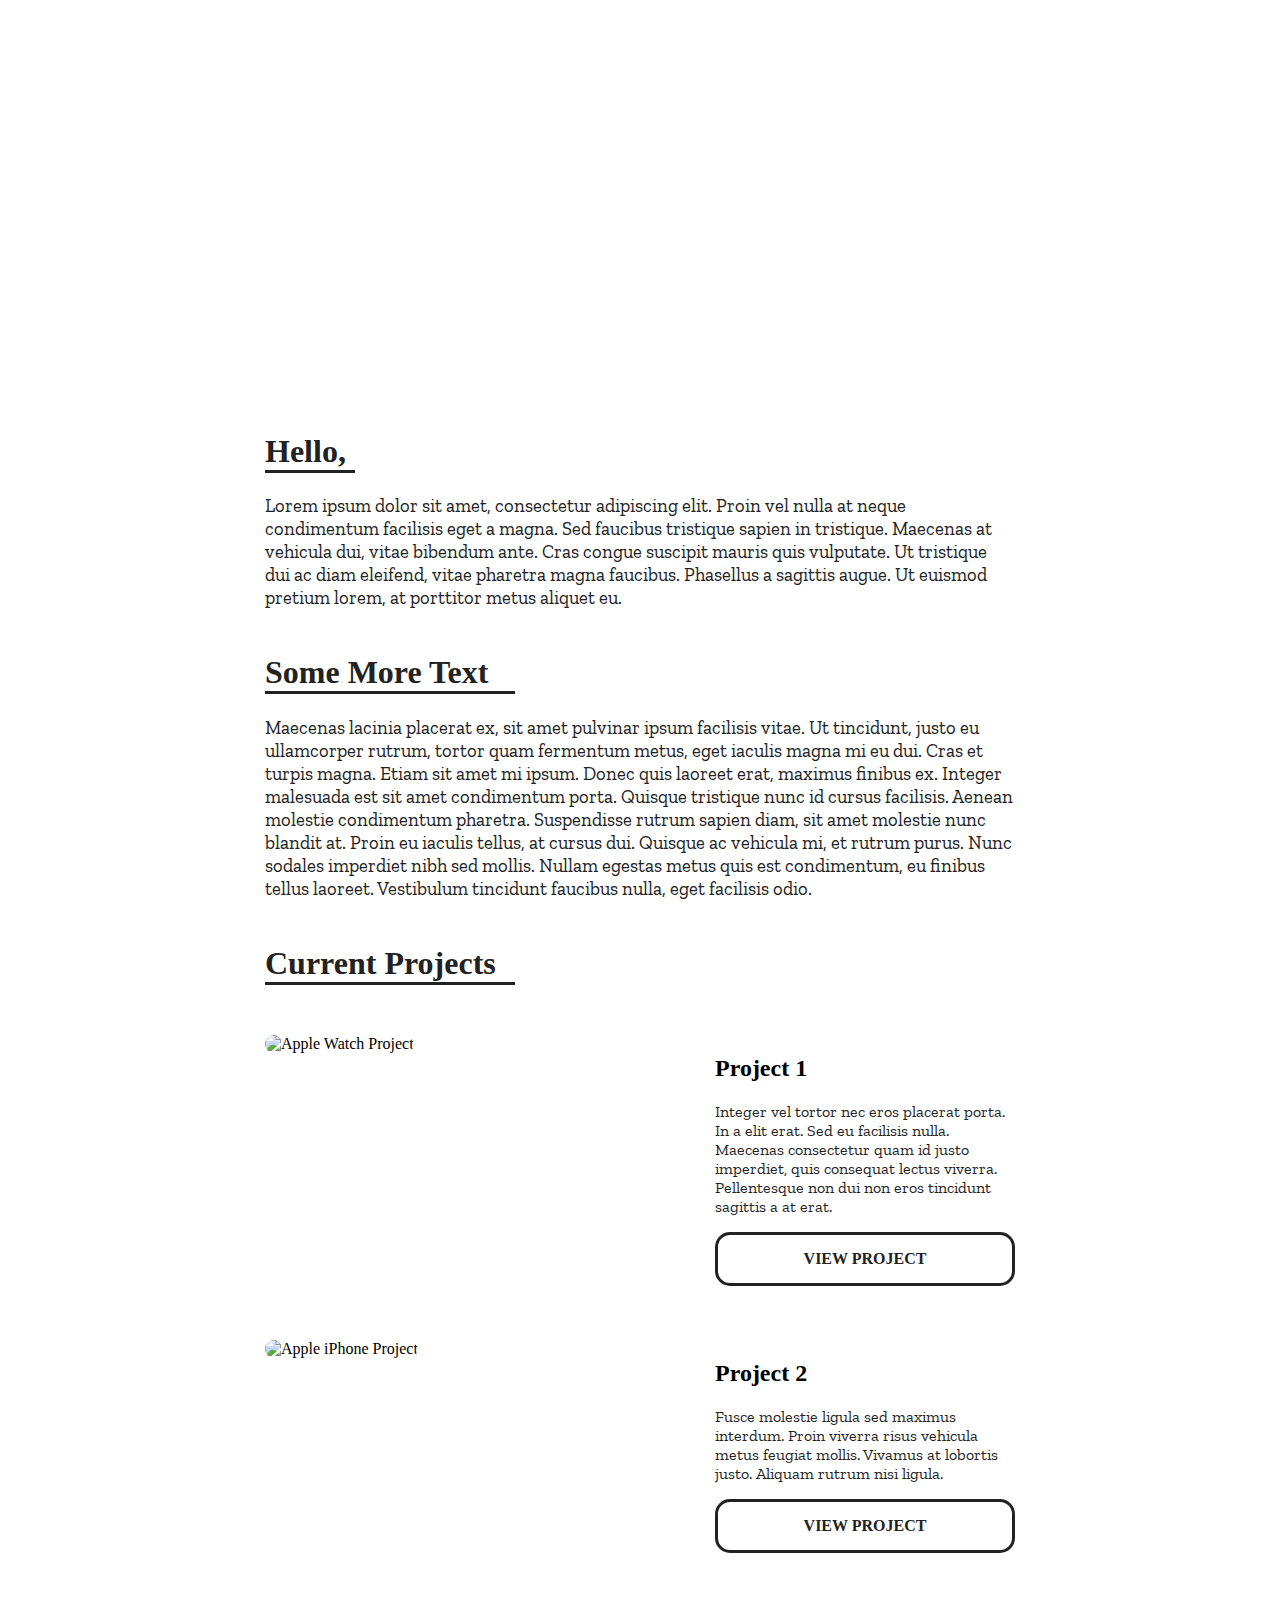
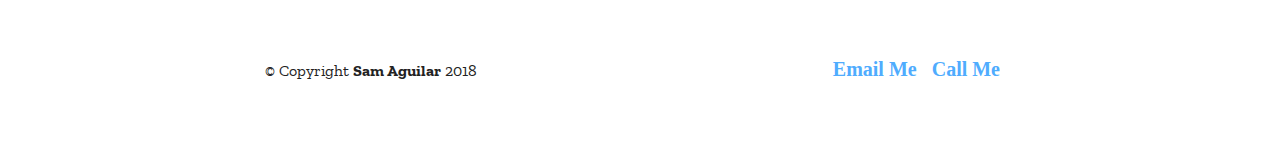
==== index.html @ 59e1d412 "this is the new site" ====
<!DOCTYPE HTML>
<html>

<head>
    <link rel=stylesheet type="text/css" href="main.css">
    <meta charset="utf-8">
    <title> CS 132 Personal Website</title>
</head>

<body>

    <div id="container">
        <div id="menu">
            <h1 id="logo"><a href="index.html"> Sam Aguilar </a></h1>
            <ul id="menu_items">
                <li><a href="about.html">About</a></li>
                <li><a href="portfolio.html">Portfolio</a></li>
                <li><a href="hobbies.html">Hobbies</a></li>
                <li><a href="contact.html">Contact</a></li>
            </ul>
        </div>
    </div>


    <div id="info">

        <h1 class="headers" id="first" style="width: 90px;">Hello,</h1>
        <p class="body_text"> Lorem ipsum dolor sit amet, consectetur adipiscing elit. Proin vel nulla at neque condimentum facilisis eget a magna. Sed faucibus tristique sapien in tristique. Maecenas at vehicula dui, vitae bibendum ante. Cras congue suscipit mauris quis vulputate. Ut tristique dui ac diam eleifend, vitae pharetra magna faucibus. Phasellus a sagittis augue. Ut euismod pretium lorem, at porttitor metus aliquet eu. </p>

        <h1 class="headers" id="second"> Some More Text</h1>
        <p class="body_text"> Maecenas lacinia placerat ex, sit amet pulvinar ipsum facilisis vitae. Ut tincidunt, justo eu ullamcorper rutrum, tortor quam fermentum metus, eget iaculis magna mi eu dui. Cras et turpis magna. Etiam sit amet mi ipsum. Donec quis laoreet erat, maximus finibus ex. Integer malesuada est sit amet condimentum porta. Quisque tristique nunc id cursus facilisis. Aenean molestie condimentum pharetra. Suspendisse rutrum sapien diam, sit amet molestie nunc blandit at. Proin eu iaculis tellus, at cursus dui. Quisque ac vehicula mi, et rutrum purus. Nunc sodales imperdiet nibh sed mollis. Nullam egestas metus quis est condimentum, eu finibus tellus laoreet. Vestibulum tincidunt faucibus nulla, eget facilisis odio. </p>

    </div>

    <div id="content">
        <h1 class="headers" id="third"> Current Projects</h1>


        <div class="project">

            <div class="project_image">
                <img alt="Apple Watch Project" src="https://source.unsplash.com/vCF5sB7QecM/420x255" style="border-radius: 15px;">
            </div>
            <div class="description">
                <div class="description_text">
                    <h2 class="description_header"> Project 1</h2>
                    <p class="description_body">Integer vel tortor nec eros placerat porta. In a elit erat. Sed eu facilisis nulla. Maecenas consectetur quam id justo imperdiet, quis consequat lectus viverra. Pellentesque non dui non eros tincidunt sagittis a at erat.</p>
                    <a class="view_project_button" href="portfolio.html"> <strong>View Project</strong></a>

                </div>

            </div>
        </div>

        <div class="project">

            <div class="project_image">
                <img alt="Apple iPhone Project" src="https://source.unsplash.com/9e9PD9blAto/420x255" style="border-radius: 15px;">
            </div>
            <div class="description">
                <div class="description_text">
                    <h2 class="description_header"> Project 2</h2>
                    <p class="description_body">Fusce molestie ligula sed maximus interdum. Proin viverra risus vehicula metus feugiat mollis. Vivamus at lobortis justo. Aliquam rutrum nisi ligula.</p>
                    <a class="view_project_button" href="portfolio.html"> <strong>View Project</strong></a>

                </div>

            </div>
        </div>



    </div>

    <div id="footer">
        <h1><a href="tel:#">Call Me</a></h1>
        <h1> <a href="mailto:#">Email Me</a></h1>
        <p>&copy; Copyright <strong>Sam Aguilar</strong> 2018</p>


    </div>

</body>

</html>
---- main.css ----
@import url('https://rsms.me/inter/inter-ui.css');

@import url('https://fonts.googleapis.com/css?family=Zilla+Slab');


#menu,
#info,
#content,
#tiles,
#footer {
    max-width: 750px;
}

h1,
h2,
a {
    font-family: 'Inter UI';

}

p {
    font-family: 'Zilla Slab';
    color: #222;
}

/*this is the menu section*/

#container {
    background-image: url(https://source.unsplash.com/TMxUnMAAwFA/1500x500);
    background-position: 80% 0%;
    height: 380px;
}


#menu {
    margin: 0 auto;

}

#logo {
    float: left;
    margin-top: 30px;
    font-size: 30px;
}

#logo a {
    color: white;
    text-decoration: none;
}

#menu_items {
    float: right;
}

#menu_items li {
    display: inline-block;
    margin-top: 25px;
    margin-right: 25px;
}

#menu_items li a {
    font-size: 15px;
    color: white;
    text-decoration: none;
}

#menu_items li a:hover {
    border-bottom: 3px solid white;
}


/*this is the info section*/

#info {
    margin: 0 auto;
}


#first {
    width: 150px;
}

#second {
    width: 250px;
}


h1.headers {
    margin-top: 6%;
    color: #222;
    border-bottom: 3px solid #222;
}

p.body_text {
    font-size: 14pt;
    color: #222;
}

/* this is where the content section starts*/

#content {
    margin: 0 auto;
}


#third {
    width: 250px;
}

.project {
    margin-top: 50px;
    height: 255px;

}


.project_image {
    float: left;
    width: 50%;

}

.description {}

.description_text {

    float: right;
    text-align: left;
    width: 40%;
    height: 100%;
}

.description_header {}

.description_body {
    color: #222;
    font-size: 12pt;
}

.view_project_button {
    border: 3px solid #222;
    display: block;
    padding: 5% 5%;
    text-align: center;
    text-transform: uppercase;
    text-decoration: none;
    color: #222;
    border-radius: 15px;
    
}

/* this is where the footer section starts*/

#footer {
    margin: 50px auto 0;
    height: 100px;

}

#footer h1 {
    font-size: 15pt;
    margin-right: 15px;
    float: right;
    display: inline-block;
}

#footer h1 a{
    text-decoration: none;
    color: #4facfe;
}

#footer p {
    font-size: 12pt;
    float: left;
}


/* this is where the portfolio section starts*/

#tiles {
    margin: 0 auto;
    margin-top: 50px;
}


div.portfolio_tiles li {
    display: inline-block;
    float: left;
    width: 220px;
    padding: 100px 0px 100px 0px;
    margin-right: 10px;
    margin-bottom: 50px;
    background-color: rgba(0,0,0,.5);
    text-align: center;
    border-radius: 15px;
    
}


div.portfolio_tiles li a{
    font-family: 'Zilla Slab';
    color: white;
    text-decoration: none;
    border-bottom: 3px solid white;
    
}
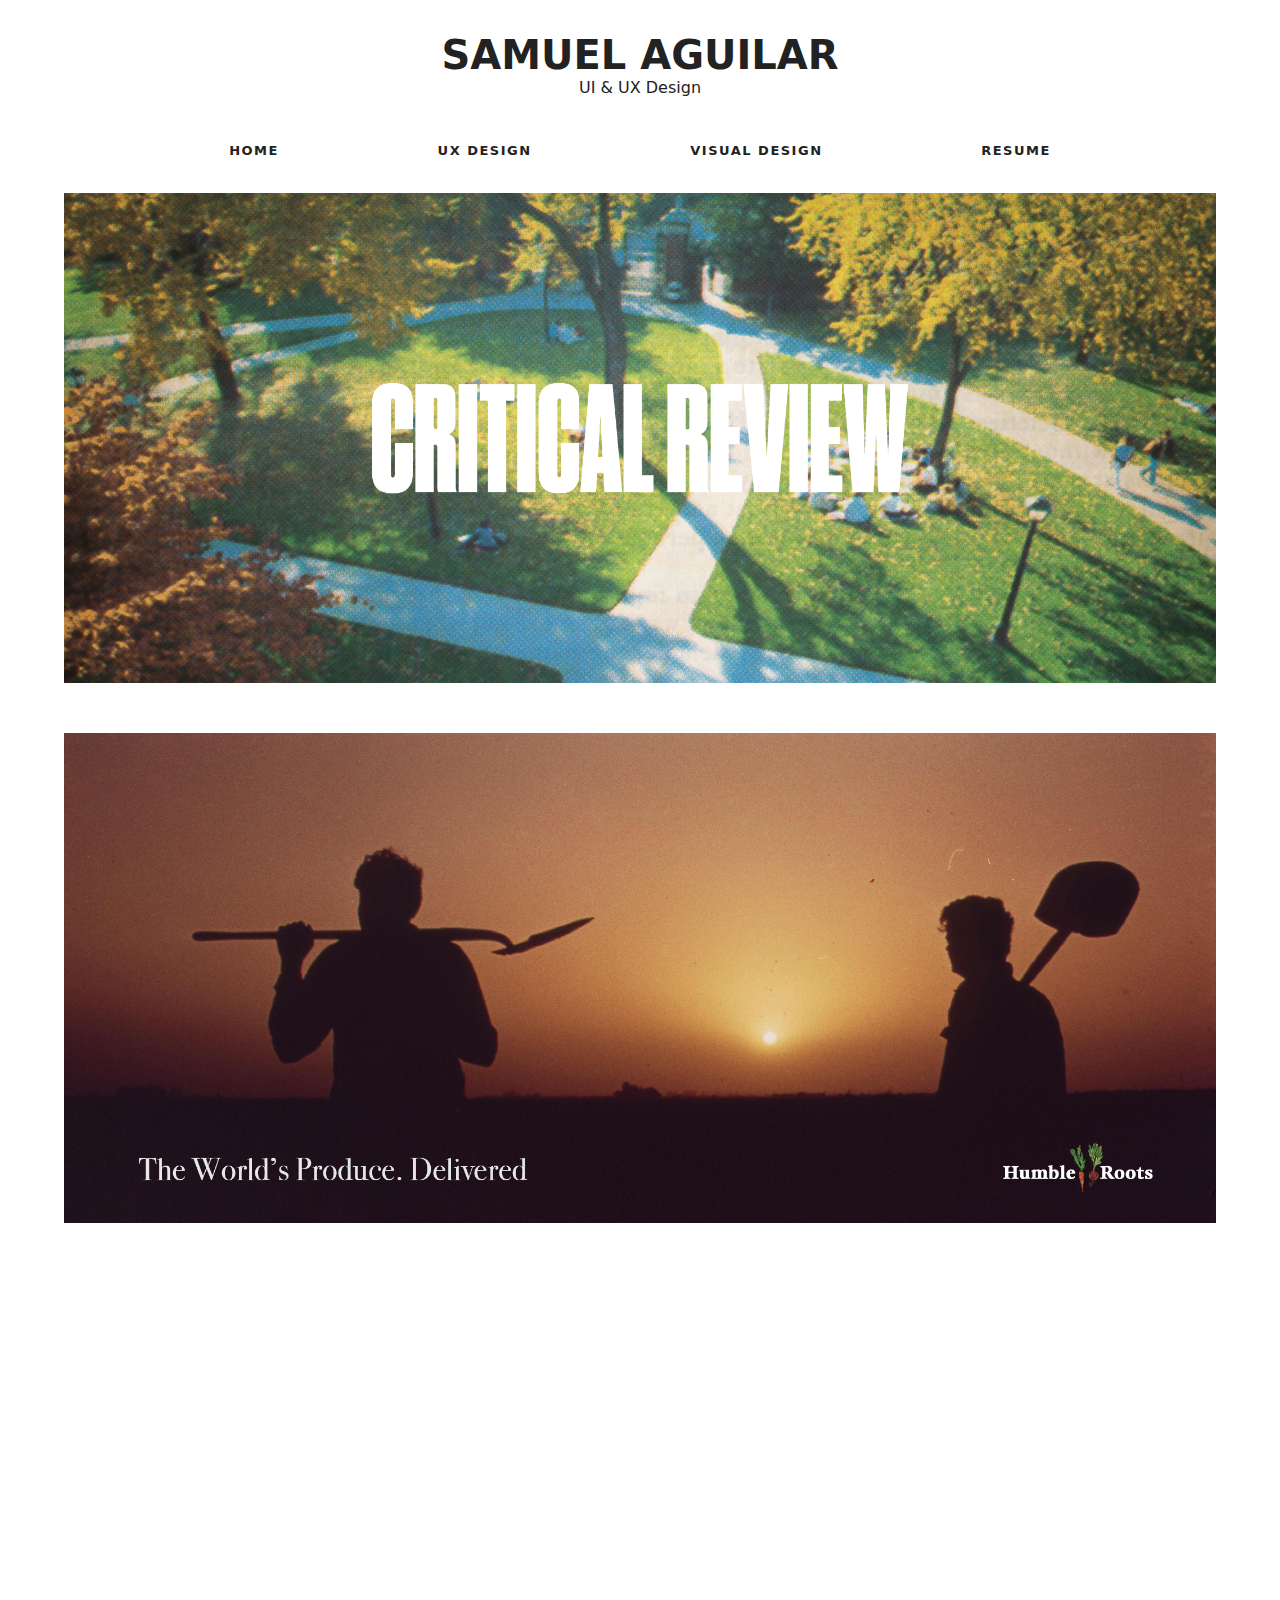
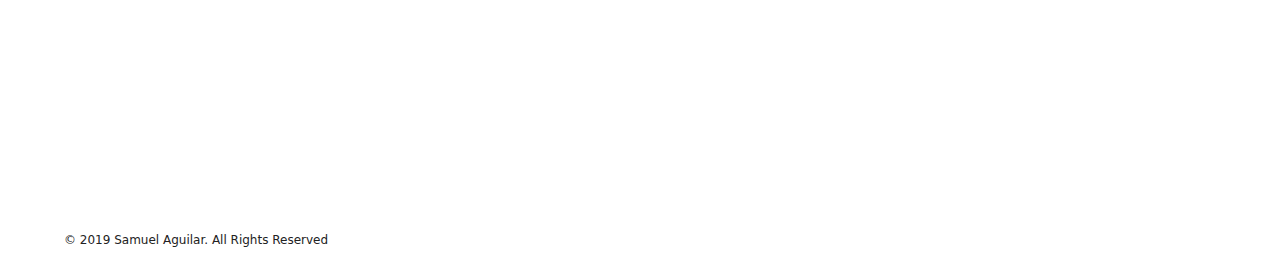
==== commit 097e838b: "First Push" ====
--- a/index.html
+++ b/index.html
@@ -2,84 +2,92 @@
 <html>
 
 <head>
-    <link rel=stylesheet type="text/css" href="main.css">
     <meta charset="utf-8">
-    <title> CS 132 Personal Website</title>
+    <link type="text/css" rel="stylesheet" href="main.css">
+    <link href="https://unpkg.com/aos@2.3.1/dist/aos.css" rel="stylesheet">
+    <script src="https://unpkg.com/aos@2.3.1/dist/aos.js"></script>
+    <title>Samuel Aguilar</title>
 </head>
 
 <body>
 
-    <div id="container">
-        <div id="menu">
-            <h1 id="logo"><a href="index.html"> Sam Aguilar </a></h1>
-            <ul id="menu_items">
-                <li><a href="about.html">About</a></li>
-                <li><a href="portfolio.html">Portfolio</a></li>
-                <li><a href="hobbies.html">Hobbies</a></li>
-                <li><a href="contact.html">Contact</a></li>
-            </ul>
-        </div>
+    <div class="logo">
+        <h1>Samuel Aguilar</h1>
+        <p>UI &amp; UX Design </p>
     </div>
 
+    <div id="navigation">
+        <ul>
+            <li>
+                <a href="index.html">HOME</a>
+            </li>
+            <li>
+                <a href="./views/ux.html">UX DESIGN</a>
+            </li>
+            <li>
+                <a href="./views/visual_design.html">VISUAL DESIGN</a>
+            </li>
+            <li>
+                <a href="./views/resume.html">RESUME</a>
+            </li>
 
-    <div id="info">
-
-        <h1 class="headers" id="first" style="width: 90px;">Hello,</h1>
-        <p class="body_text"> Lorem ipsum dolor sit amet, consectetur adipiscing elit. Proin vel nulla at neque condimentum facilisis eget a magna. Sed faucibus tristique sapien in tristique. Maecenas at vehicula dui, vitae bibendum ante. Cras congue suscipit mauris quis vulputate. Ut tristique dui ac diam eleifend, vitae pharetra magna faucibus. Phasellus a sagittis augue. Ut euismod pretium lorem, at porttitor metus aliquet eu. </p>
-
-        <h1 class="headers" id="second"> Some More Text</h1>
-        <p class="body_text"> Maecenas lacinia placerat ex, sit amet pulvinar ipsum facilisis vitae. Ut tincidunt, justo eu ullamcorper rutrum, tortor quam fermentum metus, eget iaculis magna mi eu dui. Cras et turpis magna. Etiam sit amet mi ipsum. Donec quis laoreet erat, maximus finibus ex. Integer malesuada est sit amet condimentum porta. Quisque tristique nunc id cursus facilisis. Aenean molestie condimentum pharetra. Suspendisse rutrum sapien diam, sit amet molestie nunc blandit at. Proin eu iaculis tellus, at cursus dui. Quisque ac vehicula mi, et rutrum purus. Nunc sodales imperdiet nibh sed mollis. Nullam egestas metus quis est condimentum, eu finibus tellus laoreet. Vestibulum tincidunt faucibus nulla, eget facilisis odio. </p>
-
+        </ul>
     </div>
 
-    <div id="content">
-        <h1 class="headers" id="third"> Current Projects</h1>
+    <div id="main">
 
 
-        <div class="project">
-
-            <div class="project_image">
-                <img alt="Apple Watch Project" src="https://source.unsplash.com/vCF5sB7QecM/420x255" style="border-radius: 15px;">
-            </div>
-            <div class="description">
-                <div class="description_text">
-                    <h2 class="description_header"> Project 1</h2>
-                    <p class="description_body">Integer vel tortor nec eros placerat porta. In a elit erat. Sed eu facilisis nulla. Maecenas consectetur quam id justo imperdiet, quis consequat lectus viverra. Pellentesque non dui non eros tincidunt sagittis a at erat.</p>
-                    <a class="view_project_button" href="portfolio.html"> <strong>View Project</strong></a>
-
-                </div>
-
-            </div>
+        <div class="banner" data-aos="fade-up">
+            <!--    <p>SAMPLE TEXT</p> -->
+            <a href="#">
+                <img src="./img/critical_review_banner.png"></a>
         </div>
 
-        <div class="project">
-
-            <div class="project_image">
-                <img alt="Apple iPhone Project" src="https://source.unsplash.com/9e9PD9blAto/420x255" style="border-radius: 15px;">
-            </div>
-            <div class="description">
-                <div class="description_text">
-                    <h2 class="description_header"> Project 2</h2>
-                    <p class="description_body">Fusce molestie ligula sed maximus interdum. Proin viverra risus vehicula metus feugiat mollis. Vivamus at lobortis justo. Aliquam rutrum nisi ligula.</p>
-                    <a class="view_project_button" href="portfolio.html"> <strong>View Project</strong></a>
-
-                </div>
-
-            </div>
+        <div class="banner" data-aos="fade-up">
+            <!--    <p>SAMPLE TEXT</p> -->
+            <a href="#">
+                <img src="./img/hr_banner.jpg">
+                    </a>
         </div>
 
+        <div class="banner" data-aos="fade-up">
+            <!--    <p>SAMPLE TEXT</p> -->
+            <a href="#">
+                <img src="./img/ubica_banner.jpg">
+                     </a>
+        </div>
 
 
     </div>
 
     <div id="footer">
-        <h1><a href="tel:#">Call Me</a></h1>
-        <h1> <a href="mailto:#">Email Me</a></h1>
-        <p>&copy; Copyright <strong>Sam Aguilar</strong> 2018</p>
-
+        <p>&copy; 2019 Samuel Aguilar. All Rights Reserved</p>
 
     </div>
 
 </body>
 
+<script>
+    AOS.init();
+
+</script>
+
+<script>
+    window.onscroll = function() {
+        myFunction()
+    };
+
+    var navbar = document.getElementById("navigation");
+    var sticky = navbar.offsetTop;
+
+    function myFunction() {
+        if (window.pageYOffset >= sticky) {
+            navbar.classList.add("sticky")
+        } else {
+            navbar.classList.remove("sticky");
+        }
+    }
+
+</script>
+
 </html>
--- a/main.css
+++ b/main.css
@@ -1,206 +1,375 @@
-@import url('https://rsms.me/inter/inter-ui.css');
-
-@import url('https://fonts.googleapis.com/css?family=Zilla+Slab');
-
-
-#menu,
-#info,
-#content,
-#tiles,
+* {
+    margin: 0;
+    padding: 0;
+}
+
+::-webkit-scrollbar { 
+    display: none; 
+}
+
+body {
+    color: #222222;
+    font-family: system-ui;
+}
+
+/* NAVIGATION *//* NAVIGATION */
+/* NAVIGATION *//* NAVIGATION */
+/* NAVIGATION *//* NAVIGATION */
+
+#navigation {
+    width: 100%;
+	height: 80px;
+    background-color: white;
+    z-index: 1;
+    
+}
+
+#navigation ul {
+    max-width: 100%;
+    margin: 0 auto;
+    text-align: center;
+	
+}
+
+#navigation li {
+    font-size: 13px;
+    font-weight: 700;
+    display: inline-block;
+    padding: 30px 6% 30px 6%;
+}
+
+#navigation li a {
+    text-decoration: none;
+    letter-spacing: 1.5px;
+    color: #222222;
+    
+}
+
+#navigation li a:hover {
+    color: #26A9FF;
+	
+}
+
+.sticky {
+  position: fixed;
+  top: 0;
+    
+}
+
+/* logo *//* logo *//* logo */
+/* logo *//* logo *//* logo */
+/* logo *//* logo *//* logo */
+
+
+.logo {
+    max-width: 90%;
+    margin: 0 auto;
+    margin-bottom: 16px;
+    margin-top: 2.5%;
+    text-align: center;
+}
+
+.logo h1 {
+    font-size: 30pt;
+    font-weight: 900;
+    text-transform: uppercase;
+}
+
+.logo p{
+    font-size: 12pt;
+    font-weight: 300;    
+}
+
+/* MAIN *//* MAIN *//* MAIN */
+/* MAIN *//* MAIN *//* MAIN */
+/* MAIN *//* MAIN *//* MAIN */
+
+#main {
+    width: 90%;
+    display: flex;
+    flex-direction: column;
+    margin-left: 5%;
+    animation: fadein 2s;
+}
+
+.sticky + #main {
+  padding-top: 80px;
+}
+
+/* BANNER *//* BANNER *//* BANNER */
+/* BANNER *//* BANNER *//* BANNER */
+/* BANNER *//* BANNER *//* BANNER */
+
+
+.banner {
+	height: 100%;
+    margin-bottom: 50px;
+    transition: 0.3s ease all !important;
+    clip: 10px;
+    background-color: orange;
+    align-items: center;
+    justify-content: center;
+}
+
+div.banner:hover{
+    box-shadow: 0px 15px 15px 0px grey;
+    cursor: pointer;
+}
+
+.banner img {
+    width: 100%;
+    display: flex;
+}
+
+
+
+/* UX PAGE*//* UX PAGE*//* UX PAGE*/
+/* UX PAGE*//* UX PAGE*//* UX PAGE*/
+/* UX PAGE*//* UX PAGE*//* UX PAGE*/
+
+#main_ux {
+    width: 90%;
+    display: flex;
+    flex-direction: row;
+    margin-left: 5%;
+    flex-wrap: wrap;
+    animation: fadein 2s;
+    margin-top: 50px;
+    
+}
+
+.sticky + #main_ux{
+    padding-top: 80px;
+}
+
+.project {
+    width: 45%;
+	height: 100%;
+    padding: 0% 2.5% 0% 2.5%;
+    margin-bottom: 72px;
+    
+}
+
+
+.project_info_wrapper {
+	margin-top: 0px;
+}
+
+.project img {
+    height: 100%;
+    width: 100%;
+}
+
+.project h2 {
+	font-size: 32px;
+    font-weight: 800;
+    padding-top: 5px;
+}
+
+.project h3 {
+    font-size: 20px;
+    font-weight: 300;
+    padding-bottom: 5px;
+}
+
+.project h3 strong {
+    font-weight: 700;
+}
+
+.project p{
+    font-weight: 300;
+	font-size: 18px;
+}
+
+
+
+/* VISUAL DESIGN *//* VISUAL DESIGN */
+/* VISUAL DESIGN *//* VISUAL DESIGN */
+/* VISUAL DESIGN *//* VISUAL DESIGN */
+
+
+  .carousel-inner img {
+      width: 100%;
+      height: 100%;
+  }
+
+
+
+
+/* RESUME *//* RESUME *//* RESUME */
+/* RESUME *//* RESUME *//* RESUME */
+/* RESUME *//* RESUME *//* RESUME */
+
+#bio {
+    width: 100%;
+    height: auto;
+    display: flex;
+    flex-direction: row;
+    margin-bottom: 5%;
+    animation: fadein 2s;
+    
+}
+
+#polaroid_container {
+	width: 50%;
+}
+
+#polaroid {
+	height: 408px;
+    width: 336px;
+    margin-left: 20%;
+    margin-top: 5%;
+    order: 1;
+    box-shadow: 0px 25px 25px 0px grey;
+    border: 2px solid #F5F5F5;
+    transform: rotate(-3deg);
+}
+
+#polaroid p{
+    font-family: 'Typewriter';
+    font-weight: 100;
+    font-size: 25px;
+    margin-top: -75px;
+    margin-left: 24px;
+    transform: rotate(-1deg);
+    color: #222222;
+    
+}
+
+
+#profile_image {
+	width: 288px;
+    height: 297.6px;
+    background: white;
+    padding: 25px 24px 85.4px 24px;
+    
+}
+
+#text {
+    order: 2;
+    width: 50%;
+    margin-top: 5%;
+    margin-left: 7%;
+    margin-right: 7%;
+}
+
+#text h1 {
+    font-size: 41px;
+    font-weight: 900;
+}
+
+#text p{
+    margin-top: 19p x;
+    font-size: 19px;
+    font-weight: 300;
+}
+
+
+#resume {
+    width: 90%;
+    display: flex;
+    flex-direction: column;
+    margin-top: 5%;
+    margin-left: 5%;
+    animation: fadein 2s;
+
+}
+
+hr {
+    background-color: #C8C8C8;
+    display: block;
+}
+
+.resume_section {
+    width: 100%;
+    order: 1;
+    display: flex;
+    flex-direction: row;
+	
+}
+
+.resume_section_header {
+    width: 50%;
+    order: 1;
+	
+}
+
+.resume_section_header h1{
+    font-size: 41px;
+    font-weight: 300;
+    padding-top: 10%;
+	
+}
+
+.resume_section_body {
+	width: 50%;
+    order: 2;
+    margin-top: 5%;
+    margin-bottom: 5%;
+}
+
+.resume_section_body h2{
+    font-size: 41px;
+    font-weight: 900;
+	
+}
+
+.resume_section_body h3{
+    font-size: 25px;
+    font-weight: 500;
+    color: #26A9FF;
+	
+}
+
+.resume_section_body p{
+    font-size: 16px;
+    font-weight: 300;
+	
+}
+
+.resume_section_body table{
+    width: 100%;
+    height: auto;
+}
+
+.resume_section_body td{
+	width: 50%;
+    padding-top: 5px;
+    padding-bottom: 5px;
+}
+
+.resume_section_body h4{
+    font-size: 25px;
+    font-weight: 200;
+	
+}
+
+
+/* FOOTER *//* FOOTER *//* FOOTER */
+/* FOOTER *//* FOOTER *//* FOOTER */
+/* FOOTER *//* FOOTER *//* FOOTER */
+
+
 #footer {
-    max-width: 750px;
-}
-
-h1,
-h2,
-a {
-    font-family: 'Inter UI';
-
-}
-
-p {
-    font-family: 'Zilla Slab';
-    color: #222;
-}
-
-/*this is the menu section*/
-
-#container {
-    background-image: url(https://source.unsplash.com/TMxUnMAAwFA/1500x500);
-    background-position: 80% 0%;
-    height: 380px;
-}
-
-
-#menu {
-    margin: 0 auto;
-
-}
-
-#logo {
-    float: left;
-    margin-top: 30px;
-    font-size: 30px;
-}
-
-#logo a {
-    color: white;
-    text-decoration: none;
-}
-
-#menu_items {
-    float: right;
-}
-
-#menu_items li {
-    display: inline-block;
-    margin-top: 25px;
-    margin-right: 25px;
-}
-
-#menu_items li a {
-    font-size: 15px;
-    color: white;
-    text-decoration: none;
-}
-
-#menu_items li a:hover {
-    border-bottom: 3px solid white;
-}
-
-
-/*this is the info section*/
-
-#info {
-    margin: 0 auto;
-}
-
-
-#first {
-    width: 150px;
-}
-
-#second {
-    width: 250px;
-}
-
-
-h1.headers {
-    margin-top: 6%;
-    color: #222;
-    border-bottom: 3px solid #222;
-}
-
-p.body_text {
-    font-size: 14pt;
-    color: #222;
-}
-
-/* this is where the content section starts*/
-
-#content {
-    margin: 0 auto;
-}
-
-
-#third {
-    width: 250px;
-}
-
-.project {
-    margin-top: 50px;
-    height: 255px;
-
-}
-
-
-.project_image {
-    float: left;
-    width: 50%;
-
-}
-
-.description {}
-
-.description_text {
-
-    float: right;
-    text-align: left;
-    width: 40%;
-    height: 100%;
-}
-
-.description_header {}
-
-.description_body {
-    color: #222;
-    font-size: 12pt;
-}
-
-.view_project_button {
-    border: 3px solid #222;
-    display: block;
-    padding: 5% 5%;
-    text-align: center;
-    text-transform: uppercase;
-    text-decoration: none;
-    color: #222;
-    border-radius: 15px;
-    
-}
-
-/* this is where the footer section starts*/
-
-#footer {
-    margin: 50px auto 0;
-    height: 100px;
-
-}
-
-#footer h1 {
-    font-size: 15pt;
-    margin-right: 15px;
-    float: right;
-    display: inline-block;
-}
-
-#footer h1 a{
-    text-decoration: none;
-    color: #4facfe;
-}
-
-#footer p {
-    font-size: 12pt;
-    float: left;
-}
-
-
-/* this is where the portfolio section starts*/
-
-#tiles {
-    margin: 0 auto;
-    margin-top: 50px;
-}
-
-
-div.portfolio_tiles li {
-    display: inline-block;
-    float: left;
-    width: 220px;
-    padding: 100px 0px 100px 0px;
-    margin-right: 10px;
-    margin-bottom: 50px;
-    background-color: rgba(0,0,0,.5);
-    text-align: center;
-    border-radius: 15px;
-    
-}
-
-
-div.portfolio_tiles li a{
-    font-family: 'Zilla Slab';
-    color: white;
-    text-decoration: none;
-    border-bottom: 3px solid white;
-    
-}
+    height: 40px;
+    color: #222222;
+    width: 100%;
+    margin-top: 20px;
+    animation: fadein 2s;
+    
+}
+
+#footer p{
+    font-size: 9pt;
+    font-weight: 500;
+    margin-left: 5%;
+}
+
+
+/* ANIMATION */
+
+@keyframes fadein {
+    from { opacity: 0; }
+    to { opacity: 1; }
+}
+
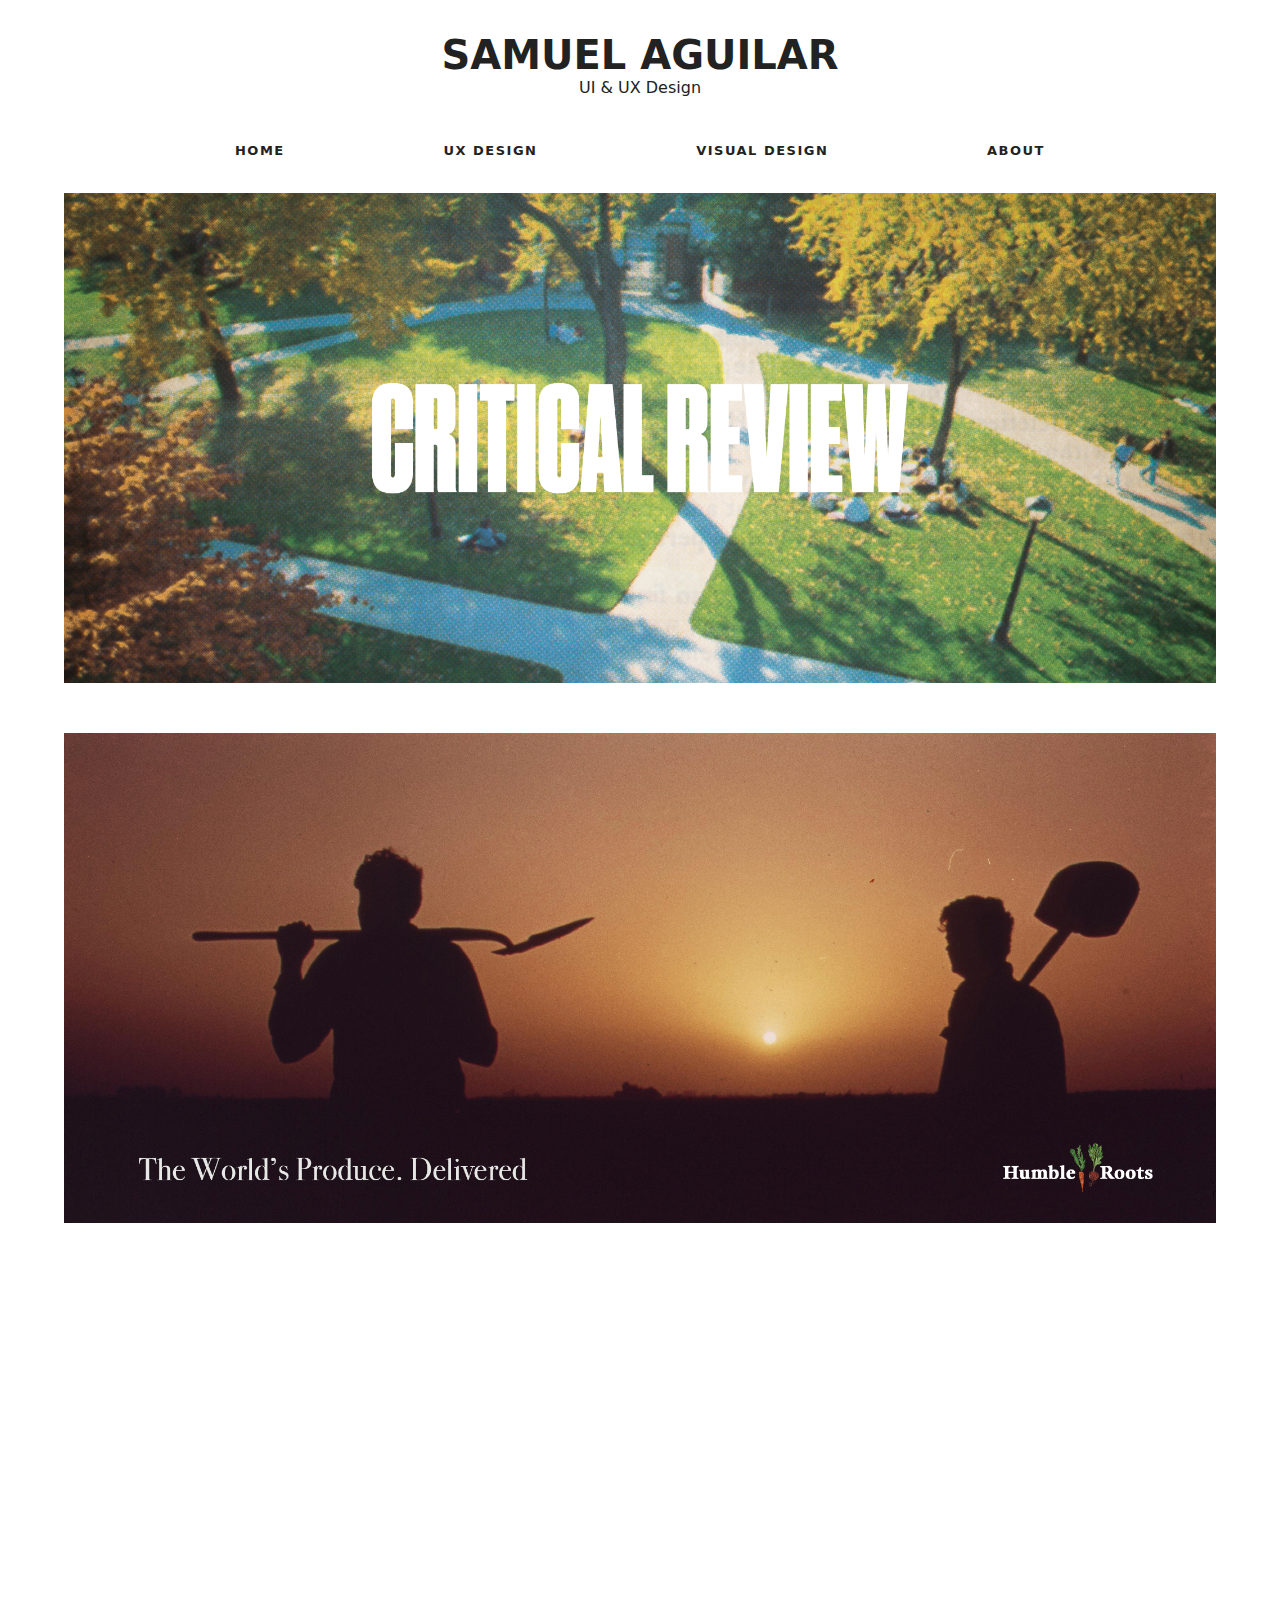
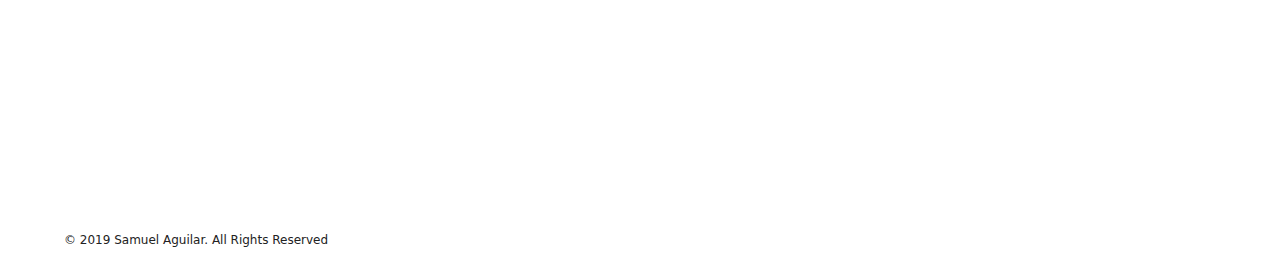
==== commit 7b8760ec: "Major Updates" ====
--- a/index.html
+++ b/index.html
@@ -28,14 +28,13 @@
                 <a href="./views/visual_design.html">VISUAL DESIGN</a>
             </li>
             <li>
-                <a href="./views/resume.html">RESUME</a>
+                <a href="./views/resume.html">ABOUT</a>
             </li>
 
         </ul>
     </div>
 
     <div id="main">
-
 
         <div class="banner" data-aos="fade-up">
             <!--    <p>SAMPLE TEXT</p> -->
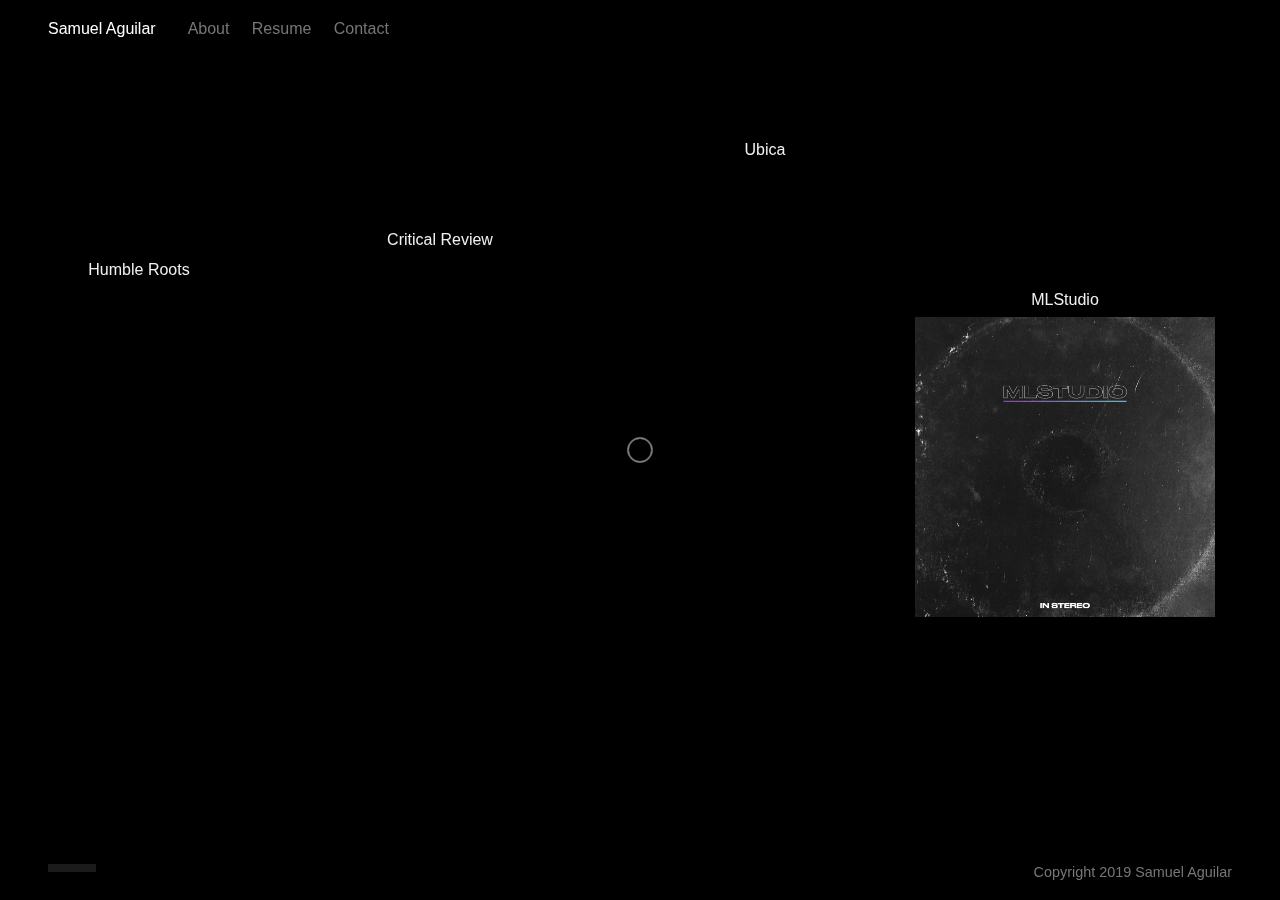
==== commit 659a857b: "Latest Change" ====
--- a/index.html
+++ b/index.html
@@ -1,92 +1,315 @@
-<!DOCTYPE HTML>
-<html>
+<!DOCTYPE html>
+<html lang="en" class="no-js">
 
 <head>
-    <meta charset="utf-8">
-    <link type="text/css" rel="stylesheet" href="main.css">
-    <link href="https://unpkg.com/aos@2.3.1/dist/aos.css" rel="stylesheet">
-    <script src="https://unpkg.com/aos@2.3.1/dist/aos.js"></script>
+    <meta charset="UTF-8" />
+    <meta name="viewport" content="width=device-width, initial-scale=1">
     <title>Samuel Aguilar</title>
+    <meta name="description" content="Samuel Aguilar Portfolio" />
+    <!--<meta name="keywords" content="draggable, images, horizontal, layout, flexbox, grid, css, tweenmax, draggabilly, web design" />-->
+    <meta name="author" content="Samuel Aguilar" />
+    <!--<link rel="stylesheet" href="https://use.typekit.net/ugp0unb.css">-->
+    <link rel="stylesheet" type="text/css" href="css/base.css" />
+    <link rel="stylesheet" type="text/css" href="css/devices.min.css" />
+    <link rel="apple-touch-icon" sizes="180x180" href="./icons/apple-touch-icon.png">
+    <link rel="icon" type="image/png" sizes="32x32" href="./icons/favicon-32x32.png">
+    <link rel="icon" type="image/png" sizes="16x16" href="./icons/favicon-16x16.png">
+    <link rel="manifest" href="./icons/site.webmanifest">
+    <link rel="mask-icon" href="./icons/safari-pinned-tab.svg" color="#5bbad5">
+    <meta name="msapplication-TileColor" content="#da532c">
+    <script>
+        document.documentElement.className = "js";
+        var supportsCssVars = function() {
+            var e, t = document.createElement("style");
+            return t.innerHTML = "root: { --tmp-var: bold; }", document.head.appendChild(t), e = !!(window.CSS && window.CSS.supports && window.CSS.supports("font-weight", "var(--tmp-var)")), t.parentNode.removeChild(t), e
+        };
+        supportsCssVars() || alert("Please view this demo in a modern browser that supports CSS Variables.");
+
+    </script>
 </head>
 
-<body>
-
-    <div class="logo">
-        <h1>Samuel Aguilar</h1>
-        <p>UI &amp; UX Design </p>
+<body class="loading">
+    <main>
+        <div class="frame">
+            <div class="frame__title-wrap">
+                <h1 class="frame__title">Samuel Aguilar</h1>
+                <div class="frame__links">
+                    <a href="./views/about.html">About</a>
+                    <a href="./files/Samuel-Aguilar-Resume.pdf">Resume</a>
+                    <a href="mailto:samuel_aguilar@alumni.brown.edu">Contact</a>
+                </div>
+            </div>
+            <h3 class="frame__subtitle">Copyright 2019 Samuel Aguilar</h3>
+            <div class="frame__indicator"></div>
+        </div>
+        <div class="strip-outer">
+            <div class="strip-inner">
+                <div class="draggable"></div>
+                <div class="strip">
+                    <div class="strip__item">
+                        <div class="img-outer img-outer--size-m">
+                            <div class="img-inner" style="background-image:url('./img/hr_cover.jpg');"></div>
+                        </div>
+                        <span class="strip__item-number"><a class="strip__item-link"><span>Humble Roots</span></a></span>
+                    </div>
+                    <div class="strip__item">
+                        <div class="img-outer img-outer--size-cr">
+                            <div class="img-inner" style="background-image:url('./img/banner_green.png');"></div>
+                        </div>
+                        <span class="strip__item-number"><a class="strip__item-link"><span>Critical Review</span></a></span>
+                    </div>
+                    <div class="strip__item">
+                        <div class="img-outer img-outer-size-iPhone">
+                            <div class="img-inner" style="background-image:url('./img/Calendar.png');"></div>
+                        </div>
+                        <span class="strip__item-number"><a class="strip__item-link"><span>Ubica</span></a></span>
+                    </div>
+                    <div class="strip__item">
+                        <div class="img-outer img-outer-size-album">
+                            <div class="img-inner" style="background-image:url('./img/mlstudio.jpg');"></div>
+                        </div>
+                        <span class="strip__item-number"><a class="strip__item-link"><span>MLStudio</span></a></span>
+                    </div>
+                    <div class="strip__item">
+                        <div class="img-outer img-outer--size-ipad">
+                            <div class="img-inner" style="background-image:url('./img/apple_etch.png');"></div>
+                        </div>
+                        <span class="strip__item-number"><a class="strip__item-link"><span>iPad KiDS</span></a></span>
+                    </div>
+                    <div class="strip__item">
+                        <div class="img-outer img-outer--size-aqua">
+                            <div class="img-inner" style="background-image:url('./img/old/tank.jpg');"></div>
+                        </div>
+                        <span class="strip__item-number"><a class="strip__item-link"><span>Birch Aquarium Sign</span></a></span>
+                    </div>
+                    <div class="strip__item">
+                        <div class="img-outer img-outer--size-burger">
+                            <div class="img-inner" style="background-image:url('./img/burger_parts.png');"></div>
+                        </div>
+                        <span class="strip__item-number"><a class="strip__item-link"><span>True Cost of a Burger</span></a></span>
+                    </div>
+                    <!--<div class="strip__item">
+                        <div class="img-outer img-outer--size-l">
+                            <div class="img-inner" style="background-image:url('https://source.unsplash.com/_kdTyfnUFAc/1200x1200');"></div>
+                        </div>
+                        <span class="strip__item-number"><a class="strip__item-link"><span>Tidepool</span></a></span>
+                    </div>-->
+                    <div class="strip__item">
+                        <div class="img-outer img-outer--size-xl">
+                            <div class="img-inner" style="background-image:url('https://source.unsplash.com/rdtkE1fHi6c/1200x1200');"></div>
+                        </div>
+                        <span class="strip__item-number"><a class="strip__item-link"><span>Coming Soon</span></a></span>
+                    </div>
+                    <!--
+                    <div class="strip__item">
+                        <div class="img-outer img-outer--size-s">
+                            <div class="img-inner" style="background-image:url('img/19.jpg');"></div>
+                        </div>
+                        <span class="strip__item-number"><a class="strip__item-link"><span>19</span></a><span class="strip__item-plus"></span></span>
+                    </div>-->
+                </div>
+            </div>
+
+            <div class="strip-cover">
+                <!--<h2 class="strip-cover__title">LOL WHAT</h2>
+                <span class="strip-cover__subtitle">2019</span>-->
+            </div>
+        </div>
+
+
+
+
+
+
+        <div class="content">
+            <article class="content__item">
+                <div class="img-outer img-outer--content">
+                    <div class="img-inner img-inner--content" style="background-image: url(https://source.unsplash.com/IgFLqeqZy-8/4000x3200);"></div>
+                </div>
+                <div class="content__item-copy">
+                    <img class="content__item-logo" src="./img/mlstudio.jpg" style="width: 100%; border-radius: 14px; display: none;" />
+                    <h2 class="content__item-title">Humble Roots</h2>
+                    <p class="content__item-text">
+                        The World's Produce. Delivered.
+                        <br />
+                        <br />
+                        For our Entrepreneurial Process course, my team of about 7 students was tasked with developing and ultimately pitching a unique venture. Our interest and familiarity with local farmers in the state of Providence made it easier to develop some sort of solution that would help these local farmers who struggled to both sell their produce, and market themselves. I coined the name Humble Roots, after hearing that most of these local farms were family owned and relatively small. Our working slogan, ’The Worlds Produce. Delivered’ is a nod to our promise of developing a vast distribution network that connects customers to locally sourced produce and the people behind it.</p>
+
+                    <button onclick="window.open('../files/Humble-Roots-Samuel-Aguilar.pdf')" class="content__item-download">Download PDF</button>
+                </div>
+            </article>
+            <article class="content__item">
+                <div class="img-outer img-outer--content">
+                    <!--<div class="img-inner img-inner--content" style="background-image: url(./img/banner_green.png);"></div>-->
+                    <video style="width: 90%; height: auto; margin: 0 auto;" src="./video/CRDemo.mp4" controls />
+                </div>
+                <div class="content__item-copy">
+                    <img class="content__item-logo" src="./img/cr_logo.png" style="width: 100%; border-radius: 14px;" />
+                    <h2 class="content__item-title">Critical Review</h2>
+                    <p class="content__item-text">
+                        User Experience &amp; Front End Development
+                        <br />
+                        <br />
+                        (February - May 2018)
+                        <br /><br />
+                        Worked with 4 other students to redesign the most widely used course review aggregator on campus. Developed mockups, conducted preliminary research on how users interacted with information on previous website, and designed certain pages using HTML, CSS &amp; JS.</p>
+                    <button onclick="window.open('../files/Critical-Review-Samuel-Aguilar.pdf')" class="content__item-download">Download PDF</button>
+                </div>
+            </article>
+            <article class="content__item">
+                <div class="img-outer img-outer--content">
+                    <!--<div class="img-inner img-inner--content" style="background-image: url(./img/Opener.jpg);"></div>-->
+                    <div style="width: 100%; margin: auto 0pt; display: flex; flex-direction: row; justify-content: space-evenly; align-items: center;">
+                        <div class="marvel-device iphone8 black">
+                            <div class="top-bar"></div>
+                            <div class="sleep"></div>
+                            <div class="volume"></div>
+                            <div class="camera"></div>
+                            <div class="sensor"></div>
+                            <div class="speaker"></div>
+                            <div class="screen">
+                                <video loop autoplay muted src="../video/UbicaDemo.mp4" autoplay="true" muted style="width: 100%;" />
+                            </div>
+                            <div class="home"></div>
+                            <div class="bottom-bar"></div>
+                        </div>
+                    </div>
+                </div>
+                <div class="content__item-copy">
+                    <img class="content__item-logo" src="./img/ubica_cover.jpg" style="width: 100%; border-radius: 14px;" />
+                    <h2 class="content__item-title">Ubica</h2>
+                    <p class="content__item-text">Co-founder &amp; Designer
+                        <br />
+                        May 2018 - Present
+                        <br />
+                        <br />
+                        Ubica is a tool that offers on-campus organizations a better way of promoting their events. Users are able to quickly find events near them, while promoters gather crucial insights on event attendance and engagement.
+                    </p>
+                    <button onclick="window.open('../files/Ubica-Samuel-Aguilar.pdf')" class="content__item-download">Download PDF</button>
+                </div>
+            </article>
+            <article class="content__item">
+                <div class="img-outer img-outer--content">
+                    <div style="align-items: center; justify-content: center; margin-right: 70pt;">
+                        <div class="marvel-device macbook">
+                            <div class="top-bar"></div>
+                            <div class="camera"></div>
+                            <div class="screen">
+                                <!-- Content goes here -->
+                                <video loop muted src="./video/MLStudioDemo.mp4" autoplay="true" muted style="height: 100%; width: auto;" />
+                            </div>
+                            <div class="bottom-bar"></div>
+                        </div>
+                    </div>
+                    <!--<div class="img-inner img-inner--content" style="background-image: url('./img/screenshot.png');"></div>-->
+                </div>
+                <div class="content__item-copy">
+                    <img class="content__item-logo" src="./img/mlstudio.jpg" style="width: 100%; border-radius: 14px;" />
+                    <h2 class="content__item-title">MLStudio</h2>
+                    <p class="content__item-text">
+                        A music player. An audio editor. You get the picture. Create unique music visualizations; all inside of MATLAB.
+                        <br />
+                        <br />
+                        As our final project for Introduction to Programming, a couple of friends and I decided we build something that wasn't meant to run on MATLAB. The idea? A music visualizer that would take any song, and play it back with a cool visual moving to the frequency of the song. MLStudio offers over 8 unique visualizations including ColorBoom&trade;, which matches the current "mood" of the song to a particular color.
+                    </p>
+                    <button style="display: none;" class="content__item-download">Download PDF</button>
+                </div>
+            </article>
+            <article class="content__item">
+                <div class="img-outer img-outer--content">
+                    <!--<div class="img-inner img-inner--content" style="background-image: url(img/5.jpg);"></div>-->
+                    <video style="width: 90%; height: auto; margin: 0 auto;" src="./video/iPadKidsAd.mp4" controls />
+                </div>
+                <div class="content__item-copy">
+                    <img class="content__item-logo" src="./img/iPad_KiDs_Home.png" style="width: 100%; border-radius: 14px;" />
+                    <h2 class="content__item-title">iPad KiDS</h2>
+                    <p class="content__item-text">
+                        Unlike any other toy.
+                        <br />
+                        <br />
+                        For our final project in Marketing, our team developed a strategy for launching a new version of the iPad catered specifically for children. I developed simple mockups of the homescreen and music apps, as well as a simple rendering of the device. I also whipped up an advertisement in classic Apple fashion, one that honors those who've made remarkable accomplishments, and helps reminds us that they too were once children.
+
+                    </p>
+                    <button class="content__item-download">Coming Soon</button>
+                </div>
+            </article>
+            <article class="content__item aquarium-content">
+                <div class="img-outer img-outer--content">
+                    <div class="img-inner img-inner--content" style="background-image: url(./img/old/tank.jpg);"></div>
+                </div>
+                <div class="content__item-copy">
+                    <img class="content__item-logo" src="./img/AquariumSign.png" style="width: 100%; border-radius: 14px;" />
+                    <h2 class="content__item-title">Birch Aquarium Sign</h2>
+                    <p class="content__item-text">As part of my Animal Behavior Lab, I spent over 8 weeks studying Leopard Sharks at the Birch Aquarium in La Jolla, California. After researching both animal and guest behavior, I found a great opportunity to reevaluate the effectiveness of signage and deliver an improved version of the signs currently on display at the Leopard Shark exhibit. <!--Given that the majority of guests are school children, I found that a redesigned sign had to be both informative and engaging.--></p>
+                    <button onclick="window.open('../files/Aquarium-Sign-Samuel-Aguilar.pdf')" class="content__item-download">Download PDF</button>
+                </div>
+            </article>
+            <article class="content__item">
+                <div class="img-outer img-outer--content">
+                    <div class="img-inner img-inner--content" style="background-image: url('./img/burger_cover.jpeg'); background-position: top;"></div>
+                </div>
+                <div class="content__item-copy">
+                    <img class="content__item-logo" src="./img/BurgerReceipt.png" style="width: 77%; border-radius: 5px " />
+                    <h2 class="content__item-title">True Cost of a Burger</h2>
+                    <p class="content__item-text">Styled after your typical diner receipt, this brief infographic showcases a rough estimate of the externalized costs associated with the production of a Quarter Pound Cheeseburger. Energy, Land, and Water prices were estimated based on 2017 figures.</p>
+                    <button onclick="window.open('../files/Burger-Infographic-Samuel-Aguilar.pdf')" class="content__item-download">Download PDF</button>
+                </div>
+            </article>
+            <!--<article class="content__item">
+                <div class="img-outer img-outer--content">
+                    <div class="img-inner img-inner--content" style="background-image: url(img/8.jpg);"></div>
+                </div>
+                <div class="content__item-copy">
+                    <img class="content__item-logo" src="./img/mlstudio.jpg" style="width: 100%; border-radius: 14px; display: none;" />
+                    <h2 class="content__item-title">Tidepool</h2>
+                    <p class="content__item-text">A forthcoming Apple Music player.</p>
+                    <button class="content__item-download">Coming Soon</button>
+                </div>
+            </article>-->
+            <article class="content__item">
+                <div class="img-outer img-outer--content">
+                    <div class="img-inner img-inner--content" style="background-image: url('https://source.unsplash.com/rdtkE1fHi6c/4000x3200');"></div>
+                </div>
+                <div class="content__item-copy">
+                    <img class="content__item-logo" src="./img/mlstudio.jpg" style="width: 100%; border-radius: 14px; display: none;" />
+                    <h2 class="content__item-title">Coming Soon</h2>
+                    <p class="content__item-text">Stay tuned for more</p>
+                    <button style="display: none;" class="content__item-download">Coming Soon</button>
+                </div>
+            </article>
+            <!--<article class="content__item">
+                <div class="img-outer img-outer--content">
+                    <div class="img-inner img-inner--content" style="background-image: url(img/10.jpg);"></div>
+                </div>
+                <div class="content__item-copy">
+                    <h2 class="content__item-title">Penumbra</h2>
+                    <p class="content__item-text">Virtually no important undertaking is now carried on without it, whether that enterprise be building a cathedral, endowing a university, marketing a moving picture, floating a large bond issue, or electing a president.</p>
+                </div>
+            </article>-->
+            <button class="content__close" aria-label="Close content"><svg width="12" height="26" viewBox="0 0 12 26">
+                    <path d="M5.293 25H5v-.293l-5-5L.707 19 5 23.293V0h1v23.657L10.657 19l.707.707-5.657 5.657-.025-.025-.025.025L5.293 25z" /></svg>
+
+            </button>
+        </div>
+    </main>
+
+    <div class="cursor">
+        <div class="cursor__inner cursor__inner--circle">
+            <div class="cursor__side cursor__side--left"></div>
+            <div class="cursor__side cursor__side--right"></div>
+        </div>
     </div>
-
-    <div id="navigation">
-        <ul>
-            <li>
-                <a href="index.html">HOME</a>
-            </li>
-            <li>
-                <a href="./views/ux.html">UX DESIGN</a>
-            </li>
-            <li>
-                <a href="./views/visual_design.html">VISUAL DESIGN</a>
-            </li>
-            <li>
-                <a href="./views/resume.html">ABOUT</a>
-            </li>
-
-        </ul>
-    </div>
-
-    <div id="main">
-
-        <div class="banner" data-aos="fade-up">
-            <!--    <p>SAMPLE TEXT</p> -->
-            <a href="#">
-                <img src="./img/critical_review_banner.png"></a>
-        </div>
-
-        <div class="banner" data-aos="fade-up">
-            <!--    <p>SAMPLE TEXT</p> -->
-            <a href="#">
-                <img src="./img/hr_banner.jpg">
-                    </a>
-        </div>
-
-        <div class="banner" data-aos="fade-up">
-            <!--    <p>SAMPLE TEXT</p> -->
-            <a href="#">
-                <img src="./img/ubica_banner.jpg">
-                     </a>
-        </div>
-
-
-    </div>
-
-    <div id="footer">
-        <p>&copy; 2019 Samuel Aguilar. All Rights Reserved</p>
-
-    </div>
-
+    <script src="js/imagesloaded.pkgd.min.js"></script>
+    <script src="js/TweenMax.min.js"></script>
+    <script src="js/draggabilly.pkgd.min.js"></script>
+    <script src="js/demo.js"></script>
+    <script>
+        // Preload all the images in the page
+        imagesLoaded(document.querySelectorAll('.img-inner'), {
+            background: true
+        }, () => document.body.classList.remove('loading'));
+
+    </script>
 </body>
 
-<script>
-    AOS.init();
-
-</script>
-
-<script>
-    window.onscroll = function() {
-        myFunction()
-    };
-
-    var navbar = document.getElementById("navigation");
-    var sticky = navbar.offsetTop;
-
-    function myFunction() {
-        if (window.pageYOffset >= sticky) {
-            navbar.classList.add("sticky")
-        } else {
-            navbar.classList.remove("sticky");
-        }
-    }
-
-</script>
-
 </html>
--- a/css/base.css
+++ b/css/base.css
@@ -0,0 +1,634 @@
+*,
+*::after,
+*::before {
+    box-sizing: border-box;
+}
+
+:root {
+    font-size: 16px;
+}
+
+body {
+    --color-text: #767676;
+    --color-bg: #000;
+    --color-link: #767676;
+    /*--color-link: #fff;*/
+    --color-link-hover: rgb(90,200,250);
+    --color-cover: #c35340;
+    --color-copy: #767676;
+    --color-content-title: #c35340;
+    --color-indicator: #1b1b1b;
+    color: var(--color-text);
+    background-color: var(--color-bg);
+    font-family: -apple-system, BlinkMacSystemFont, "Segoe UI", Roboto, Oxygen-Sans, Ubuntu, Cantarell, "Helvetica Neue", sans-serif;
+    margin: 0;
+    -webkit-font-smoothing: antialiased;
+    -moz-osx-font-smoothing: grayscale;
+}
+
+.cursor {
+    display: none;
+}
+
+/* Page Loader */
+.js .loading::before {
+    content: '';
+    position: fixed;
+    z-index: 100000;
+    top: 0;
+    left: 0;
+    width: 100%;
+    height: 100%;
+    background: var(--color-bg);
+}
+
+.js .loading::after {
+    content: '';
+    position: fixed;
+    z-index: 100000;
+    top: calc(50% - 30px);
+    left: calc(50% - 25px);
+    width: 50px;
+    height: 50px;
+    pointer-events: none;
+    border-radius: 25px;
+    opacity: 0.4;
+    background: var(--color-link-hover);
+    animation: loaderAnim 0.7s linear infinite alternate forwards;
+}
+
+@keyframes loaderAnim {
+    to {
+        opacity: 1;
+        transform: scale3d(0.5, 0.5, 1);
+    }
+}
+
+a {
+    text-decoration: none;
+    color: var(--color-link);
+    outline: none;
+}
+
+a:hover,
+a:focus {
+    color: var(--color-link-hover);
+    outline: none;
+}
+
+main {
+    position: relative;
+    height: 100vh;
+    display: flex;
+    flex-direction: column;
+}
+
+.message {
+    background: var(--color-text);
+    color: var(--color-bg);
+    padding: 1rem;
+    text-align: center;
+}
+
+.frame {
+    padding: 1.5rem;
+    position: absolute;
+    top: 0;
+    left: 0;
+    z-index: 1000;
+    pointer-events: none;
+}
+
+.frame a {
+    pointer-events: auto;
+}
+
+.frame__title {
+    font-size: 1rem;
+    margin: 0 0 0.5rem;
+    font-weight: normal;
+    color: white;
+}
+
+.frame__links {
+    display: flex;
+    margin: 0.5rem 0;
+}
+
+.frame__links a {
+    margin: 0 0.35rem;
+    padding: 0 0.35rem;
+    position: relative;
+    font-weight: 300;
+}
+
+.frame__links a:first-child {
+    margin-left: 0;
+    padding-left: 0;
+}
+
+.frame__links a:not(:last-child)::after {
+    content: '';
+    /*width: 1px;
+    height: 1rem;
+    background: var(--color-link);
+    position: absolute;
+    left: calc(100% + 0.35rem);
+    top: calc(50% - 0.5rem);
+    pointer-events: none;*/
+}
+
+.frame__subtitle {
+    font-weight: normal;
+    font-size: .9rem;
+    margin: 0.5rem 0 1rem;
+}
+
+.frame__indicator {
+    background: var(--color-indicator);
+    width: 3rem;
+    height: 0.5rem;
+    transform-origin: 0 50%;
+}
+
+.strip-outer {
+    width: 98%;
+    height: 100vh;
+    min-height: 750px;
+    margin: 0 auto;
+    position: relative;
+   /* overflow: hidden;*/
+    display: flex;
+    flex-direction: column;
+    justify-content: center;
+    flex: none;
+}
+
+.strip-inner {
+    position: relative;
+    top: 0;
+    height: 100%;
+    width: -moz-fit-content;
+    width: fit-content;
+}
+
+.draggable {
+    height: 500px;
+    top: calc(50% - 250px);
+    width: 100%;
+    position: absolute;
+    cursor: grab;
+}
+
+.draggable:active {
+    cursor: grabbing;
+}
+
+.strip {
+    height: 100%;
+    width: -moz-fit-content;
+    width: fit-content;
+    display: flex;
+    align-items: start;
+    position: relative;
+    pointer-events: none;
+}
+
+.strip__item {
+    height: 100%;
+    position: relative;
+    display: flex;
+    flex-direction: column-reverse;
+    justify-content: center;
+}
+
+.img-outer {
+    --imgheight: 450px;
+    height: var(--imgheight);
+    width: calc(var(--imgheight) * 0.7);
+    overflow: hidden;
+    position: relative;
+    flex: none;
+}
+
+.img-outer--size-s {
+    --imgheight: 300px;
+}
+
+.img-outer--size-m {
+    --imgheight: 360px;
+}
+
+.img-outer--size-l {
+    --imgheight: 390px;
+}
+
+.img-outer--size-xl {
+    --imgheight: 420px;
+}
+
+.img-outer--size-cr {
+    --imgheight: 420px;
+    width: 350px;
+}
+
+.img-outer-size-iPhone {
+    --imgheight: 600px;
+    width: 300px;
+}
+
+.img-outer-size-album {
+    --imgheight: 300px;
+    width: 300px;
+}
+
+.img-outer--size-ipad {
+    --imgheight: 400px;
+    width: 500px;
+}
+
+.img-outer--size-aqua {
+     --imgheight: 300px;
+    width: 786px;
+}
+
+.img-outer--size-burger {
+     --imgheight: 622px;
+    width: 402px;
+}
+
+.img-inner {
+    width: calc(100% + 40px);
+    height: calc(100% + 40px);
+    left: -20px;
+    top: -20px;
+    background-size: cover;
+    background-position: 50% 50%;
+    position: absolute;
+}
+
+.strip__item-number {
+    position: relative;
+    display: flex;
+    flex-direction: column;
+    align-items: center;
+    justify-content: center;
+    padding: 0.5rem;
+    -webkit-tap-highlight-color: rgba(0, 0, 0, 0);
+    -webkit-touch-callout: none;
+    -webkit-user-select: none;
+    -khtml-user-select: none;
+    -moz-user-select: none;
+    -ms-user-select: none;
+    user-select: none;
+}
+
+.strip__item-link {
+    pointer-events: auto;
+    cursor: pointer;
+    display: block;
+    position: relative;
+    padding: 0.25   rem;
+    color: rgb(240,240,240);
+}
+
+.strip__item-link::before {
+    content: '';
+    position: absolute;
+    width: 160%;
+    height: 120%;
+    left: -0%;
+    top: -10%;
+
+}
+
+
+
+.strip__item-link span {
+    display: block;
+    width: 100%;
+    margin-left: 0rem;
+}
+
+.strip__item-plus {
+    display: none;
+    width: 13px;
+    height: 13px;
+    background-image: url("data:image/svg+xml;charset=UTF-8,%3csvg width='13' height='13' xmlns='http://www.w3.org/2000/svg'%3e%3cpath d='M7 6h6v1H7v6H6V7H0V6h6V0h1v6z' fill='%23505050'/%3e%3c/svg%3e");
+    background-size: 100%;
+}
+
+.strip__item-link:hover + .strip__item-plus {
+    display: none;
+}
+
+.strip-cover {
+    width: 100%;
+    height: 100%;
+    position: absolute;
+    top: 0;
+    left: 0;
+    display: flex;
+    flex-direction: column;
+    justify-content: center;
+    align-items: center;
+    color: var(--color-cover);
+    pointer-events: none;
+    opacity: 0;
+}
+
+/*.strip-cover__title {
+    font-family: fleisch-wolf, sans-serif;
+    font-weight: 400;
+    font-size: 20vw;
+    margin: 0;
+    line-height: 1;
+    -webkit-text-stroke: 1px var(--color-cover);
+    text-stroke: 1px var(--color-cover);
+    -webkit-text-fill-color: transparent;
+    text-fill-color: transparent;
+    color: transparent;
+}*/
+
+/*.strip-cover__subtitle {
+    font-size: 1.5rem;
+    margin: 0;
+}*/
+
+.content {
+    top: 0;
+    position: absolute;
+    height: 100vh;
+    width: 100%;
+    z-index: 1000;
+}
+
+.js .content {
+    pointer-events: none;
+}
+
+.content__item {
+    position: absolute;
+    width: 100%;
+    left: 0;
+    top: 0;
+    height: 100vh;
+    display: grid;
+    align-items: center;
+}
+
+.aquarium-content {
+    /*background: url('../img/aqua.jpg') no-repeat fixed top;*/
+    /*background: url('../img/tank.jpg') no-repeat fixed top;
+    background-size: cover;*/
+    /*-webkit-animation-name: fade-in;
+    -webkit-animation-duration: 1s;
+    -webkit-animation-timing-function: ease-in;
+    -webkit-animation-iteration-count: 1;
+    -webkit-animation-delay: 2s;*/
+}
+
+.js .content__item {
+    height: 100%;
+    opacity: 0;
+    pointer-events: none;
+}
+
+.js .content__item--current {
+    pointer-events: auto;
+    opacity: 1;
+    top: 0;
+    display: grid;
+}
+
+.img-outer--content {
+    height: 100%;
+    width: auto;
+    grid-area: content-img;
+    display: flex;
+    flex-direction: row;
+    justify-content: flex-end;
+    align-items: center;
+}
+
+.img-inner--content {
+    background-position: 10% 35%;
+    height: 84vh;
+    margin: 10vh 0 6vh 0;
+    background-color: transparent;
+}
+
+.content__item-title {
+    font-weight: 700;
+    font-size: 1.75rem;
+    color: var(--color-link-hover);
+}
+
+.content__item-copy {
+    grid-area: content-copy;
+    padding: 1.5rem 2rem;
+    color: var(--color-copy);
+}
+
+.content__item-text {
+    margin: 0;
+    color: white;
+}
+
+.content__item-download {
+    height: 3rem;
+    width: 10rem;
+    font-size: 12pt;
+    font-weight: 400;
+    color: white;
+    background-color: transparent;
+    border-width: 1pt;
+    border-color: var(--color-link-hover);
+    border-radius: 5pt;
+    margin-top: 2rem;
+}
+
+.content__item-download:hover {
+    background-color: var(--color-link-hover);
+    border: 0px solid var(--color-link-hover);
+    color: white;
+    cursor: pointer;
+    transition: 0.3s ease all !important;
+}
+
+.content__close {
+    display: block;
+    background: none;
+    border: 0;
+    margin: 0;
+    padding: 0;
+    color: inherit;
+    opacity: 0;
+    pointer-events: none;
+    cursor: pointer;
+    position: absolute;
+    bottom: 1.5rem;
+    left: 3rem;
+}
+
+.content__item--current ~ .content__close {
+    pointer-events: auto;
+}
+
+.content__close svg {
+    fill: currentColor;
+}
+
+.content__close:focus,
+.content__close:hover {
+    outline: none;
+    color: #fff;
+}
+
+/* Will-change */
+.strip,
+.strip__item,
+.cursor__side,
+.content__close,
+.content__item-title,
+.content__item-copy {
+    will-change: transform;
+}
+
+@keyframes fadein {
+  0%   { opacity: 0; }
+  100% { opacity: 1; }
+}
+
+.about { 
+    animation: fadein 2s;
+
+}
+
+
+@media screen and (min-width: 53em) {
+    body {
+        overflow: hidden;
+    }
+
+    .frame {
+        position: fixed;
+        text-align: left;
+        z-index: 10000;
+        display: grid;
+        align-content: space-between;
+        width: 100%;
+        max-width: none;
+        height: 100vh;
+        padding: 1.25rem 3rem;
+        pointer-events: none;
+        grid-template-columns: 80% 20%;
+        grid-template-rows: auto auto auto;
+        grid-template-areas: 'page-title links'
+            '... ...'
+            'indicator sub-title';
+    }
+
+    .frame__title-wrap {
+        grid-area: page-title;
+        display: flex;
+    }
+
+    .frame__title {
+        margin: 0;
+    }
+
+    .frame__subtitle {
+        grid-area: sub-title;
+        justify-self: end;
+        margin: 0;
+    }
+
+    .frame__links {
+        padding: 0;
+        margin: 0 0 0 2rem;
+    }
+
+    .frame__indicator {
+        grid-area: indicator;
+        margin: 0;
+    }
+
+    .content__item {
+        top: 0;
+        grid-template-columns: 61.800% 38.200%;
+        grid-template-rows: 100%;
+        grid-template-areas: 'content-img content-copy';
+    }
+
+    .content__item-copy {
+        max-width: 61.800%;
+        display: flex;
+        flex-direction: column;
+        justify-content: flex-end;
+        text-align: left;
+        height: 84vh;
+        margin: 10vh 0vh 6vh 0vh;
+    }
+
+    .strip-cover__title {
+        font-size: 15vw;
+        -webkit-text-stroke: 2px var(--color-cover);
+        text-stroke: 2px var(--color-cover);
+    }
+
+    .strip-cover__subtitle {
+        font-size: 3rem;
+    }
+}
+
+@media (any-pointer: fine) {
+    .cursor {
+        display: block;
+    }
+
+    .cursor__inner {
+        z-index: 9999;
+        pointer-events: none;
+        position: absolute;
+        top: 0;
+        left: 0;
+        mix-blend-mode: difference;
+        border-radius: 50%;
+    }
+
+    .cursor__side {
+        position: absolute;
+        top: 50%;
+        width: 5px;
+        height: 1px;
+        background: #fff;
+        opacity: 0;
+    }
+
+    .cursor__side--left {
+        right: calc(100% + 5px);
+    }
+
+    .cursor__side--right {
+        left: calc(100% + 5px);
+    }
+
+    .cursor__inner--circle {
+        width: 25px;
+        height: 25px;
+        border: 1px solid #fff;
+    }
+}
+
+@media only screen 
+and (min-device-width: 320px) 
+and (max-device-width: 736px)
+and (orientation: portrait) { 
+    
+    
+    
+    
+    
+        
+}
--- a/css/devices.min.css
+++ b/css/devices.min.css
@@ -0,0 +1 @@
+.marvel-device{display:inline-block;position:relative;-webkit-box-sizing:content-box !important;box-sizing:content-box !important}.marvel-device .screen{width:100%;position:relative;height:100%;z-index:3;background:white;overflow:hidden;display:block;border-radius:1px;-webkit-box-shadow:0 0 0 3px #111;box-shadow:0 0 0 3px #111}.marvel-device .top-bar,.marvel-device .bottom-bar{height:3px;background:black;width:100%;display:block}.marvel-device .middle-bar{width:3px;height:4px;top:0px;left:90px;background:black;position:absolute}.marvel-device.iphone8{width:375px;height:667px;padding:105px 24px;background:#d9dbdc;border-radius:56px;-webkit-box-shadow:inset 0 0 3px 0 rgba(0,0,0,0.2);box-shadow:inset 0 0 3px 0 rgba(0,0,0,0.2)}.marvel-device.iphone8:before{width:calc(100% - 12px);height:calc(100% - 12px);position:absolute;top:6px;content:'';left:6px;border-radius:50px;background:#f8f8f8;z-index:1}.marvel-device.iphone8:after{width:calc(100% - 16px);height:calc(100% - 16px);position:absolute;top:8px;content:'';left:8px;border-radius:48px;-webkit-box-shadow:inset 0 0 3px 0 rgba(0,0,0,0.1),inset 0 0 6px 3px #fff;box-shadow:inset 0 0 3px 0 rgba(0,0,0,0.1),inset 0 0 6px 3px #fff;z-index:2}.marvel-device.iphone8 .home{border-radius:100%;width:68px;height:68px;position:absolute;left:50%;margin-left:-34px;bottom:22px;z-index:3;background:#303233;background:linear-gradient(135deg, #303233 0%, #b5b7b9 50%, #f0f2f2 69%, #303233 100%)}.marvel-device.iphone8 .home:before{background:#f8f8f8;position:absolute;content:'';border-radius:100%;width:calc(100% - 8px);height:calc(100% - 8px);top:4px;left:4px}.marvel-device.iphone8 .top-bar{height:14px;background:#bfbfc0;position:absolute;top:68px;left:0}.marvel-device.iphone8 .bottom-bar{height:14px;background:#bfbfc0;position:absolute;bottom:68px;left:0}.marvel-device.iphone8 .sleep{position:absolute;top:190px;right:-4px;width:4px;height:66px;border-radius:0px 2px 2px 0px;background:#d9dbdc}.marvel-device.iphone8 .volume{position:absolute;left:-4px;top:188px;z-index:0;height:66px;width:4px;border-radius:2px 0px 0px 2px;background:#d9dbdc}.marvel-device.iphone8 .volume:before{position:absolute;left:2px;top:-78px;height:40px;width:2px;border-radius:2px 0px 0px 2px;background:inherit;content:'';display:block}.marvel-device.iphone8 .volume:after{position:absolute;left:0px;top:82px;height:66px;width:4px;border-radius:2px 0px 0px 2px;background:inherit;content:'';display:block}.marvel-device.iphone8 .camera{background:#3c3d3d;width:12px;height:12px;position:absolute;top:24px;left:50%;margin-left:-6px;border-radius:100%;z-index:3}.marvel-device.iphone8 .sensor{background:#3c3d3d;width:16px;height:16px;position:absolute;top:49px;left:134px;z-index:3;border-radius:100%}.marvel-device.iphone8 .speaker{background:#292728;width:70px;height:6px;position:absolute;top:54px;left:50%;margin-left:-35px;border-radius:6px;z-index:3}.marvel-device.iphone8.gold{background:#f9e7d3}.marvel-device.iphone8.gold .top-bar,.marvel-device.iphone8.gold .bottom-bar{background:white}.marvel-device.iphone8.gold .sleep,.marvel-device.iphone8.gold .volume{background:#f9e7d3}.marvel-device.iphone8.gold .home{background:#cebba9;background:linear-gradient(135deg, #cebba9 0%, #f9e7d3 50%, #cebba9 100%)}.marvel-device.iphone8.black{background:#464646;-webkit-box-shadow:inset 0 0 3px 0 rgba(0,0,0,0.7);box-shadow:inset 0 0 3px 0 rgba(0,0,0,0.7)}.marvel-device.iphone8.black:before{background:#080808}.marvel-device.iphone8.black:after{-webkit-box-shadow:inset 0 0 3px 0 rgba(0,0,0,0.1),inset 0 0 6px 3px #212121;box-shadow:inset 0 0 3px 0 rgba(0,0,0,0.1),inset 0 0 6px 3px #212121}.marvel-device.iphone8.black .top-bar,.marvel-device.iphone8.black .bottom-bar{background:#212121}.marvel-device.iphone8.black .volume,.marvel-device.iphone8.black .sleep{background:#464646}.marvel-device.iphone8.black .camera{background:#080808}.marvel-device.iphone8.black .home{background:#080808;background:linear-gradient(135deg, #080808 0%, #464646 50%, #080808 100%)}.marvel-device.iphone8.black .home:before{background:#080808}.marvel-device.iphone8.landscape{padding:24px 105px;height:375px;width:667px}.marvel-device.iphone8.landscape .sleep{top:100%;border-radius:0px 0px 2px 2px;right:190px;height:4px;width:66px}.marvel-device.iphone8.landscape .volume{width:66px;height:4px;top:-4px;left:calc(100% - 188px - 66px);border-radius:2px 2px 0px 0px}.marvel-device.iphone8.landscape .volume:before{width:40px;height:2px;top:2px;right:-78px;left:auto;border-radius:2px 2px 0px 0px}.marvel-device.iphone8.landscape .volume:after{left:-82px;width:66px;height:4px;top:0;border-radius:2px 2px 0px 0px}.marvel-device.iphone8.landscape .top-bar{width:14px;height:100%;left:calc(100% - 68px -  14px);top:0}.marvel-device.iphone8.landscape .bottom-bar{width:14px;height:100%;left:68px;top:0}.marvel-device.iphone8.landscape .home{top:50%;margin-top:-34px;margin-left:0;left:22px}.marvel-device.iphone8.landscape .sensor{top:134px;left:calc(100% - 49px - 16px)}.marvel-device.iphone8.landscape .speaker{height:70px;width:6px;left:calc(100% - 54px - 6px);top:50%;margin-left:0px;margin-top:-35px}.marvel-device.iphone8.landscape .camera{left:calc(100% - 32px);top:50%;margin-left:0px;margin-top:-5px}.marvel-device.iphone8plus{width:414px;height:736px;padding:112px 26px;background:#d9dbdc;border-radius:56px;-webkit-box-shadow:inset 0 0 3px 0 rgba(0,0,0,0.2);box-shadow:inset 0 0 3px 0 rgba(0,0,0,0.2)}.marvel-device.iphone8plus:before{width:calc(100% - 12px);height:calc(100% - 12px);position:absolute;top:6px;content:'';left:6px;border-radius:50px;background:#f8f8f8;z-index:1}.marvel-device.iphone8plus:after{width:calc(100% - 16px);height:calc(100% - 16px);position:absolute;top:8px;content:'';left:8px;border-radius:48px;-webkit-box-shadow:inset 0 0 3px 0 rgba(0,0,0,0.1),inset 0 0 6px 3px #fff;box-shadow:inset 0 0 3px 0 rgba(0,0,0,0.1),inset 0 0 6px 3px #fff;z-index:2}.marvel-device.iphone8plus .home{border-radius:100%;width:68px;height:68px;position:absolute;left:50%;margin-left:-34px;bottom:24px;z-index:3;background:#303233;background:linear-gradient(135deg, #303233 0%, #b5b7b9 50%, #f0f2f2 69%, #303233 100%)}.marvel-device.iphone8plus .home:before{background:#f8f8f8;position:absolute;content:'';border-radius:100%;width:calc(100% - 8px);height:calc(100% - 8px);top:4px;left:4px}.marvel-device.iphone8plus .top-bar{height:14px;background:#bfbfc0;position:absolute;top:68px;left:0}.marvel-device.iphone8plus .bottom-bar{height:14px;background:#bfbfc0;position:absolute;bottom:68px;left:0}.marvel-device.iphone8plus .sleep{position:absolute;top:190px;right:-4px;width:4px;height:66px;border-radius:0px 2px 2px 0px;background:#d9dbdc}.marvel-device.iphone8plus .volume{position:absolute;left:-4px;top:188px;z-index:0;height:66px;width:4px;border-radius:2px 0px 0px 2px;background:#d9dbdc}.marvel-device.iphone8plus .volume:before{position:absolute;left:2px;top:-78px;height:40px;width:2px;border-radius:2px 0px 0px 2px;background:inherit;content:'';display:block}.marvel-device.iphone8plus .volume:after{position:absolute;left:0px;top:82px;height:66px;width:4px;border-radius:2px 0px 0px 2px;background:inherit;content:'';display:block}.marvel-device.iphone8plus .camera{background:#3c3d3d;width:12px;height:12px;position:absolute;top:29px;left:50%;margin-left:-6px;border-radius:100%;z-index:3}.marvel-device.iphone8plus .sensor{background:#3c3d3d;width:16px;height:16px;position:absolute;top:54px;left:154px;z-index:3;border-radius:100%}.marvel-device.iphone8plus .speaker{background:#292728;width:70px;height:6px;position:absolute;top:59px;left:50%;margin-left:-35px;border-radius:6px;z-index:3}.marvel-device.iphone8plus.gold{background:#f9e7d3}.marvel-device.iphone8plus.gold .top-bar,.marvel-device.iphone8plus.gold .bottom-bar{background:white}.marvel-device.iphone8plus.gold .sleep,.marvel-device.iphone8plus.gold .volume{background:#f9e7d3}.marvel-device.iphone8plus.gold .home{background:#cebba9;background:linear-gradient(135deg, #cebba9 0%, #f9e7d3 50%, #cebba9 100%)}.marvel-device.iphone8plus.black{background:#464646;-webkit-box-shadow:inset 0 0 3px 0 rgba(0,0,0,0.7);box-shadow:inset 0 0 3px 0 rgba(0,0,0,0.7)}.marvel-device.iphone8plus.black:before{background:#080808}.marvel-device.iphone8plus.black:after{-webkit-box-shadow:inset 0 0 3px 0 rgba(0,0,0,0.1),inset 0 0 6px 3px #212121;box-shadow:inset 0 0 3px 0 rgba(0,0,0,0.1),inset 0 0 6px 3px #212121}.marvel-device.iphone8plus.black .top-bar,.marvel-device.iphone8plus.black .bottom-bar{background:#212121}.marvel-device.iphone8plus.black .volume,.marvel-device.iphone8plus.black .sleep{background:#464646}.marvel-device.iphone8plus.black .camera{background:#080808}.marvel-device.iphone8plus.black .home{background:#080808;background:linear-gradient(135deg, #080808 0%, #464646 50%, #080808 100%)}.marvel-device.iphone8plus.black .home:before{background:#080808}.marvel-device.iphone8plus.landscape{padding:26px 112px;height:414px;width:736px}.marvel-device.iphone8plus.landscape .sleep{top:100%;border-radius:0px 0px 2px 2px;right:190px;height:4px;width:66px}.marvel-device.iphone8plus.landscape .volume{width:66px;height:4px;top:-4px;left:calc(100% - 188px - 66px);border-radius:2px 2px 0px 0px}.marvel-device.iphone8plus.landscape .volume:before{width:40px;height:2px;top:2px;right:-78px;left:auto;border-radius:2px 2px 0px 0px}.marvel-device.iphone8plus.landscape .volume:after{left:-82px;width:66px;height:4px;top:0;border-radius:2px 2px 0px 0px}.marvel-device.iphone8plus.landscape .top-bar{width:14px;height:100%;left:calc(100% - 68px -  14px);top:0}.marvel-device.iphone8plus.landscape .bottom-bar{width:14px;height:100%;left:68px;top:0}.marvel-device.iphone8plus.landscape .home{top:50%;margin-top:-34px;margin-left:0;left:24px}.marvel-device.iphone8plus.landscape .sensor{top:154px;left:calc(100% - 54px - 16px)}.marvel-device.iphone8plus.landscape .speaker{height:70px;width:6px;left:calc(100% - 59px - 6px);top:50%;margin-left:0px;margin-top:-35px}.marvel-device.iphone8plus.landscape .camera{left:calc(100% - 29px);top:50%;margin-left:0px;margin-top:-5px}.marvel-device.iphone5s,.marvel-device.iphone5c{padding:105px 22px;background:#2c2b2c;width:320px;height:568px;border-radius:50px}.marvel-device.iphone5s:before,.marvel-device.iphone5c:before{width:calc(100% - 8px);height:calc(100% - 8px);position:absolute;top:4px;content:'';left:4px;border-radius:46px;background:#1e1e1e;z-index:1}.marvel-device.iphone5s .sleep,.marvel-device.iphone5c .sleep{position:absolute;top:-4px;right:60px;width:60px;height:4px;border-radius:2px 2px 0px 0px;background:#282727}.marvel-device.iphone5s .volume,.marvel-device.iphone5c .volume{position:absolute;left:-4px;top:180px;z-index:0;height:27px;width:4px;border-radius:2px 0px 0px 2px;background:#282727}.marvel-device.iphone5s .volume:before,.marvel-device.iphone5c .volume:before{position:absolute;left:0px;top:-75px;height:35px;width:4px;border-radius:2px 0px 0px 2px;background:inherit;content:'';display:block}.marvel-device.iphone5s .volume:after,.marvel-device.iphone5c .volume:after{position:absolute;left:0px;bottom:-64px;height:27px;width:4px;border-radius:2px 0px 0px 2px;background:inherit;content:'';display:block}.marvel-device.iphone5s .camera,.marvel-device.iphone5c .camera{background:#3c3d3d;width:10px;height:10px;position:absolute;top:32px;left:50%;margin-left:-5px;border-radius:5px;z-index:3}.marvel-device.iphone5s .sensor,.marvel-device.iphone5c .sensor{background:#3c3d3d;width:10px;height:10px;position:absolute;top:60px;left:160px;z-index:3;margin-left:-32px;border-radius:5px}.marvel-device.iphone5s .speaker,.marvel-device.iphone5c .speaker{background:#292728;width:64px;height:10px;position:absolute;top:60px;left:50%;margin-left:-32px;border-radius:5px;z-index:3}.marvel-device.iphone5s.landscape,.marvel-device.iphone5c.landscape{padding:22px 105px;height:320px;width:568px}.marvel-device.iphone5s.landscape .sleep,.marvel-device.iphone5c.landscape .sleep{right:-4px;top:calc(100% - 120px);height:60px;width:4px;border-radius:0px 2px 2px 0px}.marvel-device.iphone5s.landscape .volume,.marvel-device.iphone5c.landscape .volume{width:27px;height:4px;top:-4px;left:calc(100% - 180px);border-radius:2px 2px 0px 0px}.marvel-device.iphone5s.landscape .volume:before,.marvel-device.iphone5c.landscape .volume:before{width:35px;height:4px;top:0px;right:-75px;left:auto;border-radius:2px 2px 0px 0px}.marvel-device.iphone5s.landscape .volume:after,.marvel-device.iphone5c.landscape .volume:after{bottom:0px;left:-64px;z-index:999;height:4px;width:27px;border-radius:2px 2px 0px 0px}.marvel-device.iphone5s.landscape .sensor,.marvel-device.iphone5c.landscape .sensor{top:160px;left:calc(100% - 60px);margin-left:0px;margin-top:-32px}.marvel-device.iphone5s.landscape .speaker,.marvel-device.iphone5c.landscape .speaker{height:64px;width:10px;left:calc(100% - 60px);top:50%;margin-left:0px;margin-top:-32px}.marvel-device.iphone5s.landscape .camera,.marvel-device.iphone5c.landscape .camera{left:calc(100% - 32px);top:50%;margin-left:0px;margin-top:-5px}.marvel-device.iphone5s .home{border-radius:36px;width:68px;-webkit-box-shadow:inset 0 0 0 4px #2c2b2c;box-shadow:inset 0 0 0 4px #2c2b2c;height:68px;position:absolute;left:50%;margin-left:-34px;bottom:19px;z-index:3}.marvel-device.iphone5s .top-bar{top:70px;position:absolute;left:0}.marvel-device.iphone5s .bottom-bar{bottom:70px;position:absolute;left:0}.marvel-device.iphone5s.landscape .home{left:19px;bottom:50%;margin-bottom:-34px;margin-left:0px}.marvel-device.iphone5s.landscape .top-bar{left:70px;top:0px;width:3px;height:100%}.marvel-device.iphone5s.landscape .bottom-bar{right:70px;left:auto;bottom:0px;width:3px;height:100%}.marvel-device.iphone5s.silver{background:#bcbcbc}.marvel-device.iphone5s.silver:before{background:#fcfcfc}.marvel-device.iphone5s.silver .volume,.marvel-device.iphone5s.silver .sleep{background:#d6d6d6}.marvel-device.iphone5s.silver .top-bar,.marvel-device.iphone5s.silver .bottom-bar{background:#eaebec}.marvel-device.iphone5s.silver .home{-webkit-box-shadow:inset 0 0 0 4px #bcbcbc;box-shadow:inset 0 0 0 4px #bcbcbc}.marvel-device.iphone5s.gold{background:#f9e7d3}.marvel-device.iphone5s.gold:before{background:#fcfcfc}.marvel-device.iphone5s.gold .volume,.marvel-device.iphone5s.gold .sleep{background:#f9e7d3}.marvel-device.iphone5s.gold .top-bar,.marvel-device.iphone5s.gold .bottom-bar{background:white}.marvel-device.iphone5s.gold .home{-webkit-box-shadow:inset 0 0 0 4px #f9e7d3;box-shadow:inset 0 0 0 4px #f9e7d3}.marvel-device.iphone5c{background:white;-webkit-box-shadow:0 1px 2px 0 rgba(0,0,0,0.2);box-shadow:0 1px 2px 0 rgba(0,0,0,0.2)}.marvel-device.iphone5c .top-bar,.marvel-device.iphone5c .bottom-bar{display:none}.marvel-device.iphone5c .home{background:#242324;border-radius:36px;width:68px;height:68px;z-index:3;position:absolute;left:50%;margin-left:-34px;bottom:19px}.marvel-device.iphone5c .home:after{width:20px;height:20px;border:1px solid rgba(255,255,255,0.1);border-radius:4px;position:absolute;display:block;content:'';top:50%;left:50%;margin-top:-11px;margin-left:-11px}.marvel-device.iphone5c.landscape .home{left:19px;bottom:50%;margin-bottom:-34px;margin-left:0px}.marvel-device.iphone5c .volume,.marvel-device.iphone5c .sleep{background:#dddddd}.marvel-device.iphone5c.red{background:#f96b6c}.marvel-device.iphone5c.red .volume,.marvel-device.iphone5c.red .sleep{background:#ed5758}.marvel-device.iphone5c.yellow{background:#f2dc60}.marvel-device.iphone5c.yellow .volume,.marvel-device.iphone5c.yellow .sleep{background:#e5ce4c}.marvel-device.iphone5c.green{background:#97e563}.marvel-device.iphone5c.green .volume,.marvel-device.iphone5c.green .sleep{background:#85d94d}.marvel-device.iphone5c.blue{background:#33a2db}.marvel-device.iphone5c.blue .volume,.marvel-device.iphone5c.blue .sleep{background:#2694cd}.marvel-device.iphone4s{padding:129px 27px;width:320px;height:480px;background:#686868;border-radius:54px}.marvel-device.iphone4s:before{content:'';width:calc(100% - 8px);height:calc(100% - 8px);position:absolute;top:4px;left:4px;z-index:1;border-radius:50px;background:#1e1e1e}.marvel-device.iphone4s .top-bar{top:60px;position:absolute;left:0}.marvel-device.iphone4s .bottom-bar{bottom:90px;position:absolute;left:0}.marvel-device.iphone4s .camera{background:#3c3d3d;width:10px;height:10px;position:absolute;top:72px;left:134px;z-index:3;margin-left:-5px;border-radius:100%}.marvel-device.iphone4s .speaker{background:#292728;width:64px;height:10px;position:absolute;top:72px;left:50%;z-index:3;margin-left:-32px;border-radius:5px}.marvel-device.iphone4s .sensor{background:#292728;width:40px;height:10px;position:absolute;top:36px;left:50%;z-index:3;margin-left:-20px;border-radius:5px}.marvel-device.iphone4s .home{background:#242324;border-radius:100%;width:72px;height:72px;z-index:3;position:absolute;left:50%;margin-left:-36px;bottom:30px}.marvel-device.iphone4s .home:after{width:20px;height:20px;border:1px solid rgba(255,255,255,0.1);border-radius:4px;position:absolute;display:block;content:'';top:50%;left:50%;margin-top:-11px;margin-left:-11px}.marvel-device.iphone4s .sleep{position:absolute;top:-4px;right:60px;width:60px;height:4px;border-radius:2px 2px 0px 0px;background:#4D4D4D}.marvel-device.iphone4s .volume{position:absolute;left:-4px;top:160px;height:27px;width:4px;border-radius:2px 0px 0px 2px;background:#4D4D4D}.marvel-device.iphone4s .volume:before{position:absolute;left:0px;top:-70px;height:35px;width:4px;border-radius:2px 0px 0px 2px;background:inherit;content:'';display:block}.marvel-device.iphone4s .volume:after{position:absolute;left:0px;bottom:-64px;height:27px;width:4px;border-radius:2px 0px 0px 2px;background:inherit;content:'';display:block}.marvel-device.iphone4s.landscape{padding:27px 129px;height:320px;width:480px}.marvel-device.iphone4s.landscape .bottom-bar{left:90px;bottom:0px;height:100%;width:3px}.marvel-device.iphone4s.landscape .top-bar{left:calc(100% - 60px);top:0px;height:100%;width:3px}.marvel-device.iphone4s.landscape .camera{top:134px;left:calc(100% - 72px);margin-left:0}.marvel-device.iphone4s.landscape .speaker{top:50%;margin-left:0;margin-top:-32px;left:calc(100% - 72px);width:10px;height:64px}.marvel-device.iphone4s.landscape .sensor{height:40px;width:10px;left:calc(100% - 36px);top:50%;margin-left:0;margin-top:-20px}.marvel-device.iphone4s.landscape .home{left:30px;bottom:50%;margin-left:0;margin-bottom:-36px}.marvel-device.iphone4s.landscape .sleep{height:60px;width:4px;right:-4px;top:calc(100% - 120px);border-radius:0px 2px 2px 0px}.marvel-device.iphone4s.landscape .volume{top:-4px;left:calc(100% - 187px);height:4px;width:27px;border-radius:2px 2px 0px 0px}.marvel-device.iphone4s.landscape .volume:before{right:-70px;left:auto;top:0px;width:35px;height:4px;border-radius:2px 2px 0px 0px}.marvel-device.iphone4s.landscape .volume:after{width:27px;height:4px;bottom:0px;left:-64px;border-radius:2px 2px 0px 0px}.marvel-device.iphone4s.silver{background:#bcbcbc}.marvel-device.iphone4s.silver:before{background:#fcfcfc}.marvel-device.iphone4s.silver .home{background:#fcfcfc;-webkit-box-shadow:inset 0 0 0 1px #bcbcbc;box-shadow:inset 0 0 0 1px #bcbcbc}.marvel-device.iphone4s.silver .home:after{border:1px solid rgba(0,0,0,0.2)}.marvel-device.iphone4s.silver .volume,.marvel-device.iphone4s.silver .sleep{background:#d6d6d6}.marvel-device.nexus5{padding:50px 15px 50px 15px;width:320px;height:568px;background:#1e1e1e;border-radius:20px}.marvel-device.nexus5:before{border-radius:600px / 50px;background:inherit;content:'';top:0;position:absolute;height:103.1%;width:calc(100% - 26px);top:50%;left:50%;-webkit-transform:translateX(-50%) translateY(-50%);transform:translateX(-50%) translateY(-50%)}.marvel-device.nexus5 .top-bar{width:calc(100% - 8px);height:calc(100% - 6px);position:absolute;top:3px;left:4px;border-radius:20px;background:#181818}.marvel-device.nexus5 .top-bar:before{border-radius:600px / 50px;background:inherit;content:'';top:0;position:absolute;height:103.0%;width:calc(100% - 26px);top:50%;left:50%;-webkit-transform:translateX(-50%) translateY(-50%);transform:translateX(-50%) translateY(-50%)}.marvel-device.nexus5 .bottom-bar{display:none}.marvel-device.nexus5 .sleep{width:3px;position:absolute;left:-3px;top:110px;height:100px;background:inherit;border-radius:2px 0px 0px 2px}.marvel-device.nexus5 .volume{width:3px;position:absolute;right:-3px;top:70px;height:45px;background:inherit;border-radius:0px 2px 2px 0px}.marvel-device.nexus5 .camera{background:#3c3d3d;width:10px;height:10px;position:absolute;top:18px;left:50%;z-index:3;margin-left:-5px;border-radius:100%}.marvel-device.nexus5 .camera:before{background:#3c3d3d;width:6px;height:6px;content:'';display:block;position:absolute;top:2px;left:-100px;z-index:3;border-radius:100%}.marvel-device.nexus5.landscape{padding:15px 50px 15px 50px;height:320px;width:568px}.marvel-device.nexus5.landscape:before{width:103.1%;height:calc(100% - 26px);border-radius:50px / 600px}.marvel-device.nexus5.landscape .top-bar{left:3px;top:4px;height:calc(100% - 8px);width:calc(100% - 6px)}.marvel-device.nexus5.landscape .top-bar:before{width:103%;height:calc(100% - 26px);border-radius:50px / 600px}.marvel-device.nexus5.landscape .sleep{height:3px;width:100px;left:calc(100% - 210px);top:-3px;border-radius:2px 2px 0px 0px}.marvel-device.nexus5.landscape .volume{height:3px;width:45px;right:70px;top:100%;border-radius:0px 0px 2px 2px}.marvel-device.nexus5.landscape .camera{top:50%;left:calc(100% - 18px);margin-left:0;margin-top:-5px}.marvel-device.nexus5.landscape .camera:before{top:-100px;left:2px}.marvel-device.s5{padding:60px 18px;border-radius:42px;width:320px;height:568px;background:#bcbcbc}.marvel-device.s5:before,.marvel-device.s5:after{width:calc(100% - 52px);content:'';display:block;height:26px;background:inherit;position:absolute;border-radius:500px / 40px;left:50%;-webkit-transform:translateX(-50%);transform:translateX(-50%)}.marvel-device.s5:before{top:-7px}.marvel-device.s5:after{bottom:-7px}.marvel-device.s5 .bottom-bar{display:none}.marvel-device.s5 .top-bar{border-radius:37px;width:calc(100% - 10px);height:calc(100% - 10px);top:5px;left:5px;background:radial-gradient(rgba(0,0,0,0.02) 20%, transparent 60%) 0 0,radial-gradient(rgba(0,0,0,0.02) 20%, transparent 60%) 3px 3px;background-color:white;background-size:4px 4px;background-position:center;z-index:2;position:absolute}.marvel-device.s5 .top-bar:before,.marvel-device.s5 .top-bar:after{width:calc(100% - 48px);content:'';display:block;height:26px;background:inherit;position:absolute;border-radius:500px / 40px;left:50%;-webkit-transform:translateX(-50%);transform:translateX(-50%)}.marvel-device.s5 .top-bar:before{top:-7px}.marvel-device.s5 .top-bar:after{bottom:-7px}.marvel-device.s5 .sleep{width:3px;position:absolute;left:-3px;top:100px;height:100px;background:#cecece;border-radius:2px 0px 0px 2px}.marvel-device.s5 .speaker{width:68px;height:8px;position:absolute;top:20px;display:block;z-index:3;left:50%;margin-left:-34px;background-color:#bcbcbc;background-position:top left;border-radius:4px}.marvel-device.s5 .sensor{display:block;position:absolute;top:20px;right:110px;background:#3c3d3d;border-radius:100%;width:8px;height:8px;z-index:3}.marvel-device.s5 .sensor:after{display:block;content:'';position:absolute;top:0px;right:12px;background:#3c3d3d;border-radius:100%;width:8px;height:8px;z-index:3}.marvel-device.s5 .camera{display:block;position:absolute;top:24px;right:42px;background:black;border-radius:100%;width:10px;height:10px;z-index:3}.marvel-device.s5 .camera:before{width:4px;height:4px;background:#3c3d3d;border-radius:100%;position:absolute;content:'';top:50%;left:50%;margin-top:-2px;margin-left:-2px}.marvel-device.s5 .home{position:absolute;z-index:3;bottom:17px;left:50%;width:70px;height:20px;background:white;border-radius:18px;display:block;margin-left:-35px;border:2px solid black}.marvel-device.s5.landscape{padding:18px 60px;height:320px;width:568px}.marvel-device.s5.landscape:before,.marvel-device.s5.landscape:after{height:calc(100% - 52px);width:26px;border-radius:40px / 500px;-webkit-transform:translateY(-50%);transform:translateY(-50%)}.marvel-device.s5.landscape:before{top:50%;left:-7px}.marvel-device.s5.landscape:after{top:50%;left:auto;right:-7px}.marvel-device.s5.landscape .top-bar:before,.marvel-device.s5.landscape .top-bar:after{width:26px;height:calc(100% - 48px);border-radius:40px / 500px;-webkit-transform:translateY(-50%);transform:translateY(-50%)}.marvel-device.s5.landscape .top-bar:before{right:-7px;top:50%;left:auto}.marvel-device.s5.landscape .top-bar:after{left:-7px;top:50%;right:auto}.marvel-device.s5.landscape .sleep{height:3px;width:100px;left:calc(100% - 200px);top:-3px;border-radius:2px 2px 0px 0px}.marvel-device.s5.landscape .speaker{height:68px;width:8px;left:calc(100% - 20px);top:50%;margin-left:0;margin-top:-34px}.marvel-device.s5.landscape .sensor{right:20px;top:calc(100% - 110px)}.marvel-device.s5.landscape .sensor:after{left:-12px;right:0px}.marvel-device.s5.landscape .camera{top:calc(100% - 42px);right:24px}.marvel-device.s5.landscape .home{width:20px;height:70px;bottom:50%;margin-bottom:-35px;margin-left:0;left:17px}.marvel-device.s5.black{background:#1e1e1e}.marvel-device.s5.black .speaker{background:black}.marvel-device.s5.black .sleep{background:#1e1e1e}.marvel-device.s5.black .top-bar{background:radial-gradient(rgba(0,0,0,0.05) 20%, transparent 60%) 0 0,radial-gradient(rgba(0,0,0,0.05) 20%, transparent 60%) 3px 3px;background-color:#2c2b2c;background-size:4px 4px}.marvel-device.s5.black .home{background:#2c2b2c}.marvel-device.lumia920{padding:80px 35px 125px 35px;background:#ffdd00;width:320px;height:533px;border-radius:40px / 3px}.marvel-device.lumia920 .bottom-bar{display:none}.marvel-device.lumia920 .top-bar{width:calc(100% - 24px);height:calc(100% - 32px);position:absolute;top:16px;left:12px;border-radius:24px;background:black;z-index:1}.marvel-device.lumia920 .top-bar:before{background:#1e1e1e;display:block;content:'';width:calc(100% - 4px);height:calc(100% - 4px);top:2px;left:2px;position:absolute;border-radius:22px}.marvel-device.lumia920 .volume{width:3px;position:absolute;top:130px;height:100px;background:#1e1e1e;right:-3px;border-radius:0px 2px 2px 0px}.marvel-device.lumia920 .volume:before{width:3px;position:absolute;top:190px;content:'';display:block;height:50px;background:inherit;right:0px;border-radius:0px 2px 2px 0px}.marvel-device.lumia920 .volume:after{width:3px;position:absolute;top:460px;content:'';display:block;height:50px;background:inherit;right:0px;border-radius:0px 2px 2px 0px}.marvel-device.lumia920 .camera{background:#3c3d3d;width:10px;height:10px;position:absolute;top:34px;right:130px;z-index:5;border-radius:5px}.marvel-device.lumia920 .speaker{background:#292728;width:64px;height:10px;position:absolute;top:38px;left:50%;margin-left:-32px;border-radius:5px;z-index:3}.marvel-device.lumia920.landscape{padding:35px 80px 35px 125px;height:320px;width:568px;border-radius:2px / 100px}.marvel-device.lumia920.landscape .top-bar{height:calc(100% - 24px);width:calc(100% - 32px);left:16px;top:12px}.marvel-device.lumia920.landscape .volume{height:3px;right:130px;width:100px;top:100%;border-radius:0px 0px 2px 2px}.marvel-device.lumia920.landscape .volume:before{height:3px;right:190px;top:0px;width:50px;border-radius:0px 0px 2px 2px}.marvel-device.lumia920.landscape .volume:after{height:3px;right:430px;top:0px;width:50px;border-radius:0px 0px 2px 2px}.marvel-device.lumia920.landscape .camera{right:30px;top:calc(100% - 140px)}.marvel-device.lumia920.landscape .speaker{width:10px;height:64px;top:50%;margin-left:0;margin-top:-32px;left:calc(100% - 48px)}.marvel-device.lumia920.black{background:black}.marvel-device.lumia920.white{background:white;-webkit-box-shadow:0 1px 2px 0 rgba(0,0,0,0.2);box-shadow:0 1px 2px 0 rgba(0,0,0,0.2)}.marvel-device.lumia920.blue{background:#00acdd}.marvel-device.lumia920.red{background:#CC3E32}.marvel-device.htc-one{padding:72px 25px 100px 25px;width:320px;height:568px;background:#bebebe;border-radius:34px}.marvel-device.htc-one:before{content:'';display:block;width:calc(100% - 4px);height:calc(100% - 4px);position:absolute;top:2px;left:2px;background:#adadad;border-radius:32px}.marvel-device.htc-one:after{content:'';display:block;width:calc(100% - 8px);height:calc(100% - 8px);position:absolute;top:4px;left:4px;background:#eeeeee;border-radius:30px}.marvel-device.htc-one .top-bar{width:calc(100% - 4px);height:635px;position:absolute;background:#424242;top:50px;z-index:1;left:2px}.marvel-device.htc-one .top-bar:before{content:'';position:absolute;width:calc(100% - 4px);height:100%;position:absolute;background:black;top:0px;z-index:1;left:2px}.marvel-device.htc-one .bottom-bar{display:none}.marvel-device.htc-one .speaker{height:16px;width:216px;display:block;position:absolute;top:22px;z-index:2;left:50%;margin-left:-108px;background:radial-gradient(#343434 25%, transparent 50%) 0 0,radial-gradient(#343434 25%, transparent 50%) 4px 4px;background-size:4px 4px;background-position:top left}.marvel-device.htc-one .speaker:after{content:'';height:16px;width:216px;display:block;position:absolute;top:676px;z-index:2;left:50%;margin-left:-108px;background:inherit}.marvel-device.htc-one .camera{display:block;position:absolute;top:18px;right:38px;background:#3c3d3d;border-radius:100%;width:24px;height:24px;z-index:3}.marvel-device.htc-one .camera:before{width:8px;height:8px;background:black;border-radius:100%;position:absolute;content:'';top:50%;left:50%;margin-top:-4px;margin-left:-4px}.marvel-device.htc-one .sensor{display:block;position:absolute;top:29px;left:60px;background:#3c3d3d;border-radius:100%;width:8px;height:8px;z-index:3}.marvel-device.htc-one .sensor:after{display:block;content:'';position:absolute;top:0px;right:12px;background:#3c3d3d;border-radius:100%;width:8px;height:8px;z-index:3}.marvel-device.htc-one.landscape{padding:25px 72px 25px 100px;height:320px;width:568px}.marvel-device.htc-one.landscape .top-bar{height:calc(100% - 4px);width:635px;left:calc(100% - 685px);top:2px}.marvel-device.htc-one.landscape .speaker{width:16px;height:216px;left:calc(100% - 38px);top:50%;margin-left:0px;margin-top:-108px}.marvel-device.htc-one.landscape .speaker:after{width:16px;height:216px;left:calc(100% - 692px);top:50%;margin-left:0;margin-top:-108px}.marvel-device.htc-one.landscape .camera{right:18px;top:calc(100% - 38px)}.marvel-device.htc-one.landscape .sensor{left:calc(100% - 29px);top:60px}.marvel-device.htc-one.landscape .sensor :after{right:0;top:-12px}.marvel-device.ipad{width:576px;height:768px;padding:90px 25px;background:#242324;border-radius:44px}.marvel-device.ipad:before{width:calc(100% - 8px);height:calc(100% - 8px);position:absolute;content:'';display:block;top:4px;left:4px;border-radius:40px;background:#1e1e1e}.marvel-device.ipad .camera{background:#3c3d3d;width:10px;height:10px;position:absolute;top:44px;left:50%;margin-left:-5px;border-radius:100%}.marvel-device.ipad .top-bar,.marvel-device.ipad .bottom-bar{display:none}.marvel-device.ipad .home{background:#242324;border-radius:36px;width:50px;height:50px;position:absolute;left:50%;margin-left:-25px;bottom:22px}.marvel-device.ipad .home:after{width:15px;height:15px;margin-top:-8px;margin-left:-8px;border:1px solid rgba(255,255,255,0.1);border-radius:4px;position:absolute;display:block;content:'';top:50%;left:50%}.marvel-device.ipad.landscape{height:576px;width:768px;padding:25px 90px}.marvel-device.ipad.landscape .camera{left:calc(100% - 44px);top:50%;margin-left:0;margin-top:-5px}.marvel-device.ipad.landscape .home{top:50%;left:22px;margin-left:0;margin-top:-25px}.marvel-device.ipad.silver{background:#bcbcbc}.marvel-device.ipad.silver:before{background:#fcfcfc}.marvel-device.ipad.silver .home{background:#fcfcfc;-webkit-box-shadow:inset 0 0 0 1px #bcbcbc;box-shadow:inset 0 0 0 1px #bcbcbc}.marvel-device.ipad.silver .home:after{border:1px solid rgba(0,0,0,0.2)}.marvel-device.macbook{width:960px;height:600px;padding:44px 44px 76px;margin:0 auto;background:#bebebe;border-radius:34px}.marvel-device.macbook:before{width:calc(100% - 8px);height:calc(100% - 8px);position:absolute;content:'';display:block;top:4px;left:4px;border-radius:30px;background:#1e1e1e}.marvel-device.macbook .top-bar{width:calc(100% + 2 * 70px);height:40px;position:absolute;content:'';display:block;top:680px;left:-70px;border-bottom-left-radius:90px 18px;border-bottom-right-radius:90px 18px;background:#bebebe;-webkit-box-shadow:inset 0px -4px 13px 3px rgba(34,34,34,0.6);box-shadow:inset 0px -4px 13px 3px rgba(34,34,34,0.6)}.marvel-device.macbook .top-bar:before{width:100%;height:24px;content:'';display:block;top:0;left:0;background:#f0f0f0;border-bottom:2px solid #aaa;border-radius:5px;position:relative}.marvel-device.macbook .top-bar:after{width:16%;height:14px;content:'';display:block;top:0;background:#ddd;position:absolute;margin-left:auto;margin-right:auto;left:0;right:0;border-radius:0 0 20px 20px;-webkit-box-shadow:inset 0px -3px 10px #999;box-shadow:inset 0px -3px 10px #999}.marvel-device.macbook .bottom-bar{background:transparent;width:calc(100% + 2 * 70px);height:26px;position:absolute;content:'';display:block;top:680px;left:-70px}.marvel-device.macbook .bottom-bar:before,.marvel-device.macbook .bottom-bar:after{height:calc(100% - 2px);width:80px;content:'';display:block;top:0;position:absolute}.marvel-device.macbook .bottom-bar:before{left:0;background:#f0f0f0;background:-webkit-gradient(linear, left top, right top, from(#747474), color-stop(5%, #c3c3c3), color-stop(14%, #ebebeb), color-stop(41%, #979797), color-stop(80%, #f0f0f0), color-stop(100%, #f0f0f0), to(#f0f0f0));background:linear-gradient(to right, #747474 0%, #c3c3c3 5%, #ebebeb 14%, #979797 41%, #f0f0f0 80%, #f0f0f0 100%, #f0f0f0 100%)}.marvel-device.macbook .bottom-bar:after{right:0;background:#f0f0f0;background:-webkit-gradient(linear, left top, right top, from(#f0f0f0), color-stop(0%, #f0f0f0), color-stop(20%, #f0f0f0), color-stop(59%, #979797), color-stop(86%, #ebebeb), color-stop(95%, #c3c3c3), to(#747474));background:linear-gradient(to right, #f0f0f0 0%, #f0f0f0 0%, #f0f0f0 20%, #979797 59%, #ebebeb 86%, #c3c3c3 95%, #747474 100%)}.marvel-device.macbook .camera{background:#3c3d3d;width:10px;height:10px;position:absolute;top:20px;left:50%;margin-left:-5px;border-radius:100%}.marvel-device.macbook .home{display:none}.marvel-device.iphone-x{width:375px;height:812px;padding:26px;background:#fdfdfd;-webkit-box-shadow:inset 0 0 11px 0 black;box-shadow:inset 0 0 11px 0 black;border-radius:66px}.marvel-device.iphone-x .overflow{width:100%;height:100%;position:absolute;top:0;left:0;border-radius:66px;overflow:hidden}.marvel-device.iphone-x .shadow{border-radius:100%;width:90px;height:90px;position:absolute;background:radial-gradient(ellipse at center, rgba(0,0,0,0.6) 0%, rgba(255,255,255,0) 60%)}.marvel-device.iphone-x .shadow--tl{top:-20px;left:-20px}.marvel-device.iphone-x .shadow--tr{top:-20px;right:-20px}.marvel-device.iphone-x .shadow--bl{bottom:-20px;left:-20px}.marvel-device.iphone-x .shadow--br{bottom:-20px;right:-20px}.marvel-device.iphone-x:before{width:calc(100% - 10px);height:calc(100% - 10px);position:absolute;top:5px;content:'';left:5px;border-radius:61px;background:black;z-index:1}.marvel-device.iphone-x .inner-shadow{width:calc(100% - 20px);height:calc(100% - 20px);position:absolute;top:10px;overflow:hidden;left:10px;border-radius:56px;-webkit-box-shadow:inset 0 0 15px 0 rgba(255,255,255,0.66);box-shadow:inset 0 0 15px 0 rgba(255,255,255,0.66);z-index:1}.marvel-device.iphone-x .inner-shadow:before{-webkit-box-shadow:inset 0 0 20px 0 #FFFFFF;box-shadow:inset 0 0 20px 0 #FFFFFF;width:100%;height:116%;position:absolute;top:-8%;content:'';left:0;border-radius:200px / 112px;z-index:2}.marvel-device.iphone-x .screen{border-radius:40px;-webkit-box-shadow:none;box-shadow:none}.marvel-device.iphone-x .top-bar,.marvel-device.iphone-x .bottom-bar{width:100%;position:absolute;height:8px;background:rgba(0,0,0,0.1);left:0}.marvel-device.iphone-x .top-bar{top:80px}.marvel-device.iphone-x .bottom-bar{bottom:80px}.marvel-device.iphone-x .volume,.marvel-device.iphone-x .volume:before,.marvel-device.iphone-x .volume:after,.marvel-device.iphone-x .sleep{width:3px;background:#b5b5b5;position:absolute}.marvel-device.iphone-x .volume{left:-3px;top:116px;height:32px}.marvel-device.iphone-x .volume:before{height:62px;top:62px;content:'';left:0}.marvel-device.iphone-x .volume:after{height:62px;top:140px;content:'';left:0}.marvel-device.iphone-x .sleep{height:96px;top:200px;right:-3px}.marvel-device.iphone-x .camera{width:6px;height:6px;top:9px;border-radius:100%;position:absolute;left:154px;background:#0d4d71}.marvel-device.iphone-x .speaker{height:6px;width:60px;left:50%;position:absolute;top:9px;margin-left:-30px;background:#171818;border-radius:6px}.marvel-device.iphone-x .notch{position:absolute;width:210px;height:30px;top:26px;left:108px;z-index:4;background:black;border-bottom-left-radius:24px;border-bottom-right-radius:24px}.marvel-device.iphone-x .notch:before,.marvel-device.iphone-x .notch:after{content:'';height:8px;position:absolute;top:0;width:8px}.marvel-device.iphone-x .notch:after{background:radial-gradient(circle at bottom left, transparent 0, transparent 70%, black 70%, black 100%);left:-8px}.marvel-device.iphone-x .notch:before{background:radial-gradient(circle at bottom right, transparent 0, transparent 70%, black 70%, black 100%);right:-8px}.marvel-device.iphone-x.landscape{height:375px;width:812px}.marvel-device.iphone-x.landscape .top-bar,.marvel-device.iphone-x.landscape .bottom-bar{width:8px;height:100%;top:0}.marvel-device.iphone-x.landscape .top-bar{left:80px}.marvel-device.iphone-x.landscape .bottom-bar{right:80px;bottom:auto;left:auto}.marvel-device.iphone-x.landscape .volume,.marvel-device.iphone-x.landscape .volume:before,.marvel-device.iphone-x.landscape .volume:after,.marvel-device.iphone-x.landscape .sleep{height:3px}.marvel-device.iphone-x.landscape .inner-shadow:before{height:100%;width:116%;left:-8%;top:0;border-radius:112px / 200px}.marvel-device.iphone-x.landscape .volume{bottom:-3px;top:auto;left:116px;width:32px}.marvel-device.iphone-x.landscape .volume:before{width:62px;left:62px;top:0}.marvel-device.iphone-x.landscape .volume:after{width:62px;left:140px;top:0}.marvel-device.iphone-x.landscape .sleep{width:96px;left:200px;top:-3px;right:auto}.marvel-device.iphone-x.landscape .camera{left:9px;bottom:154px;top:auto}.marvel-device.iphone-x.landscape .speaker{width:6px;height:60px;left:9px;top:50%;margin-top:-30px;margin-left:0}.marvel-device.iphone-x.landscape .notch{height:210px;width:30px;left:26px;bottom:108px;top:auto;border-top-right-radius:24px;border-bottom-right-radius:24px;border-bottom-left-radius:0}.marvel-device.iphone-x.landscape .notch:before,.marvel-device.iphone-x.landscape .notch:after{left:0}.marvel-device.iphone-x.landscape .notch:after{background:radial-gradient(circle at bottom right, transparent 0, transparent 70%, black 70%, black 100%);bottom:-8px;top:auto}.marvel-device.iphone-x.landscape .notch:before{background:radial-gradient(circle at top right, transparent 0, transparent 70%, black 70%, black 100%);top:-8px}.marvel-device.note8{width:400px;height:822px;background:black;border-radius:34px;padding:45px 10px}.marvel-device.note8 .overflow{width:100%;height:100%;position:absolute;top:0;left:0;border-radius:34px;overflow:hidden}.marvel-device.note8 .speaker{height:8px;width:56px;left:50%;position:absolute;top:25px;margin-left:-28px;background:#171818;z-index:1;border-radius:8px}.marvel-device.note8 .camera{height:18px;width:18px;left:86px;position:absolute;top:18px;background:#212b36;z-index:1;border-radius:100%}.marvel-device.note8 .camera:before{content:'';height:8px;width:8px;left:-22px;position:absolute;top:5px;background:#212b36;z-index:1;border-radius:100%}.marvel-device.note8 .sensors{height:10px;width:10px;left:120px;position:absolute;top:22px;background:#1d233b;z-index:1;border-radius:100%}.marvel-device.note8 .sensors:before{content:'';height:10px;width:10px;left:18px;position:absolute;top:0;background:#1d233b;z-index:1;border-radius:100%}.marvel-device.note8 .more-sensors{height:16px;width:16px;left:285px;position:absolute;top:18px;background:#33244a;-webkit-box-shadow:0 0 0 2px rgba(255,255,255,0.1);box-shadow:0 0 0 2px rgba(255,255,255,0.1);z-index:1;border-radius:100%}.marvel-device.note8 .more-sensors:before{content:'';height:11px;width:11px;left:40px;position:absolute;top:4px;background:#214a61;z-index:1;border-radius:100%}.marvel-device.note8 .sleep{width:2px;height:56px;background:black;position:absolute;top:288px;right:-2px}.marvel-device.note8 .volume{width:2px;height:120px;background:black;position:absolute;top:168px;left:-2px}.marvel-device.note8 .volume:before{content:'';top:168px;width:2px;position:absolute;left:0;background:black;height:56px}.marvel-device.note8 .inner{width:100%;height:calc(100% - 8px);position:absolute;top:2px;content:'';left:0px;border-radius:34px;border-top:2px solid #9fa0a2;border-bottom:2px solid #9fa0a2;background:black;z-index:1;-webkit-box-shadow:inset 0 0 6px 0 rgba(255,255,255,0.5);box-shadow:inset 0 0 6px 0 rgba(255,255,255,0.5)}.marvel-device.note8 .shadow{-webkit-box-shadow:inset 0 0 60px 0 white,inset 0 0 30px 0 rgba(255,255,255,0.5),0 0 20px 0 white,0 0 20px 0 rgba(255,255,255,0.5);box-shadow:inset 0 0 60px 0 white,inset 0 0 30px 0 rgba(255,255,255,0.5),0 0 20px 0 white,0 0 20px 0 rgba(255,255,255,0.5);height:101%;position:absolute;top:-0.5%;content:'';width:calc(100% - 20px);left:10px;border-radius:38px;z-index:5;pointer-events:none}.marvel-device.note8 .screen{border-radius:14px;-webkit-box-shadow:none;box-shadow:none}.marvel-device.note8.landscape{height:400px;width:822px;padding:10px 45px}.marvel-device.note8.landscape .speaker{height:56px;width:8px;top:50%;margin-top:-28px;margin-left:0;right:25px;left:auto}.marvel-device.note8.landscape .camera{top:86px;right:18px;left:auto}.marvel-device.note8.landscape .camera:before{top:-22px;left:5px}.marvel-device.note8.landscape .sensors{top:120px;right:22px;left:auto}.marvel-device.note8.landscape .sensors:before{top:18px;left:0}.marvel-device.note8.landscape .more-sensors{top:285px;right:18px;left:auto}.marvel-device.note8.landscape .more-sensors:before{top:40px;left:4px}.marvel-device.note8.landscape .sleep{bottom:-2px;top:auto;right:288px;width:56px;height:2px}.marvel-device.note8.landscape .volume{width:120px;height:2px;top:-2px;right:168px;left:auto}.marvel-device.note8.landscape .volume:before{right:168px;left:auto;top:0;width:56px;height:2px}.marvel-device.note8.landscape .inner{height:100%;width:calc(100% - 8px);left:2px;top:0;border-top:0;border-bottom:0;border-left:2px solid #9fa0a2;border-right:2px solid #9fa0a2}.marvel-device.note8.landscape .shadow{width:101%;height:calc(100% - 20px);left:-0.5%;top:10px}
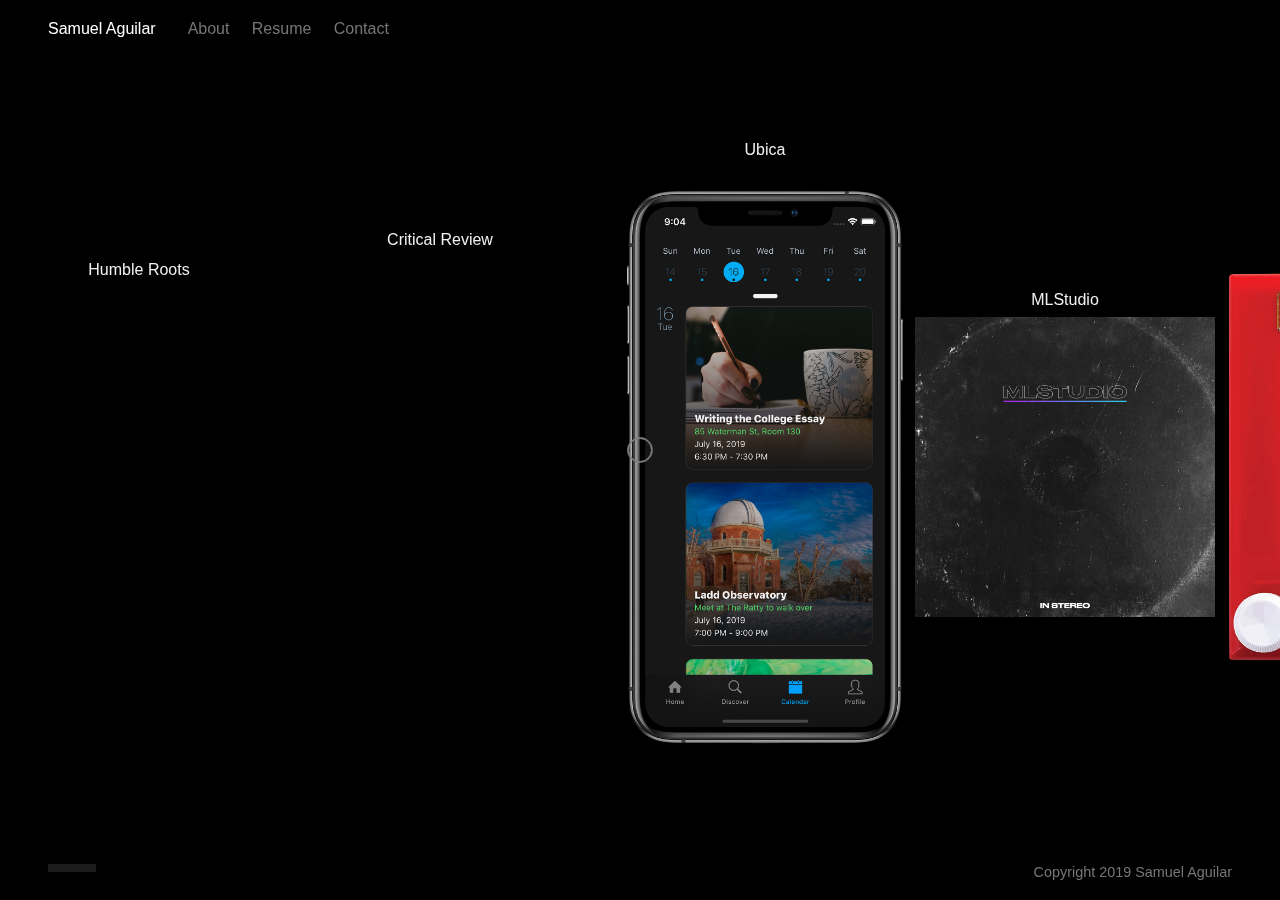
==== commit 20bbbd70: "Should work" ====
--- a/index.html
+++ b/index.html
@@ -60,7 +60,7 @@
                     </div>
                     <div class="strip__item">
                         <div class="img-outer img-outer-size-iPhone">
-                            <div class="img-inner" style="background-image:url('./img/Calendar.png');"></div>
+                            <div class="img-inner" style="background-image:url('./img/ubica-calendar.png');"></div>
                         </div>
                         <span class="strip__item-number"><a class="strip__item-link"><span>Ubica</span></a></span>
                     </div>
@@ -72,7 +72,7 @@
                     </div>
                     <div class="strip__item">
                         <div class="img-outer img-outer--size-ipad">
-                            <div class="img-inner" style="background-image:url('./img/apple_etch.png');"></div>
+                            <div class="img-inner" style="background-image:url('./img/apple-etch.png');"></div>
                         </div>
                         <span class="strip__item-number"><a class="strip__item-link"><span>iPad KiDS</span></a></span>
                     </div>
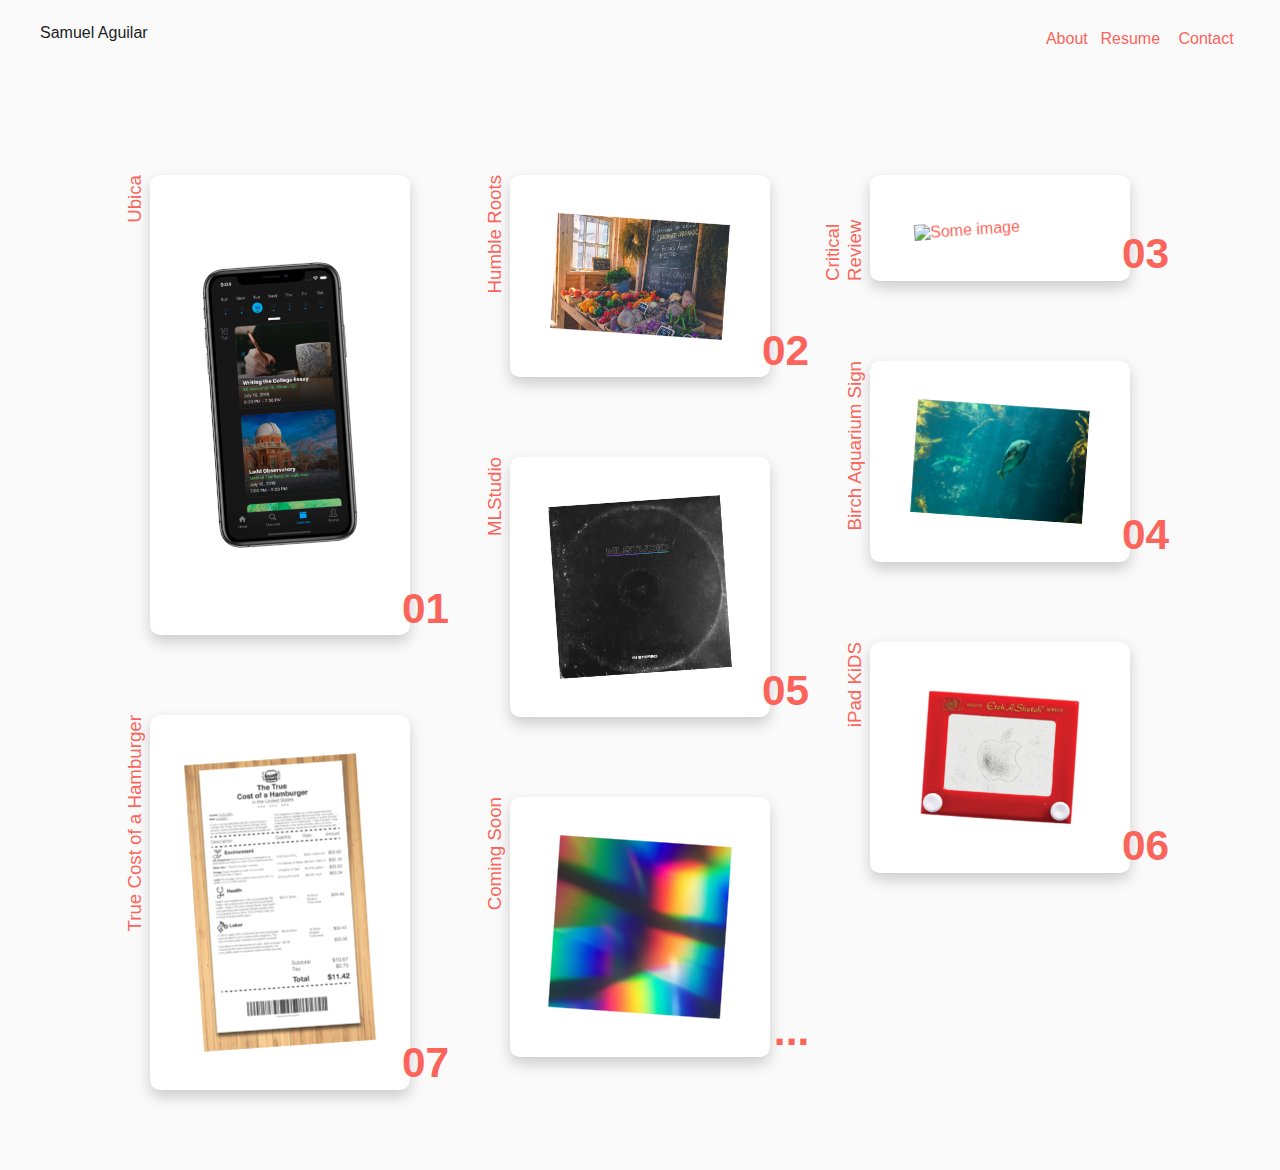
==== commit d4a38e79: "Major Updates" ====
--- a/index.html
+++ b/index.html
@@ -5,25 +5,26 @@
     <meta charset="UTF-8" />
     <meta name="viewport" content="width=device-width, initial-scale=1">
     <title>Samuel Aguilar</title>
-    <meta name="description" content="Samuel Aguilar Portfolio" />
-    <!--<meta name="keywords" content="draggable, images, horizontal, layout, flexbox, grid, css, tweenmax, draggabilly, web design" />-->
+    <meta name="description" content="Sam Aguilar Portfolio" />
+    <meta name="keywords" content="portfolio, sam aguilar, sam, product design, ux design, ui design" />
     <meta name="author" content="Samuel Aguilar" />
-    <!--<link rel="stylesheet" href="https://use.typekit.net/ugp0unb.css">-->
+
     <link rel="stylesheet" type="text/css" href="css/base.css" />
     <link rel="stylesheet" type="text/css" href="css/devices.min.css" />
+
     <link rel="apple-touch-icon" sizes="180x180" href="./icons/apple-touch-icon.png">
     <link rel="icon" type="image/png" sizes="32x32" href="./icons/favicon-32x32.png">
     <link rel="icon" type="image/png" sizes="16x16" href="./icons/favicon-16x16.png">
     <link rel="manifest" href="./icons/site.webmanifest">
     <link rel="mask-icon" href="./icons/safari-pinned-tab.svg" color="#5bbad5">
-    <meta name="msapplication-TileColor" content="#da532c">
+
     <script>
         document.documentElement.className = "js";
         var supportsCssVars = function() {
             var e, t = document.createElement("style");
             return t.innerHTML = "root: { --tmp-var: bold; }", document.head.appendChild(t), e = !!(window.CSS && window.CSS.supports && window.CSS.supports("font-weight", "var(--tmp-var)")), t.parentNode.removeChild(t), e
         };
-        supportsCssVars() || alert("Please view this demo in a modern browser that supports CSS Variables.");
+        supportsCssVars() || alert("Dude, something's bust. Check out my portfolio preferably on a modern browser that supports CSS variables.");
 
     </script>
 </head>
@@ -31,285 +32,344 @@
 <body class="loading">
     <main>
         <div class="frame">
-            <div class="frame__title-wrap">
-                <h1 class="frame__title">Samuel Aguilar</h1>
-                <div class="frame__links">
-                    <a href="./views/about.html">About</a>
-                    <a href="./files/Samuel-Aguilar-Resume.pdf">Resume</a>
-                    <a href="mailto:samuel_aguilar@alumni.brown.edu">Contact</a>
-                </div>
+            <div class="title">
+                <h3 class="title__name">Samuel Aguilar</h3>
+                <!--<h4 class="title__sub">2018 <span class="title__sub-works">Selected Works</span></h4>-->
             </div>
-            <h3 class="frame__subtitle">Copyright 2019 Samuel Aguilar</h3>
-            <div class="frame__indicator"></div>
+            <header class="portfolio-header">
+                <!--<h1 class="portfolio-header__title">Grid Layout with Scrollable Content View</h1>-->
+                <div class="portfolio-links">
+                    <a class="portfolio-icon portfolio-icon--prev" href="./about.html" title="Previous Demo">About</a>
+                    <a class="portfolio-icon portfolio-icon--drop" href="./files/Samuel-Aguilar-Resume.pdf" title="Resume">Resume</a>
+                    <a class="github" href="mailto:samuel_aguilar@alumni.brown.edu" title="Contact via Email">Contact</a>
+                </div>
+            </header>
         </div>
-        <div class="strip-outer">
-            <div class="strip-inner">
-                <div class="draggable"></div>
-                <div class="strip">
-                    <div class="strip__item">
-                        <div class="img-outer img-outer--size-m">
-                            <div class="img-inner" style="background-image:url('./img/hr_cover.jpg');"></div>
+        <div class="grid-wrap">
+            <div class="grid">
+                <a href="#" class="grid__item">
+                    <div class="grid__item-bg"></div>
+                    <div class="grid__item-wrap">
+                        <img class="grid__item-img" src="./img/ubica.png" alt="Some image" />
+                    </div>
+                    <h3 class="grid__item-title">Ubica</h3>
+                    <h4 class="grid__item-number">01</h4>
+                </a>
+                <a href="#" class="grid__item">
+                    <div class="grid__item-bg"></div>
+                    <div class="grid__item-wrap">
+                        <img class="grid__item-img" src="./img/farmers-market.jpg" alt="Some image" />
+                    </div>
+                    <h3 class="grid__item-title">Humble Roots</h3>
+                    <h4 class="grid__item-number">02</h4>
+                </a>
+                <a href="#" class="grid__item">
+                    <div class="grid__item-bg"></div>
+                    <div class="grid__item-wrap">
+                        <img class="grid__item-img" src="./img/banner_green.png" alt="Some image" />
+                    </div>
+                    <h3 class="grid__item-title">Critical Review</h3>
+                    <h4 class="grid__item-number">03</h4>
+                </a>
+                <a href="#" class="grid__item">
+                    <div class="grid__item-bg"></div>
+                    <div class="grid__item-wrap">
+                        <img class="grid__item-img" src="./img/tank.jpg" alt="Some image" />
+                    </div>
+                    <h3 class="grid__item-title">Birch Aquarium Sign</h3>
+                    <h4 class="grid__item-number">04</h4>
+                </a>
+                <a href="#" class="grid__item">
+                    <div class="grid__item-bg"></div>
+                    <div class="grid__item-wrap">
+                        <img class="grid__item-img" src="./img/mlstudio.jpg" alt="Some image" />
+                    </div>
+                    <h3 class="grid__item-title">MLStudio</h3>
+                    <h4 class="grid__item-number">05</h4>
+                </a>
+                <a href="#" class="grid__item">
+                    <div class="grid__item-bg"></div>
+                    <div class="grid__item-wrap">
+                        <img class="grid__item-img" src="./img/apple-etch.png" alt="Some image" />
+                    </div>
+                    <h3 class="grid__item-title">iPad KiDS</h3>
+                    <h4 class="grid__item-number">06</h4>
+                </a>
+                <a href="#" class="grid__item">
+                    <div class="grid__item-bg"></div>
+                    <div class="grid__item-wrap">
+                        <img class="grid__item-img" src="./img/BurgerReceipt.png" alt="Some image" />
+                    </div>
+                    <h3 class="grid__item-title">True Cost of a Hamburger</h3>
+                    <h4 class="grid__item-number">07</h4>
+                </a>
+                <a href="#" class="grid__item">
+                    <div class="grid__item-bg"></div>
+                    <div class="grid__item-wrap">
+                        <img class="grid__item-img" src="./img/coming-soon.jpeg" alt="Some image" />
+                    </div>
+                    <h3 class="grid__item-title">Coming Soon</h3>
+                    <h4 class="grid__item-number">...</h4>
+                </a>
+                <!--<a href="#" class="grid__item">
+                    <div class="grid__item-bg"></div>
+                    <div class="grid__item-wrap">
+                        <img class="grid__item-img" src="img/9.jpg" alt="Some image" />
+                    </div>
+                    <h3 class="grid__item-title">Loosing my mind</h3>
+                    <h4 class="grid__item-number">08</h4>
+                </a>-->
+                <!--<a href="#" class="grid__item">
+                    <div class="grid__item-bg"></div>
+                    <div class="grid__item-wrap">
+                        <img class="grid__item-img" src="img/10.jpg" alt="Some image" />
+                    </div>
+                    <h3 class="grid__item-title">Holding your breath</h3>
+                    <h4 class="grid__item-number">OP2</h4>
+                </a>-->
+                <!--<a href="#" class="grid__item">
+                    <div class="grid__item-bg"></div>
+                    <div class="grid__item-wrap">
+                        <img class="grid__item-img" src="img/11.jpg" alt="Some image" />
+                    </div>
+                    <h3 class="grid__item-title">Making the best of it</h3>
+                    <h4 class="grid__item-number">EC5</h4>
+                </a>-->
+                <!--<a href="#" class="grid__item">
+                    <div class="grid__item-bg"></div>
+                    <div class="grid__item-wrap">
+                        <img class="grid__item-img" src="img/12.jpg" alt="Some image" />
+                    </div>
+                    <h3 class="grid__item-title">Haunted Blessings</h3>
+                    <h4 class="grid__item-number">2VX</h4>
+                </a>-->
+            </div>
+        </div><!-- /grid-wrap -->
+        <div class="content">
+
+            <div class="content__item">
+                <div class="content__item-intro">
+                    <img class="content__item-img" src="./img/ubica.png" alt="Some image" />
+                    <h2 class="content__item-title"></h2>
+                </div>
+                <h3 class="content__item-subtitle">Ubica Co-Founder &amp; Designer</h3>
+                <div class="content__item-text">
+                    <p>Ubica is a tool that offers on-campus organizations a better way of promoting their events. Users are able to quickly find events near them, while promoters gather crucial insights on event attendance and engagement.</p>
+                </div>
+                <div class="iphone-container">
+                    <div class="marvel-device iphone8 black">
+                        <div class="top-bar"></div>
+                        <div class="sleep"></div>
+                        <div class="volume"></div>
+                        <div class="camera"></div>
+                        <div class="sensor"></div>
+                        <div class="speaker"></div>
+                        <div class="screen">
+                            <video loop autoplay muted src="./video/UbicaDemo.mp4" autoplay="true" muted style="width: 100%;" />
                         </div>
-                        <span class="strip__item-number"><a class="strip__item-link"><span>Humble Roots</span></a></span>
-                    </div>
-                    <div class="strip__item">
-                        <div class="img-outer img-outer--size-cr">
-                            <div class="img-inner" style="background-image:url('./img/banner_green.png');"></div>
+                        <div class="home"></div>
+                        <div class="bottom-bar"></div>
+                    </div>
+                </div>
+
+                <div class="download-container">
+                    <button onclick="window.open('./files/Ubica-Samuel-Aguilar.pdf')" class="content__item-download">Download PDF</button>
+                </div>
+
+            </div><!-- /Ubica -->
+
+            <div class="content__item">
+                <div class="content__item-intro">
+                    <img class="content__item-img" src="./img/farmers-market.jpg" alt="Some image" />
+                    <h2 class="content__item-title" style="color: white;">Humble Roots</h2>
+                </div>
+                <h3 class="content__item-subtitle">Designer</h3>
+                <div class="content__item-text">
+                    <p>
+                        The World's Produce. Delivered.
+                        <br />
+                        <br />
+                        For our Entrepreneurial Process course, my team of about 7 students was tasked with developing and ultimately pitching a unique venture. Our interest and familiarity with local farmers in the state of Providence made it easier to develop some sort of solution that would help these local farmers who struggled to both sell their produce, and market themselves. I coined the name Humble Roots, after hearing that most of these local farms were family owned and relatively small. Our working slogan, ’The Worlds Produce. Delivered’ is a nod to our promise of developing a vast distribution network that connects customers to locally sourced produce and the people behind it.</p>
+                    <div class="download-container">
+                        <button onclick="window.open('./files/Humble-Roots-Samuel-Aguilar.pdf')" class="content__item-download">Download PDF</button>
+                    </div>
+                </div>
+            </div><!-- /Humble Roots -->
+
+            <div class="content__item">
+                <div class="content__item-intro">
+                    <img class="content__item-img" src="./img/banner_green.png" alt="Some image" />
+                    <h2 class="content__item-title" style="color: white;">Critical Review</h2>
+                </div>
+                <h3 class="content__item-subtitle">UX Design &amp; Development</h3>
+                <div class="content__item-text">
+                    <p>Worked with 4 other students to redesign the most widely used course review aggregator on campus. Developed mockups, conducted preliminary research on how users interacted with information on previous website, and designed certain pages using HTML, CSS &amp; JS. The redesigned site is now being used by over 6000+ Brown University students.</p>
+                    <div class="download-container">
+                        <button onclick="window.open('./files/Critical-Review-Samuel-Aguilar.pdf')" class="content__item-download">Download PDF</button>
+                    </div>
+                </div>
+            </div><!-- /Critical Review -->
+            <div class="content__item">
+                <div class="content__item-intro">
+                    <img class="content__item-img" src="./img/tank.jpg" alt="Some image" />
+                    <h2 class="content__item-title" style="color:  white;">Birch Aquarium Sign</h2>
+                </div>
+                <h3 class="content__item-subtitle"></h3>
+                <img src="img/AquariumSign.png" style="width: 100%; border: 2pt solid rgb(240,240,240); border-radius: 10px; height: auto; margin: 32pt auto;" />
+                <div class="content__item-text">
+                    <p>As part of my Animal Behavior Lab, I spent over 8 weeks studying Leopard Sharks at the Birch Aquarium in La Jolla, California. After researching both animal and guest behavior, I found a great opportunity to reevaluate the effectiveness of signage and deliver an improved version of the signs currently on display at the Leopard Shark exhibit.</p>
+                    <div class="download-container">
+                        <button onclick="window.open('./files/Aquarium-Sign-Samuel-Aguilar.pdf')" class="content__item-download">Download PDF</button>
+                    </div>
+                </div>
+
+            </div><!-- /Aquarium -->
+
+            <div class="content__item">
+                <div class="content__item-intro">
+                    <img class="content__item-img" src="./img/mlstudio.jpg" alt="Some image" />
+                    <h2 class="content__item-title"></h2>
+                </div>
+                <h3 class="content__item-subtitle"></h3>
+                <div class="iphone-container">
+                    <div class="marvel-device macbook">
+                        <div class="top-bar"></div>
+                        <div class="camera"></div>
+                        <div class="screen">
+                            <!-- Content goes here -->
+                            <video loop muted src="./video/MLStudioDemo.mp4" autoplay="true" muted style="height: 100%; width: auto;" />
                         </div>
-                        <span class="strip__item-number"><a class="strip__item-link"><span>Critical Review</span></a></span>
-                    </div>
-                    <div class="strip__item">
-                        <div class="img-outer img-outer-size-iPhone">
-                            <div class="img-inner" style="background-image:url('./img/ubica-calendar.png');"></div>
-                        </div>
-                        <span class="strip__item-number"><a class="strip__item-link"><span>Ubica</span></a></span>
-                    </div>
-                    <div class="strip__item">
-                        <div class="img-outer img-outer-size-album">
-                            <div class="img-inner" style="background-image:url('./img/mlstudio.jpg');"></div>
-                        </div>
-                        <span class="strip__item-number"><a class="strip__item-link"><span>MLStudio</span></a></span>
-                    </div>
-                    <div class="strip__item">
-                        <div class="img-outer img-outer--size-ipad">
-                            <div class="img-inner" style="background-image:url('./img/apple-etch.png');"></div>
-                        </div>
-                        <span class="strip__item-number"><a class="strip__item-link"><span>iPad KiDS</span></a></span>
-                    </div>
-                    <div class="strip__item">
-                        <div class="img-outer img-outer--size-aqua">
-                            <div class="img-inner" style="background-image:url('./img/old/tank.jpg');"></div>
-                        </div>
-                        <span class="strip__item-number"><a class="strip__item-link"><span>Birch Aquarium Sign</span></a></span>
-                    </div>
-                    <div class="strip__item">
-                        <div class="img-outer img-outer--size-burger">
-                            <div class="img-inner" style="background-image:url('./img/burger_parts.png');"></div>
-                        </div>
-                        <span class="strip__item-number"><a class="strip__item-link"><span>True Cost of a Burger</span></a></span>
-                    </div>
-                    <!--<div class="strip__item">
-                        <div class="img-outer img-outer--size-l">
-                            <div class="img-inner" style="background-image:url('https://source.unsplash.com/_kdTyfnUFAc/1200x1200');"></div>
-                        </div>
-                        <span class="strip__item-number"><a class="strip__item-link"><span>Tidepool</span></a></span>
-                    </div>-->
-                    <div class="strip__item">
-                        <div class="img-outer img-outer--size-xl">
-                            <div class="img-inner" style="background-image:url('https://source.unsplash.com/rdtkE1fHi6c/1200x1200');"></div>
-                        </div>
-                        <span class="strip__item-number"><a class="strip__item-link"><span>Coming Soon</span></a></span>
-                    </div>
-                    <!--
-                    <div class="strip__item">
-                        <div class="img-outer img-outer--size-s">
-                            <div class="img-inner" style="background-image:url('img/19.jpg');"></div>
-                        </div>
-                        <span class="strip__item-number"><a class="strip__item-link"><span>19</span></a><span class="strip__item-plus"></span></span>
-                    </div>-->
-                </div>
-            </div>
-
-            <div class="strip-cover">
-                <!--<h2 class="strip-cover__title">LOL WHAT</h2>
-                <span class="strip-cover__subtitle">2019</span>-->
-            </div>
-        </div>
-
-
-
-
-
-
-        <div class="content">
-            <article class="content__item">
-                <div class="img-outer img-outer--content">
-                    <div class="img-inner img-inner--content" style="background-image: url(https://source.unsplash.com/IgFLqeqZy-8/4000x3200);"></div>
-                </div>
-                <div class="content__item-copy">
-                    <img class="content__item-logo" src="./img/mlstudio.jpg" style="width: 100%; border-radius: 14px; display: none;" />
-                    <h2 class="content__item-title">Humble Roots</h2>
-                    <p class="content__item-text">
-                        The World's Produce. Delivered.
-                        <br />
-                        <br />
-                        For our Entrepreneurial Process course, my team of about 7 students was tasked with developing and ultimately pitching a unique venture. Our interest and familiarity with local farmers in the state of Providence made it easier to develop some sort of solution that would help these local farmers who struggled to both sell their produce, and market themselves. I coined the name Humble Roots, after hearing that most of these local farms were family owned and relatively small. Our working slogan, ’The Worlds Produce. Delivered’ is a nod to our promise of developing a vast distribution network that connects customers to locally sourced produce and the people behind it.</p>
-
-                    <button onclick="window.open('../files/Humble-Roots-Samuel-Aguilar.pdf')" class="content__item-download">Download PDF</button>
-                </div>
-            </article>
-            <article class="content__item">
-                <div class="img-outer img-outer--content">
-                    <!--<div class="img-inner img-inner--content" style="background-image: url(./img/banner_green.png);"></div>-->
-                    <video style="width: 90%; height: auto; margin: 0 auto;" src="./video/CRDemo.mp4" controls />
-                </div>
-                <div class="content__item-copy">
-                    <img class="content__item-logo" src="./img/cr_logo.png" style="width: 100%; border-radius: 14px;" />
-                    <h2 class="content__item-title">Critical Review</h2>
-                    <p class="content__item-text">
-                        User Experience &amp; Front End Development
-                        <br />
-                        <br />
-                        (February - May 2018)
-                        <br /><br />
-                        Worked with 4 other students to redesign the most widely used course review aggregator on campus. Developed mockups, conducted preliminary research on how users interacted with information on previous website, and designed certain pages using HTML, CSS &amp; JS.</p>
-                    <button onclick="window.open('../files/Critical-Review-Samuel-Aguilar.pdf')" class="content__item-download">Download PDF</button>
-                </div>
-            </article>
-            <article class="content__item">
-                <div class="img-outer img-outer--content">
-                    <!--<div class="img-inner img-inner--content" style="background-image: url(./img/Opener.jpg);"></div>-->
-                    <div style="width: 100%; margin: auto 0pt; display: flex; flex-direction: row; justify-content: space-evenly; align-items: center;">
-                        <div class="marvel-device iphone8 black">
-                            <div class="top-bar"></div>
-                            <div class="sleep"></div>
-                            <div class="volume"></div>
-                            <div class="camera"></div>
-                            <div class="sensor"></div>
-                            <div class="speaker"></div>
-                            <div class="screen">
-                                <video loop autoplay muted src="../video/UbicaDemo.mp4" autoplay="true" muted style="width: 100%;" />
-                            </div>
-                            <div class="home"></div>
-                            <div class="bottom-bar"></div>
-                        </div>
-                    </div>
-                </div>
-                <div class="content__item-copy">
-                    <img class="content__item-logo" src="./img/ubica_cover.jpg" style="width: 100%; border-radius: 14px;" />
-                    <h2 class="content__item-title">Ubica</h2>
-                    <p class="content__item-text">Co-founder &amp; Designer
-                        <br />
-                        May 2018 - Present
-                        <br />
-                        <br />
-                        Ubica is a tool that offers on-campus organizations a better way of promoting their events. Users are able to quickly find events near them, while promoters gather crucial insights on event attendance and engagement.
+                        <div class="bottom-bar"></div>
+                    </div>
+                </div>
+                <div class="content__item-text">
+                    <p>
+                        A music player. An audio editor. You get the picture.
+                        <br />
+                        <br />
+                        Create unique music visualizations; all inside of MATLAB.
+                        <br />
+                        <br />
+                        As our final project for Introduction to Programming, a couple of friends and I decided we build something that wasn't meant to run on MATLAB. The idea? A music visualizer that would take any song, and play it back with a cool visual moving to the frequency of the song. MLStudio offers over 8 unique visualizations including ColorBoom™, which matches the current "mood" of the song to a particular color.
                     </p>
-                    <button onclick="window.open('../files/Ubica-Samuel-Aguilar.pdf')" class="content__item-download">Download PDF</button>
-                </div>
-            </article>
-            <article class="content__item">
-                <div class="img-outer img-outer--content">
-                    <div style="align-items: center; justify-content: center; margin-right: 70pt;">
-                        <div class="marvel-device macbook">
-                            <div class="top-bar"></div>
-                            <div class="camera"></div>
-                            <div class="screen">
-                                <!-- Content goes here -->
-                                <video loop muted src="./video/MLStudioDemo.mp4" autoplay="true" muted style="height: 100%; width: auto;" />
-                            </div>
-                            <div class="bottom-bar"></div>
-                        </div>
-                    </div>
-                    <!--<div class="img-inner img-inner--content" style="background-image: url('./img/screenshot.png');"></div>-->
-                </div>
-                <div class="content__item-copy">
-                    <img class="content__item-logo" src="./img/mlstudio.jpg" style="width: 100%; border-radius: 14px;" />
-                    <h2 class="content__item-title">MLStudio</h2>
-                    <p class="content__item-text">
-                        A music player. An audio editor. You get the picture. Create unique music visualizations; all inside of MATLAB.
-                        <br />
-                        <br />
-                        As our final project for Introduction to Programming, a couple of friends and I decided we build something that wasn't meant to run on MATLAB. The idea? A music visualizer that would take any song, and play it back with a cool visual moving to the frequency of the song. MLStudio offers over 8 unique visualizations including ColorBoom&trade;, which matches the current "mood" of the song to a particular color.
+                </div>
+            </div><!-- /MLStudio -->
+
+            <div class="content__item">
+                <div class="content__item-intro">
+                    <img class="content__item-img" src="./img/apple-etch.png" alt="Some image" />
+                    <h2 class="content__item-title"></h2>
+                </div>
+                <img src="img/ipad_kids.png" style="width: 32%; height: auto; margin: 32pt auto 0pt auto;" />
+                <h3 class="content__item-subtitle"></h3>
+                <div class="content__item-text">
+                    <p>Unlike any other toy.
+                        <br />
+                        <br />
+                        For our final project in Marketing, our team developed a strategy for launching a new version of the iPad catered specifically for children. I developed simple mockups of the homescreen and music apps, as well as a simple rendering of the device. I also whipped up an advertisement in classic Apple fashion, one that honors those who've made remarkable accomplishments, and helps reminds us that they too were once children.
                     </p>
-                    <button style="display: none;" class="content__item-download">Download PDF</button>
-                </div>
-            </article>
-            <article class="content__item">
-                <div class="img-outer img-outer--content">
-                    <!--<div class="img-inner img-inner--content" style="background-image: url(img/5.jpg);"></div>-->
-                    <video style="width: 90%; height: auto; margin: 0 auto;" src="./video/iPadKidsAd.mp4" controls />
-                </div>
-                <div class="content__item-copy">
-                    <img class="content__item-logo" src="./img/iPad_KiDs_Home.png" style="width: 100%; border-radius: 14px;" />
-                    <h2 class="content__item-title">iPad KiDS</h2>
-                    <p class="content__item-text">
-                        Unlike any other toy.
-                        <br />
-                        <br />
-                        For our final project in Marketing, our team developed a strategy for launching a new version of the iPad catered specifically for children. I developed simple mockups of the homescreen and music apps, as well as a simple rendering of the device. I also whipped up an advertisement in classic Apple fashion, one that honors those who've made remarkable accomplishments, and helps reminds us that they too were once children.
-
-                    </p>
-                    <button class="content__item-download">Coming Soon</button>
-                </div>
-            </article>
-            <article class="content__item aquarium-content">
-                <div class="img-outer img-outer--content">
-                    <div class="img-inner img-inner--content" style="background-image: url(./img/old/tank.jpg);"></div>
-                </div>
-                <div class="content__item-copy">
-                    <img class="content__item-logo" src="./img/AquariumSign.png" style="width: 100%; border-radius: 14px;" />
-                    <h2 class="content__item-title">Birch Aquarium Sign</h2>
-                    <p class="content__item-text">As part of my Animal Behavior Lab, I spent over 8 weeks studying Leopard Sharks at the Birch Aquarium in La Jolla, California. After researching both animal and guest behavior, I found a great opportunity to reevaluate the effectiveness of signage and deliver an improved version of the signs currently on display at the Leopard Shark exhibit. <!--Given that the majority of guests are school children, I found that a redesigned sign had to be both informative and engaging.--></p>
-                    <button onclick="window.open('../files/Aquarium-Sign-Samuel-Aguilar.pdf')" class="content__item-download">Download PDF</button>
-                </div>
-            </article>
-            <article class="content__item">
-                <div class="img-outer img-outer--content">
-                    <div class="img-inner img-inner--content" style="background-image: url('./img/burger_cover.jpeg'); background-position: top;"></div>
-                </div>
-                <div class="content__item-copy">
-                    <img class="content__item-logo" src="./img/BurgerReceipt.png" style="width: 77%; border-radius: 5px " />
+                </div>
+                <video style="width: 68%; height: auto; margin: 32pt auto; border: 2pt solid rgb(240,240,240); border-radius: 10px;" src="./video/iPadKidsAd.mp4" controls="">
+                </video>
+                <img src="img/iPad_KiDs_Home.png" style="width: 40vw; height: auto; margin: 52pt auto; border: 2pt solid rgb(240,240,240); border-radius: 10px;" />
+
+            </div><!-- /iPad KiDS -->
+
+            <div class="content__item">
+                <div class="content__item-intro">
+                    <img class="content__item-img" src="img/BurgerReceipt.png" alt="Some image" />
                     <h2 class="content__item-title">True Cost of a Burger</h2>
-                    <p class="content__item-text">Styled after your typical diner receipt, this brief infographic showcases a rough estimate of the externalized costs associated with the production of a Quarter Pound Cheeseburger. Energy, Land, and Water prices were estimated based on 2017 figures.</p>
-                    <button onclick="window.open('../files/Burger-Infographic-Samuel-Aguilar.pdf')" class="content__item-download">Download PDF</button>
-                </div>
-            </article>
-            <!--<article class="content__item">
-                <div class="img-outer img-outer--content">
-                    <div class="img-inner img-inner--content" style="background-image: url(img/8.jpg);"></div>
-                </div>
-                <div class="content__item-copy">
-                    <img class="content__item-logo" src="./img/mlstudio.jpg" style="width: 100%; border-radius: 14px; display: none;" />
-                    <h2 class="content__item-title">Tidepool</h2>
-                    <p class="content__item-text">A forthcoming Apple Music player.</p>
-                    <button class="content__item-download">Coming Soon</button>
-                </div>
-            </article>-->
-            <article class="content__item">
-                <div class="img-outer img-outer--content">
-                    <div class="img-inner img-inner--content" style="background-image: url('https://source.unsplash.com/rdtkE1fHi6c/4000x3200');"></div>
-                </div>
-                <div class="content__item-copy">
-                    <img class="content__item-logo" src="./img/mlstudio.jpg" style="width: 100%; border-radius: 14px; display: none;" />
+                </div>
+                <h3 class="content__item-subtitle"></h3>
+                <div class="content__item-text">
+                    <p>Styled after your typical diner receipt, this brief infographic showcases a rough estimate of the externalized costs associated with the production of a Quarter Pound Cheeseburger. Energy, Land, and Water prices were estimated based on 2017 figures.</p>
+                    <div class="download-container">
+                        <button onclick="window.open('./files/Burger-Infographic-Samuel-Aguilar.pdf')" class="content__item-download">Download PDF</button>
+                    </div>
+                </div>
+            </div><!-- /Burger -->
+
+            <div class="content__item">
+                <div class="content__item-intro">
+                    <img class="content__item-img" src="./img/coming-soon.jpeg" alt="Some image" />
                     <h2 class="content__item-title">Coming Soon</h2>
-                    <p class="content__item-text">Stay tuned for more</p>
-                    <button style="display: none;" class="content__item-download">Coming Soon</button>
-                </div>
-            </article>
-            <!--<article class="content__item">
-                <div class="img-outer img-outer--content">
-                    <div class="img-inner img-inner--content" style="background-image: url(img/10.jpg);"></div>
-                </div>
-                <div class="content__item-copy">
-                    <h2 class="content__item-title">Penumbra</h2>
-                    <p class="content__item-text">Virtually no important undertaking is now carried on without it, whether that enterprise be building a cathedral, endowing a university, marketing a moving picture, floating a large bond issue, or electing a president.</p>
-                </div>
-            </article>-->
-            <button class="content__close" aria-label="Close content"><svg width="12" height="26" viewBox="0 0 12 26">
-                    <path d="M5.293 25H5v-.293l-5-5L.707 19 5 23.293V0h1v23.657L10.657 19l.707.707-5.657 5.657-.025-.025-.025.025L5.293 25z" /></svg>
-
-            </button>
+                </div>
+                <h3 class="content__item-subtitle"></h3>
+                <div class="content__item-text">
+                    <p>Some interesting stuff coming soon.</p>
+                </div>
+            </div><!-- /Coming Soon -->
+
+
+
+
+            <!-- Templates for later -->
+
+            <!--<div class="content__item">
+                <div class="content__item-intro">
+                    <img class="content__item-img" src="img/9.jpg" alt="Some image" />
+                    <h2 class="content__item-title">Loosing my mind</h2>
+                </div>
+                <h3 class="content__item-subtitle">"How I learned to cherish life after a trip to hell"</h3>
+                <div class="content__item-text">
+                    <p>When I was in the islands nearly a generation ago, I was acquainted with a young American couple who had among their belongings an attractive little son of the age of seven—attractive but not practicably companionable with me, because he knew no English. He had played from his birth with the little Kanakas on his father’s plantation, and had preferred their language and would learn no other. The family removed to America a month after I arrived in the islands, and straightway the boy began to lose his Kanaka and pick up English. By the time he was twelve he hadn’t a word of Kanaka left; the language had wholly departed from his tongue and from his comprehension. Nine years later, when he was twenty-one, I came upon the family in one of the lake towns of New York, and the mother told me about an adventure which her son had been having. By trade he was now a professional diver. A passenger boat had been caught in a storm on the lake, and had gone down, carrying her people with her. A few days later the young diver descended, with his armor on, and entered the berth-saloon of the boat, and stood at the foot of the companionway, with his hand on the rail, peering through the dim water. Presently something touched him on the shoulder, and he turned and found a dead man swaying and bobbing about him and seemingly inspecting him inquiringly. He was paralyzed with fright.</p>
+                    <p>His entry had disturbed the water, and now he discerned a number of dim corpses making for him and wagging their heads and swaying their bodies like sleepy people trying to dance. His senses forsook him, and in that condition he was drawn to the surface. He was put to bed at home, and was soon very ill. During some days he had seasons of delirium which lasted several hours at a time; and while they lasted he talked Kanaka incessantly and glibly; and Kanaka only. He was still very ill, and he talked to me in that tongue; but I did not understand it, of course. The doctor-books tell us that cases like this are not uncommon. Then the doctors ought to study the cases and find out how to multiply them. Many languages and things get mislaid in a person’s head, and stay mislaid for lack of this remedy.</p>
+                    <p>Several of our passengers belonged in Honolulu, and these were sent ashore; but nobody could go ashore and return. There were people on shore who were booked to go with us to Australia, but we could not receive them; to do it would cost us a quarantine-term in Sydney. They could have escaped the day before, by ship to San Francisco; but the bars had been put up, now, and they might have to wait weeks before any ship could venture to give them a passage any whither. And there were hardships for others. An elderly lady and her son, recreation-seekers from Massachusetts, had wandered westward, further and further from home, always intending to take the return track, but always concluding to go still a little further; and now here they were at anchor before Honolulu positively their last westward-bound indulgence—they had made up their minds to that—but where is the use in making up your mind in this world? It is usually a waste of time to do it. These two would have to stay with us as far as Australia. Then they could go on around the world, or go back the way they had come; the distance and the accommodations and outlay of time would be just the same, whichever of the two routes they might elect to take. Think of it: a projected excursion of five hundred miles gradually enlarged, without any elaborate degree of intention, to a possible twenty-four thousand. However, they were used to extensions by this time, and did not mind this new one much.</p>
+                </div>
+            </div>-->
+            <!-- /content__item -->
+            <!--<div class="content__item">
+                <div class="content__item-intro">
+                    <img class="content__item-img" src="img/10.jpg" alt="Some image" />
+                    <h2 class="content__item-title">Holding your breath</h2>
+                </div>
+                <h3 class="content__item-subtitle">"How I learned to cherish life after a trip to hell"</h3>
+                <div class="content__item-text">
+                    <p>When I was in the islands nearly a generation ago, I was acquainted with a young American couple who had among their belongings an attractive little son of the age of seven—attractive but not practicably companionable with me, because he knew no English. He had played from his birth with the little Kanakas on his father’s plantation, and had preferred their language and would learn no other. The family removed to America a month after I arrived in the islands, and straightway the boy began to lose his Kanaka and pick up English. By the time he was twelve he hadn’t a word of Kanaka left; the language had wholly departed from his tongue and from his comprehension. Nine years later, when he was twenty-one, I came upon the family in one of the lake towns of New York, and the mother told me about an adventure which her son had been having. By trade he was now a professional diver. A passenger boat had been caught in a storm on the lake, and had gone down, carrying her people with her. A few days later the young diver descended, with his armor on, and entered the berth-saloon of the boat, and stood at the foot of the companionway, with his hand on the rail, peering through the dim water. Presently something touched him on the shoulder, and he turned and found a dead man swaying and bobbing about him and seemingly inspecting him inquiringly. He was paralyzed with fright.</p>
+                    <p>His entry had disturbed the water, and now he discerned a number of dim corpses making for him and wagging their heads and swaying their bodies like sleepy people trying to dance. His senses forsook him, and in that condition he was drawn to the surface. He was put to bed at home, and was soon very ill. During some days he had seasons of delirium which lasted several hours at a time; and while they lasted he talked Kanaka incessantly and glibly; and Kanaka only. He was still very ill, and he talked to me in that tongue; but I did not understand it, of course. The doctor-books tell us that cases like this are not uncommon. Then the doctors ought to study the cases and find out how to multiply them. Many languages and things get mislaid in a person’s head, and stay mislaid for lack of this remedy.</p>
+                    <p>Several of our passengers belonged in Honolulu, and these were sent ashore; but nobody could go ashore and return. There were people on shore who were booked to go with us to Australia, but we could not receive them; to do it would cost us a quarantine-term in Sydney. They could have escaped the day before, by ship to San Francisco; but the bars had been put up, now, and they might have to wait weeks before any ship could venture to give them a passage any whither. And there were hardships for others. An elderly lady and her son, recreation-seekers from Massachusetts, had wandered westward, further and further from home, always intending to take the return track, but always concluding to go still a little further; and now here they were at anchor before Honolulu positively their last westward-bound indulgence—they had made up their minds to that—but where is the use in making up your mind in this world? It is usually a waste of time to do it. These two would have to stay with us as far as Australia. Then they could go on around the world, or go back the way they had come; the distance and the accommodations and outlay of time would be just the same, whichever of the two routes they might elect to take. Think of it: a projected excursion of five hundred miles gradually enlarged, without any elaborate degree of intention, to a possible twenty-four thousand. However, they were used to extensions by this time, and did not mind this new one much.</p>
+                </div>
+            </div>-->
+            <!-- /content__item -->
+            <!--<div class="content__item">
+                <div class="content__item-intro">
+                    <img class="content__item-img" src="img/11.jpg" alt="Some image" />
+                    <h2 class="content__item-title">Making the best of it</h2>
+                </div>
+                <h3 class="content__item-subtitle">"How I learned to cherish life after a trip to hell"</h3>
+                <div class="content__item-text">
+                    <p>When I was in the islands nearly a generation ago, I was acquainted with a young American couple who had among their belongings an attractive little son of the age of seven—attractive but not practicably companionable with me, because he knew no English. He had played from his birth with the little Kanakas on his father’s plantation, and had preferred their language and would learn no other. The family removed to America a month after I arrived in the islands, and straightway the boy began to lose his Kanaka and pick up English. By the time he was twelve he hadn’t a word of Kanaka left; the language had wholly departed from his tongue and from his comprehension. Nine years later, when he was twenty-one, I came upon the family in one of the lake towns of New York, and the mother told me about an adventure which her son had been having. By trade he was now a professional diver. A passenger boat had been caught in a storm on the lake, and had gone down, carrying her people with her. A few days later the young diver descended, with his armor on, and entered the berth-saloon of the boat, and stood at the foot of the companionway, with his hand on the rail, peering through the dim water. Presently something touched him on the shoulder, and he turned and found a dead man swaying and bobbing about him and seemingly inspecting him inquiringly. He was paralyzed with fright.</p>
+                    <p>His entry had disturbed the water, and now he discerned a number of dim corpses making for him and wagging their heads and swaying their bodies like sleepy people trying to dance. His senses forsook him, and in that condition he was drawn to the surface. He was put to bed at home, and was soon very ill. During some days he had seasons of delirium which lasted several hours at a time; and while they lasted he talked Kanaka incessantly and glibly; and Kanaka only. He was still very ill, and he talked to me in that tongue; but I did not understand it, of course. The doctor-books tell us that cases like this are not uncommon. Then the doctors ought to study the cases and find out how to multiply them. Many languages and things get mislaid in a person’s head, and stay mislaid for lack of this remedy.</p>
+                    <p>Several of our passengers belonged in Honolulu, and these were sent ashore; but nobody could go ashore and return. There were people on shore who were booked to go with us to Australia, but we could not receive them; to do it would cost us a quarantine-term in Sydney. They could have escaped the day before, by ship to San Francisco; but the bars had been put up, now, and they might have to wait weeks before any ship could venture to give them a passage any whither. And there were hardships for others. An elderly lady and her son, recreation-seekers from Massachusetts, had wandered westward, further and further from home, always intending to take the return track, but always concluding to go still a little further; and now here they were at anchor before Honolulu positively their last westward-bound indulgence—they had made up their minds to that—but where is the use in making up your mind in this world? It is usually a waste of time to do it. These two would have to stay with us as far as Australia. Then they could go on around the world, or go back the way they had come; the distance and the accommodations and outlay of time would be just the same, whichever of the two routes they might elect to take. Think of it: a projected excursion of five hundred miles gradually enlarged, without any elaborate degree of intention, to a possible twenty-four thousand. However, they were used to extensions by this time, and did not mind this new one much.</p>
+                </div>
+            </div>-->
+            <!-- /content__item -->
+            <!--<div class="content__item">
+                <div class="content__item-intro">
+                    <img class="content__item-img" src="img/12.jpg" alt="Some image" />
+                    <h2 class="content__item-title">Haunted Blessings</h2>
+                </div>
+                <h3 class="content__item-subtitle">"How I learned to cherish life after a trip to hell"</h3>
+                <div class="content__item-text">
+                    <p>When I was in the islands nearly a generation ago, I was acquainted with a young American couple who had among their belongings an attractive little son of the age of seven—attractive but not practicably companionable with me, because he knew no English. He had played from his birth with the little Kanakas on his father’s plantation, and had preferred their language and would learn no other. The family removed to America a month after I arrived in the islands, and straightway the boy began to lose his Kanaka and pick up English. By the time he was twelve he hadn’t a word of Kanaka left; the language had wholly departed from his tongue and from his comprehension. Nine years later, when he was twenty-one, I came upon the family in one of the lake towns of New York, and the mother told me about an adventure which her son had been having. By trade he was now a professional diver. A passenger boat had been caught in a storm on the lake, and had gone down, carrying her people with her. A few days later the young diver descended, with his armor on, and entered the berth-saloon of the boat, and stood at the foot of the companionway, with his hand on the rail, peering through the dim water. Presently something touched him on the shoulder, and he turned and found a dead man swaying and bobbing about him and seemingly inspecting him inquiringly. He was paralyzed with fright.</p>
+                    <p>His entry had disturbed the water, and now he discerned a number of dim corpses making for him and wagging their heads and swaying their bodies like sleepy people trying to dance. His senses forsook him, and in that condition he was drawn to the surface. He was put to bed at home, and was soon very ill. During some days he had seasons of delirium which lasted several hours at a time; and while they lasted he talked Kanaka incessantly and glibly; and Kanaka only. He was still very ill, and he talked to me in that tongue; but I did not understand it, of course. The doctor-books tell us that cases like this are not uncommon. Then the doctors ought to study the cases and find out how to multiply them. Many languages and things get mislaid in a person’s head, and stay mislaid for lack of this remedy.</p>
+                    <p>Several of our passengers belonged in Honolulu, and these were sent ashore; but nobody could go ashore and return. There were people on shore who were booked to go with us to Australia, but we could not receive them; to do it would cost us a quarantine-term in Sydney. They could have escaped the day before, by ship to San Francisco; but the bars had been put up, now, and they might have to wait weeks before any ship could venture to give them a passage any whither. And there were hardships for others. An elderly lady and her son, recreation-seekers from Massachusetts, had wandered westward, further and further from home, always intending to take the return track, but always concluding to go still a little further; and now here they were at anchor before Honolulu positively their last westward-bound indulgence—they had made up their minds to that—but where is the use in making up your mind in this world? It is usually a waste of time to do it. These two would have to stay with us as far as Australia. Then they could go on around the world, or go back the way they had come; the distance and the accommodations and outlay of time would be just the same, whichever of the two routes they might elect to take. Think of it: a projected excursion of five hundred miles gradually enlarged, without any elaborate degree of intention, to a possible twenty-four thousand. However, they were used to extensions by this time, and did not mind this new one much.</p>
+                </div>
+            </div>-->
+            <!-- /content__item -->
+
+
+            <button class="content__close">Close</button>
+            <svg class="content__indicator icon icon--caret">
+                <use xlink:href="#icon-caret"></use>
+            </svg>
         </div>
     </main>
-
-    <div class="cursor">
-        <div class="cursor__inner cursor__inner--circle">
-            <div class="cursor__side cursor__side--left"></div>
-            <div class="cursor__side cursor__side--right"></div>
-        </div>
-    </div>
     <script src="js/imagesloaded.pkgd.min.js"></script>
+    <script src="js/masonry.pkgd.min.js"></script>
+    <script src="js/charming.min.js"></script>
     <script src="js/TweenMax.min.js"></script>
-    <script src="js/draggabilly.pkgd.min.js"></script>
     <script src="js/demo.js"></script>
-    <script>
-        // Preload all the images in the page
-        imagesLoaded(document.querySelectorAll('.img-inner'), {
-            background: true
-        }, () => document.body.classList.remove('loading'));
-
-    </script>
 </body>
 
 </html>
--- a/css/base.css
+++ b/css/base.css
@@ -1,634 +1,731 @@
-*,
-*::after,
-*::before {
-    box-sizing: border-box;
-}
-
-:root {
-    font-size: 16px;
-}
-
-body {
-    --color-text: #767676;
-    --color-bg: #000;
-    --color-link: #767676;
-    /*--color-link: #fff;*/
-    --color-link-hover: rgb(90,200,250);
-    --color-cover: #c35340;
-    --color-copy: #767676;
-    --color-content-title: #c35340;
-    --color-indicator: #1b1b1b;
-    color: var(--color-text);
-    background-color: var(--color-bg);
-    font-family: -apple-system, BlinkMacSystemFont, "Segoe UI", Roboto, Oxygen-Sans, Ubuntu, Cantarell, "Helvetica Neue", sans-serif;
-    margin: 0;
-    -webkit-font-smoothing: antialiased;
-    -moz-osx-font-smoothing: grayscale;
-}
-
-.cursor {
-    display: none;
-}
-
-/* Page Loader */
-.js .loading::before {
-    content: '';
-    position: fixed;
-    z-index: 100000;
-    top: 0;
-    left: 0;
-    width: 100%;
-    height: 100%;
-    background: var(--color-bg);
-}
-
-.js .loading::after {
-    content: '';
-    position: fixed;
-    z-index: 100000;
-    top: calc(50% - 30px);
-    left: calc(50% - 25px);
-    width: 50px;
-    height: 50px;
-    pointer-events: none;
-    border-radius: 25px;
-    opacity: 0.4;
-    background: var(--color-link-hover);
-    animation: loaderAnim 0.7s linear infinite alternate forwards;
-}
-
-@keyframes loaderAnim {
-    to {
-        opacity: 1;
-        transform: scale3d(0.5, 0.5, 1);
-    }
-}
-
-a {
-    text-decoration: none;
-    color: var(--color-link);
-    outline: none;
-}
-
-a:hover,
-a:focus {
-    color: var(--color-link-hover);
-    outline: none;
-}
-
-main {
-    position: relative;
-    height: 100vh;
-    display: flex;
-    flex-direction: column;
-}
-
-.message {
-    background: var(--color-text);
-    color: var(--color-bg);
-    padding: 1rem;
-    text-align: center;
-}
-
-.frame {
-    padding: 1.5rem;
-    position: absolute;
-    top: 0;
-    left: 0;
-    z-index: 1000;
-    pointer-events: none;
-}
-
-.frame a {
-    pointer-events: auto;
-}
-
-.frame__title {
-    font-size: 1rem;
-    margin: 0 0 0.5rem;
-    font-weight: normal;
-    color: white;
-}
-
-.frame__links {
-    display: flex;
-    margin: 0.5rem 0;
-}
-
-.frame__links a {
-    margin: 0 0.35rem;
-    padding: 0 0.35rem;
-    position: relative;
-    font-weight: 300;
-}
-
-.frame__links a:first-child {
-    margin-left: 0;
-    padding-left: 0;
-}
-
-.frame__links a:not(:last-child)::after {
-    content: '';
-    /*width: 1px;
-    height: 1rem;
-    background: var(--color-link);
-    position: absolute;
-    left: calc(100% + 0.35rem);
-    top: calc(50% - 0.5rem);
-    pointer-events: none;*/
-}
-
-.frame__subtitle {
-    font-weight: normal;
-    font-size: .9rem;
-    margin: 0.5rem 0 1rem;
-}
-
-.frame__indicator {
-    background: var(--color-indicator);
-    width: 3rem;
-    height: 0.5rem;
-    transform-origin: 0 50%;
-}
-
-.strip-outer {
-    width: 98%;
-    height: 100vh;
-    min-height: 750px;
-    margin: 0 auto;
-    position: relative;
-   /* overflow: hidden;*/
-    display: flex;
-    flex-direction: column;
-    justify-content: center;
-    flex: none;
-}
-
-.strip-inner {
-    position: relative;
-    top: 0;
-    height: 100%;
-    width: -moz-fit-content;
-    width: fit-content;
-}
-
-.draggable {
-    height: 500px;
-    top: calc(50% - 250px);
-    width: 100%;
-    position: absolute;
-    cursor: grab;
-}
-
-.draggable:active {
-    cursor: grabbing;
-}
-
-.strip {
-    height: 100%;
-    width: -moz-fit-content;
-    width: fit-content;
-    display: flex;
-    align-items: start;
-    position: relative;
-    pointer-events: none;
-}
-
-.strip__item {
-    height: 100%;
-    position: relative;
-    display: flex;
-    flex-direction: column-reverse;
-    justify-content: center;
-}
-
-.img-outer {
-    --imgheight: 450px;
-    height: var(--imgheight);
-    width: calc(var(--imgheight) * 0.7);
-    overflow: hidden;
-    position: relative;
-    flex: none;
-}
-
-.img-outer--size-s {
-    --imgheight: 300px;
-}
-
-.img-outer--size-m {
-    --imgheight: 360px;
-}
-
-.img-outer--size-l {
-    --imgheight: 390px;
-}
-
-.img-outer--size-xl {
-    --imgheight: 420px;
-}
-
-.img-outer--size-cr {
-    --imgheight: 420px;
-    width: 350px;
-}
-
-.img-outer-size-iPhone {
-    --imgheight: 600px;
-    width: 300px;
-}
-
-.img-outer-size-album {
-    --imgheight: 300px;
-    width: 300px;
-}
-
-.img-outer--size-ipad {
-    --imgheight: 400px;
-    width: 500px;
-}
-
-.img-outer--size-aqua {
-     --imgheight: 300px;
-    width: 786px;
-}
-
-.img-outer--size-burger {
-     --imgheight: 622px;
-    width: 402px;
-}
-
-.img-inner {
-    width: calc(100% + 40px);
-    height: calc(100% + 40px);
-    left: -20px;
-    top: -20px;
-    background-size: cover;
-    background-position: 50% 50%;
-    position: absolute;
-}
-
-.strip__item-number {
-    position: relative;
-    display: flex;
-    flex-direction: column;
-    align-items: center;
-    justify-content: center;
-    padding: 0.5rem;
-    -webkit-tap-highlight-color: rgba(0, 0, 0, 0);
-    -webkit-touch-callout: none;
-    -webkit-user-select: none;
-    -khtml-user-select: none;
-    -moz-user-select: none;
-    -ms-user-select: none;
-    user-select: none;
-}
-
-.strip__item-link {
-    pointer-events: auto;
-    cursor: pointer;
-    display: block;
-    position: relative;
-    padding: 0.25   rem;
-    color: rgb(240,240,240);
-}
-
-.strip__item-link::before {
-    content: '';
-    position: absolute;
-    width: 160%;
-    height: 120%;
-    left: -0%;
-    top: -10%;
-
-}
-
-
-
-.strip__item-link span {
-    display: block;
-    width: 100%;
-    margin-left: 0rem;
-}
-
-.strip__item-plus {
-    display: none;
-    width: 13px;
-    height: 13px;
-    background-image: url("data:image/svg+xml;charset=UTF-8,%3csvg width='13' height='13' xmlns='http://www.w3.org/2000/svg'%3e%3cpath d='M7 6h6v1H7v6H6V7H0V6h6V0h1v6z' fill='%23505050'/%3e%3c/svg%3e");
-    background-size: 100%;
-}
-
-.strip__item-link:hover + .strip__item-plus {
-    display: none;
-}
-
-.strip-cover {
-    width: 100%;
-    height: 100%;
-    position: absolute;
-    top: 0;
-    left: 0;
-    display: flex;
-    flex-direction: column;
-    justify-content: center;
-    align-items: center;
-    color: var(--color-cover);
-    pointer-events: none;
-    opacity: 0;
-}
-
-/*.strip-cover__title {
-    font-family: fleisch-wolf, sans-serif;
-    font-weight: 400;
-    font-size: 20vw;
-    margin: 0;
-    line-height: 1;
-    -webkit-text-stroke: 1px var(--color-cover);
-    text-stroke: 1px var(--color-cover);
-    -webkit-text-fill-color: transparent;
-    text-fill-color: transparent;
-    color: transparent;
-}*/
-
-/*.strip-cover__subtitle {
-    font-size: 1.5rem;
-    margin: 0;
-}*/
-
-.content {
-    top: 0;
-    position: absolute;
-    height: 100vh;
-    width: 100%;
-    z-index: 1000;
-}
-
-.js .content {
-    pointer-events: none;
-}
-
-.content__item {
-    position: absolute;
-    width: 100%;
-    left: 0;
-    top: 0;
-    height: 100vh;
-    display: grid;
-    align-items: center;
-}
-
-.aquarium-content {
-    /*background: url('../img/aqua.jpg') no-repeat fixed top;*/
-    /*background: url('../img/tank.jpg') no-repeat fixed top;
-    background-size: cover;*/
-    /*-webkit-animation-name: fade-in;
-    -webkit-animation-duration: 1s;
-    -webkit-animation-timing-function: ease-in;
-    -webkit-animation-iteration-count: 1;
-    -webkit-animation-delay: 2s;*/
-}
-
-.js .content__item {
-    height: 100%;
-    opacity: 0;
-    pointer-events: none;
-}
-
-.js .content__item--current {
-    pointer-events: auto;
-    opacity: 1;
-    top: 0;
-    display: grid;
-}
-
-.img-outer--content {
-    height: 100%;
-    width: auto;
-    grid-area: content-img;
-    display: flex;
-    flex-direction: row;
-    justify-content: flex-end;
-    align-items: center;
-}
-
-.img-inner--content {
-    background-position: 10% 35%;
-    height: 84vh;
-    margin: 10vh 0 6vh 0;
-    background-color: transparent;
-}
-
-.content__item-title {
-    font-weight: 700;
-    font-size: 1.75rem;
-    color: var(--color-link-hover);
-}
-
-.content__item-copy {
-    grid-area: content-copy;
-    padding: 1.5rem 2rem;
-    color: var(--color-copy);
-}
-
-.content__item-text {
-    margin: 0;
-    color: white;
-}
-
-.content__item-download {
-    height: 3rem;
-    width: 10rem;
-    font-size: 12pt;
-    font-weight: 400;
-    color: white;
-    background-color: transparent;
-    border-width: 1pt;
-    border-color: var(--color-link-hover);
-    border-radius: 5pt;
-    margin-top: 2rem;
-}
-
-.content__item-download:hover {
-    background-color: var(--color-link-hover);
-    border: 0px solid var(--color-link-hover);
-    color: white;
-    cursor: pointer;
-    transition: 0.3s ease all !important;
-}
-
-.content__close {
-    display: block;
-    background: none;
-    border: 0;
-    margin: 0;
-    padding: 0;
-    color: inherit;
-    opacity: 0;
-    pointer-events: none;
-    cursor: pointer;
-    position: absolute;
-    bottom: 1.5rem;
-    left: 3rem;
-}
-
-.content__item--current ~ .content__close {
-    pointer-events: auto;
-}
-
-.content__close svg {
-    fill: currentColor;
-}
-
-.content__close:focus,
-.content__close:hover {
-    outline: none;
-    color: #fff;
-}
-
-/* Will-change */
-.strip,
-.strip__item,
-.cursor__side,
-.content__close,
-.content__item-title,
-.content__item-copy {
-    will-change: transform;
-}
-
-@keyframes fadein {
-  0%   { opacity: 0; }
-  100% { opacity: 1; }
-}
-
-.about { 
-    animation: fadein 2s;
-
-}
-
-
-@media screen and (min-width: 53em) {
-    body {
-        overflow: hidden;
-    }
-
-    .frame {
-        position: fixed;
-        text-align: left;
-        z-index: 10000;
-        display: grid;
-        align-content: space-between;
-        width: 100%;
-        max-width: none;
-        height: 100vh;
-        padding: 1.25rem 3rem;
-        pointer-events: none;
-        grid-template-columns: 80% 20%;
-        grid-template-rows: auto auto auto;
-        grid-template-areas: 'page-title links'
-            '... ...'
-            'indicator sub-title';
-    }
-
-    .frame__title-wrap {
-        grid-area: page-title;
-        display: flex;
-    }
-
-    .frame__title {
-        margin: 0;
-    }
-
-    .frame__subtitle {
-        grid-area: sub-title;
-        justify-self: end;
-        margin: 0;
-    }
-
-    .frame__links {
-        padding: 0;
-        margin: 0 0 0 2rem;
-    }
-
-    .frame__indicator {
-        grid-area: indicator;
-        margin: 0;
-    }
-
-    .content__item {
-        top: 0;
-        grid-template-columns: 61.800% 38.200%;
-        grid-template-rows: 100%;
-        grid-template-areas: 'content-img content-copy';
-    }
-
-    .content__item-copy {
-        max-width: 61.800%;
-        display: flex;
-        flex-direction: column;
-        justify-content: flex-end;
-        text-align: left;
-        height: 84vh;
-        margin: 10vh 0vh 6vh 0vh;
-    }
-
-    .strip-cover__title {
-        font-size: 15vw;
-        -webkit-text-stroke: 2px var(--color-cover);
-        text-stroke: 2px var(--color-cover);
-    }
-
-    .strip-cover__subtitle {
-        font-size: 3rem;
-    }
-}
-
-@media (any-pointer: fine) {
-    .cursor {
-        display: block;
-    }
-
-    .cursor__inner {
-        z-index: 9999;
-        pointer-events: none;
-        position: absolute;
-        top: 0;
-        left: 0;
-        mix-blend-mode: difference;
-        border-radius: 50%;
-    }
-
-    .cursor__side {
-        position: absolute;
-        top: 50%;
-        width: 5px;
-        height: 1px;
-        background: #fff;
-        opacity: 0;
-    }
-
-    .cursor__side--left {
-        right: calc(100% + 5px);
-    }
-
-    .cursor__side--right {
-        left: calc(100% + 5px);
-    }
-
-    .cursor__inner--circle {
-        width: 25px;
-        height: 25px;
-        border: 1px solid #fff;
-    }
-}
-
-@media only screen 
-and (min-device-width: 320px) 
-and (max-device-width: 736px)
-and (orientation: portrait) { 
-    
-    
-    
-    
-    
-        
-}
+article,
+aside,
+details,
+figcaption,
+figure,
+footer,
+header,
+hgroup,
+main,
+nav,
+section,
+summary {
+    display: block;
+}
+
+audio,
+canvas,
+video {
+    display: inline-block;
+}
+
+audio:not([controls]) {
+    display: none;
+    height: 0;
+}
+
+[hidden] {
+    display: none;
+}
+
+html {
+    font-family: sans-serif;
+    -ms-text-size-adjust: 100%;
+    -webkit-text-size-adjust: 100%;
+}
+
+body {
+    margin: 0;
+}
+
+a:focus {
+    outline: thin dotted;
+}
+
+a:active,
+a:hover {
+    outline: 0;
+}
+
+h1 {
+    font-size: 2em;
+    margin: 0.67em 0;
+}
+
+abbr[title] {
+    border-bottom: 1px dotted;
+}
+
+b,
+strong {
+    font-weight: bold;
+}
+
+dfn {
+    font-style: italic;
+}
+
+hr {
+    -moz-box-sizing: content-box;
+    box-sizing: content-box;
+    height: 0;
+}
+
+mark {
+    background: #ff0;
+    color: #000;
+}
+
+code,
+kbd,
+pre,
+samp {
+    font-family: monospace, serif;
+    font-size: 1em;
+}
+
+pre {
+    white-space: pre-wrap;
+}
+
+q {
+    quotes: "\201C""\201D""\2018""\2019";
+}
+
+small {
+    font-size: 80%;
+}
+
+sub,
+sup {
+    font-size: 75%;
+    line-height: 0;
+    position: relative;
+    vertical-align: baseline;
+}
+
+sup {
+    top: -0.5em;
+}
+
+sub {
+    bottom: -0.25em;
+}
+
+img {
+    border: 0;
+}
+
+svg:not(:root) {
+    overflow: hidden;
+}
+
+figure {
+    margin: 0;
+}
+
+fieldset {
+    border: 1px solid #c0c0c0;
+    margin: 0 2px;
+    padding: 0.35em 0.625em 0.75em;
+}
+
+legend {
+    border: 0;
+    padding: 0;
+}
+
+button,
+input,
+select,
+textarea {
+    font-family: inherit;
+    font-size: 100%;
+    margin: 0;
+}
+
+button,
+input {
+    line-height: normal;
+}
+
+button,
+select {
+    text-transform: none;
+}
+
+button,
+html input[type="button"],
+input[type="reset"],
+input[type="submit"] {
+    -webkit-appearance: button;
+    cursor: pointer;
+}
+
+button[disabled],
+html input[disabled] {
+    cursor: default;
+}
+
+input[type="checkbox"],
+input[type="radio"] {
+    box-sizing: border-box;
+    padding: 0;
+}
+
+input[type="search"] {
+    -webkit-appearance: textfield;
+    -moz-box-sizing: content-box;
+    -webkit-box-sizing: content-box;
+    box-sizing: content-box;
+}
+
+input[type="search"]::-webkit-search-cancel-button,
+input[type="search"]::-webkit-search-decoration {
+    -webkit-appearance: none;
+}
+
+button::-moz-focus-inner,
+input::-moz-focus-inner {
+    border: 0;
+    padding: 0;
+}
+
+textarea {
+    overflow: auto;
+    vertical-align: top;
+}
+
+table {
+    border-collapse: collapse;
+    border-spacing: 0;
+}
+
+*,
+*::after,
+*::before {
+    box-sizing: border-box;
+}
+
+body {
+    --color-text: rgb(30, 30, 30);
+    --color-bg: rgb(250, 250, 250);
+    --color-link: rgb(250, 100, 90);
+    --color-link-hover: rgb(90, 200, 250);
+    --color-info: #272526;
+    --grid-item-bg: rgb(255, 255, 255);
+    --color-close: #ec1752;
+    font-family: -apple-system, BlinkMacSystemFont, "Segoe UI", Roboto, Oxygen-Sans, Ubuntu, Cantarell, "Helvetica Neue", sans-serif;
+    min-height: 100vh;
+    color: #57585c;
+    color: var(--color-text);
+    background-color: #fff;
+    background-color: var(--color-bg);
+}
+
+/* Page Loader */
+.js .loading::before {
+    content: '';
+    position: fixed;
+    z-index: 100000;
+    top: 0;
+    left: 0;
+    width: 100%;
+    height: 100%;
+    background: var(--color-bg);
+}
+
+.js .loading::after {
+    content: '';
+    position: fixed;
+    z-index: 100000;
+    top: 50%;
+    left: 50%;
+    width: 60px;
+    height: 60px;
+    margin: -30px 0 0 -30px;
+    pointer-events: none;
+    border-radius: 50%;
+    opacity: 0.4;
+    background: var(--color-link);
+    animation: loaderAnim 0.7s linear infinite alternate forwards;
+}
+
+@keyframes loaderAnim {
+    to {
+        opacity: 1;
+        transform: scale3d(0.5, 0.5, 1);
+    }
+}
+
+a {
+    text-decoration: none;
+    color: var(--color-link);
+    outline: none;
+}
+
+a:hover,
+a:focus {
+    color: var(--color-link-hover);
+    outline: none;
+}
+
+.hidden {
+    position: absolute;
+    overflow: hidden;
+    width: 0;
+    height: 0;
+    pointer-events: none;
+}
+
+/* Icons */
+.icon {
+    display: block;
+    width: 1.5em;
+    height: 1.5em;
+    margin: 0 auto;
+    fill: currentColor;
+}
+
+main {
+    position: relative;
+}
+
+.frame {
+    position: relative;
+    padding: 1.5rem 2.5rem;
+}
+
+.frame a:hover {
+    /*color: #4c33f7;*/
+    color: rgb(90,200,250);
+}
+
+/* Header */
+.portfolio-header {
+    position: relative;
+    z-index: 100;
+    text-align: center;
+    font-size: 1rem;
+}
+
+.portfolio-header__title {
+    font-size: 1rem;
+    font-weight: normal;
+    margin: 0;
+    padding: 0;
+}
+
+.info {
+    margin: 0 0 0 1.25em;
+    color: var(--color-info);
+}
+
+.github {
+    display: block;
+    margin: 0.15em 0.15em 0.15em 0.5em;
+    padding: 0.25em;
+}
+
+.title {
+    text-align: center;
+}
+
+.title__name,
+.title__sub {
+    font-weight: normal;
+    margin: 0;
+    font-size: 1rem;
+}
+
+.title__sub {
+    position: relative;
+    margin: 0;
+}
+
+/* Top Navigation Style */
+.portfolio-links {
+    position: relative;
+    display: flex;
+    justify-content: center;
+    text-align: center;
+    white-space: nowrap;
+}
+
+.portfolio-icon {
+    display: inline-block;
+    margin: 0.15em;
+    padding: 0.25em;
+}
+
+.grid-wrap {
+    position: relative;
+    max-width: 1100px;
+    margin: 0 auto;
+    padding: 6rem 1rem 0;
+}
+
+.grid-wrap--hidden {
+    height: 0;
+    overflow: hidden;
+}
+
+.grid {
+    margin: 0 auto;
+    position: relative;
+    display: none;
+}
+
+.js .grid {
+    display: block;
+}
+
+.grid__item {
+    width: 260px;
+    position: relative;
+    padding: 2.75rem;
+    margin-bottom: 5rem;
+}
+
+.grid__item-wrap {
+    position: relative;
+}
+
+.grid__item-bg {
+    position: absolute;
+    top: 0;
+    left: 0;
+    width: 100%;
+    height: 100%;
+    background: var(--grid-item-bg);
+    border-radius: 10px;
+    box-shadow: 0 5pt 10pt rgba(30, 30, 30, 0.2);
+}
+
+.grid__item-img {
+    pointer-events: none;
+    position: relative;
+    max-width: 100%;
+    margin: 0 auto;
+    display: block;
+    outline: 1px solid transparent;
+}
+
+.grid__item:nth-child(even) .grid__item-img {
+    transform: rotate3d(0, 0, 1, 4deg);
+}
+
+.grid__item:nth-child(odd) .grid__item-img {
+    transform: rotate3d(0, 0, 1, -4deg);
+}
+
+.grid__item-title {
+    font-weight: normal;
+    position: absolute;
+    left: 0;
+    top: 0;
+    margin: 0 0 0 1rem;
+    -webkit-writing-mode: vertical-rl;
+    writing-mode: vertical-rl;
+    transform: rotate(180deg);
+    transform-origin: 0 50%;
+}
+
+.grid__item-number {
+    font-weight: bold;
+    position: absolute;
+    right: 0;
+    bottom: 0;
+    font-size: 2.65rem;
+    margin: 0 0 0.15rem;
+}
+
+.grid__item-number > span {
+    display: inline-block;
+}
+
+.content {
+    margin: 0 auto;
+    grid-template-columns: 100%;
+    grid-template-rows: 100%;
+    align-items: center;
+    pointer-events: none;
+}
+
+.js .content {
+    position: fixed;
+    top: 0;
+    width: 100%;
+    z-index: 1000;
+}
+
+.content__item {
+    padding: 10rem 5vw 10rem;
+    grid-area: 1 / 1 / 1 / 1;
+    display: flex;flex-direction: column;
+}
+
+.js .content__item {
+    height: 0;
+    opacity: 0;
+    overflow: hidden;
+    padding: 0;
+    pointer-events: none;
+}
+
+.js .content__item--current {
+    height: auto;
+    opacity: 1;
+    padding: 3rem 5vw 10rem;
+    pointer-events: auto;
+}
+
+.content__item-intro {
+    position: relative;
+    display: grid;
+    grid-template-columns: 100%;
+    grid-template-rows: 100%;
+    align-items: center;
+}
+
+.content__item-img {
+    position: relative;
+    height: auto;
+    max-width: 100%;
+    display: block;
+    margin: 0 auto;
+    grid-area: 1 / 1 / 1 / 1;
+}
+
+.js .content__item-img {
+    visibility: hidden;
+}
+
+.iphone-container {
+    display: flex;
+    justify-content: center;
+    padding: 32pt 0pt;
+}
+
+.content__item-title {
+    position: relative;
+    font-size: 7vw;
+    line-height: 1;
+    text-align: center;
+    margin: 0;
+    padding: 0 5vw;
+    white-space: nowrap;
+    grid-area: 1 / 1 / 1 / 1;
+}
+
+.content__item-title > span {
+    white-space: pre;
+    display: inline-block;
+}
+
+.content__item-subtitle {
+    text-align: center;
+    font-size: 16pt;
+    font-weight: 600;
+    margin: 32pt auto 20pt auto;
+}
+
+.content__item-text {
+    max-width: 700px;
+    margin: 0 auto;
+    
+}
+
+.content__item-text p {
+    font-size: 13pt;
+    color: rgb(50,50,50);
+    line-height: 1.5;
+    margin: 0;
+}
+
+.download-container {
+    width: 100%;
+    margin: 32pt auto;
+    max-width: 700px;
+    display: flex;
+    justify-content: center;
+}
+.content__item-download {
+    height: 3rem;
+    width: 10rem;
+    font-size: 12pt;
+    font-weight: 400;
+    color: rgb(30,30,30);
+    background-color: transparent;
+    border-width: 1pt;
+    border-color: var(--color-link-hover);
+    border-radius: 5pt;
+    transition: 0.3s ease all !important;
+}
+
+.content__item-download:hover {
+    background-color: var(--color-link-hover);
+    border: 0px solid var(--color-link-hover);
+    color: white;
+    cursor: pointer;
+    transition: 0.3s ease all !important;
+}
+
+.content__close {
+    position: absolute;
+    top: 0.75rem;
+    left: 50%;
+    z-index: 10000;
+    transform: translateX(-50%);
+    background: none;
+    border: 0;
+    margin: 0;
+    padding: 0;
+    cursor: pointer;
+    color: var(--color-text);
+}
+
+.content__close:focus {
+    outline: none;
+}
+
+.content__item--current ~ .content__close {
+    pointer-events: auto;
+}
+
+.content__indicator {
+    position: absolute;
+    top: calc(100vh - 6rem);
+    left: calc(50% - 0.75rem);
+    display: none;
+}
+
+.js .content__item-title > span,
+.js .content__item-subtitle,
+.js .content__item-text,
+.content__close,
+.content__indicator {
+    opacity: 0;
+}
+
+
+@keyframes fadein {
+  0%   { opacity: 0; }
+  100% { opacity: 1; }
+}
+
+/* ABOUT */
+
+.about-wrapper {
+    width: 100%;
+    margin: 0 auto;
+    display: flex;
+    flex-wrap: wrap;
+    padding: 0pt 0pt 52pt 0pt;
+    animation: fadein 2s;
+    justify-content: center
+    
+}
+
+.about-wrapper img {
+    width: auto;
+    height: 400pt;
+    margin: 32pt 0pt;
+}
+
+.about-wrapper .about-text-container {
+    width: 400pt;
+    margin: 32pt;
+    display: flex;
+    flex-direction: column;
+    justify-content: center;
+}
+
+.about-wrapper .about-text-container p {
+    font-size: 13pt;
+    color: rgb(50,50,50);
+    line-height: 1.5;
+}
+
+
+
+@media screen and (min-width: 55em) {
+    
+    .frame {
+        display: grid;
+        align-items: start;
+        justify-items: start;
+        grid-template-columns: 40% 60%;
+        grid-template-areas: 'title header';
+    }
+
+    .portfolio-header {
+        grid-area: header;
+        justify-self: end;
+        display: flex;
+        flex-direction: row;
+        align-items: flex-start;
+        align-items: center;
+        text-align: left;
+    }
+
+    .portfolio-links {
+        margin: 0 0 0 1.5rem;
+    }
+
+    .title {
+        grid-area: title;
+        display: flex;
+        text-align: left;
+    }
+
+    .title__sub {
+        position: relative;
+        padding: 0 0 0 5rem;
+        margin: 0 0 0 1rem;
+    }
+
+    .title__sub::before {
+        content: '';
+        height: 1px;
+        width: 4rem;
+        background: currentColor;
+        position: absolute;
+        top: 0.65rem;
+        left: 0;
+    }
+
+    .title__sub-works {
+        display: block;
+    }
+
+    .grid__item-number {
+        right: -2.45rem;
+    }
+
+    .grid__item-title {
+        margin-left: -0.25rem;
+    }
+
+    .content__item-subtitle {
+        /*font-size: 3vw;*/
+    }
+
+    .content__item-text {
+        /*column-count: 2;
+        column-gap: 20px;*/
+    }
+
+    .content__item-img {
+        max-width: none;
+        height: calc(100vh - 6rem);
+    }
+
+    .content__item-subtitle {
+        max-width: 50%;
+    }
+
+    .content__indicator {
+        display: block;
+    }
+}
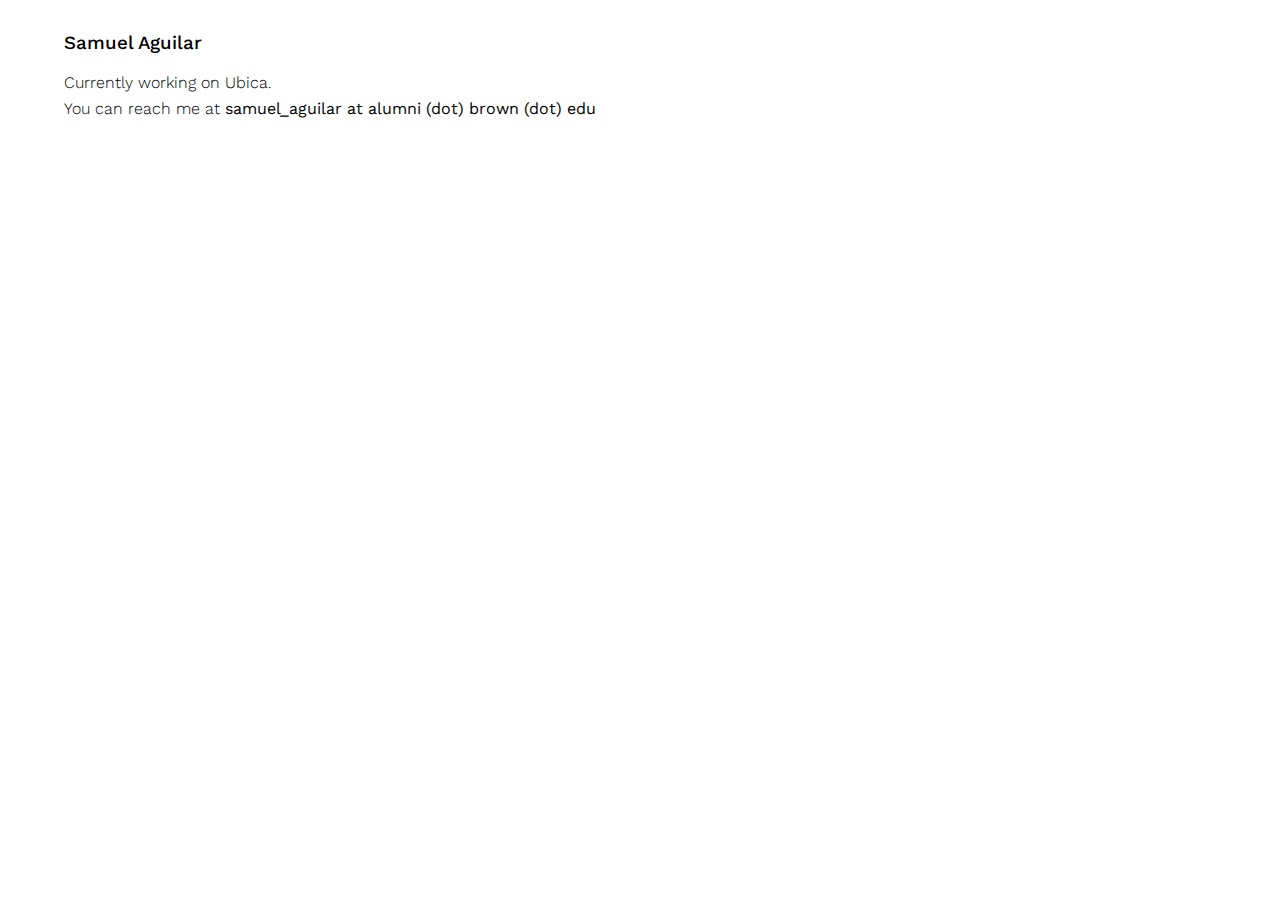
==== commit d5223293: "Massive Updates" ====
--- a/index.html
+++ b/index.html
@@ -6,7 +6,7 @@
     <meta name="viewport" content="width=device-width, initial-scale=1">
     <title>Samuel Aguilar</title>
     <meta name="description" content="Sam Aguilar Portfolio" />
-    <meta name="keywords" content="portfolio, sam aguilar, sam, product design, ux design, ui design" />
+    <meta name="keywords" content="portfolio, sam aguilar, sam, product design, ux design, ui design, ubica" />
     <meta name="author" content="Samuel Aguilar" />
 
     <link rel="stylesheet" type="text/css" href="css/base.css" />
@@ -17,359 +17,22 @@
     <link rel="icon" type="image/png" sizes="16x16" href="./icons/favicon-16x16.png">
     <link rel="manifest" href="./icons/site.webmanifest">
     <link rel="mask-icon" href="./icons/safari-pinned-tab.svg" color="#5bbad5">
-
-    <script>
-        document.documentElement.className = "js";
-        var supportsCssVars = function() {
-            var e, t = document.createElement("style");
-            return t.innerHTML = "root: { --tmp-var: bold; }", document.head.appendChild(t), e = !!(window.CSS && window.CSS.supports && window.CSS.supports("font-weight", "var(--tmp-var)")), t.parentNode.removeChild(t), e
-        };
-        supportsCssVars() || alert("Dude, something's bust. Check out my portfolio preferably on a modern browser that supports CSS variables.");
-
-    </script>
 </head>
 
-<body class="loading">
+<body>
     <main>
-        <div class="frame">
+        <div id="main">
             <div class="title">
-                <h3 class="title__name">Samuel Aguilar</h3>
-                <!--<h4 class="title__sub">2018 <span class="title__sub-works">Selected Works</span></h4>-->
+                <h3>Samuel Aguilar</h3>
             </div>
-            <header class="portfolio-header">
-                <!--<h1 class="portfolio-header__title">Grid Layout with Scrollable Content View</h1>-->
-                <div class="portfolio-links">
-                    <a class="portfolio-icon portfolio-icon--prev" href="./about.html" title="Previous Demo">About</a>
-                    <a class="portfolio-icon portfolio-icon--drop" href="./files/Samuel-Aguilar-Resume.pdf" title="Resume">Resume</a>
-                    <a class="github" href="mailto:samuel_aguilar@alumni.brown.edu" title="Contact via Email">Contact</a>
-                </div>
-            </header>
-        </div>
-        <div class="grid-wrap">
-            <div class="grid">
-                <a href="#" class="grid__item">
-                    <div class="grid__item-bg"></div>
-                    <div class="grid__item-wrap">
-                        <img class="grid__item-img" src="./img/ubica.png" alt="Some image" />
-                    </div>
-                    <h3 class="grid__item-title">Ubica</h3>
-                    <h4 class="grid__item-number">01</h4>
-                </a>
-                <a href="#" class="grid__item">
-                    <div class="grid__item-bg"></div>
-                    <div class="grid__item-wrap">
-                        <img class="grid__item-img" src="./img/farmers-market.jpg" alt="Some image" />
-                    </div>
-                    <h3 class="grid__item-title">Humble Roots</h3>
-                    <h4 class="grid__item-number">02</h4>
-                </a>
-                <a href="#" class="grid__item">
-                    <div class="grid__item-bg"></div>
-                    <div class="grid__item-wrap">
-                        <img class="grid__item-img" src="./img/banner_green.png" alt="Some image" />
-                    </div>
-                    <h3 class="grid__item-title">Critical Review</h3>
-                    <h4 class="grid__item-number">03</h4>
-                </a>
-                <a href="#" class="grid__item">
-                    <div class="grid__item-bg"></div>
-                    <div class="grid__item-wrap">
-                        <img class="grid__item-img" src="./img/tank.jpg" alt="Some image" />
-                    </div>
-                    <h3 class="grid__item-title">Birch Aquarium Sign</h3>
-                    <h4 class="grid__item-number">04</h4>
-                </a>
-                <a href="#" class="grid__item">
-                    <div class="grid__item-bg"></div>
-                    <div class="grid__item-wrap">
-                        <img class="grid__item-img" src="./img/mlstudio.jpg" alt="Some image" />
-                    </div>
-                    <h3 class="grid__item-title">MLStudio</h3>
-                    <h4 class="grid__item-number">05</h4>
-                </a>
-                <a href="#" class="grid__item">
-                    <div class="grid__item-bg"></div>
-                    <div class="grid__item-wrap">
-                        <img class="grid__item-img" src="./img/apple-etch.png" alt="Some image" />
-                    </div>
-                    <h3 class="grid__item-title">iPad KiDS</h3>
-                    <h4 class="grid__item-number">06</h4>
-                </a>
-                <a href="#" class="grid__item">
-                    <div class="grid__item-bg"></div>
-                    <div class="grid__item-wrap">
-                        <img class="grid__item-img" src="./img/BurgerReceipt.png" alt="Some image" />
-                    </div>
-                    <h3 class="grid__item-title">True Cost of a Hamburger</h3>
-                    <h4 class="grid__item-number">07</h4>
-                </a>
-                <a href="#" class="grid__item">
-                    <div class="grid__item-bg"></div>
-                    <div class="grid__item-wrap">
-                        <img class="grid__item-img" src="./img/coming-soon.jpeg" alt="Some image" />
-                    </div>
-                    <h3 class="grid__item-title">Coming Soon</h3>
-                    <h4 class="grid__item-number">...</h4>
-                </a>
-                <!--<a href="#" class="grid__item">
-                    <div class="grid__item-bg"></div>
-                    <div class="grid__item-wrap">
-                        <img class="grid__item-img" src="img/9.jpg" alt="Some image" />
-                    </div>
-                    <h3 class="grid__item-title">Loosing my mind</h3>
-                    <h4 class="grid__item-number">08</h4>
-                </a>-->
-                <!--<a href="#" class="grid__item">
-                    <div class="grid__item-bg"></div>
-                    <div class="grid__item-wrap">
-                        <img class="grid__item-img" src="img/10.jpg" alt="Some image" />
-                    </div>
-                    <h3 class="grid__item-title">Holding your breath</h3>
-                    <h4 class="grid__item-number">OP2</h4>
-                </a>-->
-                <!--<a href="#" class="grid__item">
-                    <div class="grid__item-bg"></div>
-                    <div class="grid__item-wrap">
-                        <img class="grid__item-img" src="img/11.jpg" alt="Some image" />
-                    </div>
-                    <h3 class="grid__item-title">Making the best of it</h3>
-                    <h4 class="grid__item-number">EC5</h4>
-                </a>-->
-                <!--<a href="#" class="grid__item">
-                    <div class="grid__item-bg"></div>
-                    <div class="grid__item-wrap">
-                        <img class="grid__item-img" src="img/12.jpg" alt="Some image" />
-                    </div>
-                    <h3 class="grid__item-title">Haunted Blessings</h3>
-                    <h4 class="grid__item-number">2VX</h4>
-                </a>-->
+            <div class="content">
+                <p>Currently working on Ubica.</p>
+                <p>You can reach me at <strong>
+                    samuel_aguilar at alumni (dot) brown (dot) edu
+                    </strong></p>
             </div>
-        </div><!-- /grid-wrap -->
-        <div class="content">
-
-            <div class="content__item">
-                <div class="content__item-intro">
-                    <img class="content__item-img" src="./img/ubica.png" alt="Some image" />
-                    <h2 class="content__item-title"></h2>
-                </div>
-                <h3 class="content__item-subtitle">Ubica Co-Founder &amp; Designer</h3>
-                <div class="content__item-text">
-                    <p>Ubica is a tool that offers on-campus organizations a better way of promoting their events. Users are able to quickly find events near them, while promoters gather crucial insights on event attendance and engagement.</p>
-                </div>
-                <div class="iphone-container">
-                    <div class="marvel-device iphone8 black">
-                        <div class="top-bar"></div>
-                        <div class="sleep"></div>
-                        <div class="volume"></div>
-                        <div class="camera"></div>
-                        <div class="sensor"></div>
-                        <div class="speaker"></div>
-                        <div class="screen">
-                            <video loop autoplay muted src="./video/UbicaDemo.mp4" autoplay="true" muted style="width: 100%;" />
-                        </div>
-                        <div class="home"></div>
-                        <div class="bottom-bar"></div>
-                    </div>
-                </div>
-
-                <div class="download-container">
-                    <button onclick="window.open('./files/Ubica-Samuel-Aguilar.pdf')" class="content__item-download">Download PDF</button>
-                </div>
-
-            </div><!-- /Ubica -->
-
-            <div class="content__item">
-                <div class="content__item-intro">
-                    <img class="content__item-img" src="./img/farmers-market.jpg" alt="Some image" />
-                    <h2 class="content__item-title" style="color: white;">Humble Roots</h2>
-                </div>
-                <h3 class="content__item-subtitle">Designer</h3>
-                <div class="content__item-text">
-                    <p>
-                        The World's Produce. Delivered.
-                        <br />
-                        <br />
-                        For our Entrepreneurial Process course, my team of about 7 students was tasked with developing and ultimately pitching a unique venture. Our interest and familiarity with local farmers in the state of Providence made it easier to develop some sort of solution that would help these local farmers who struggled to both sell their produce, and market themselves. I coined the name Humble Roots, after hearing that most of these local farms were family owned and relatively small. Our working slogan, ’The Worlds Produce. Delivered’ is a nod to our promise of developing a vast distribution network that connects customers to locally sourced produce and the people behind it.</p>
-                    <div class="download-container">
-                        <button onclick="window.open('./files/Humble-Roots-Samuel-Aguilar.pdf')" class="content__item-download">Download PDF</button>
-                    </div>
-                </div>
-            </div><!-- /Humble Roots -->
-
-            <div class="content__item">
-                <div class="content__item-intro">
-                    <img class="content__item-img" src="./img/banner_green.png" alt="Some image" />
-                    <h2 class="content__item-title" style="color: white;">Critical Review</h2>
-                </div>
-                <h3 class="content__item-subtitle">UX Design &amp; Development</h3>
-                <div class="content__item-text">
-                    <p>Worked with 4 other students to redesign the most widely used course review aggregator on campus. Developed mockups, conducted preliminary research on how users interacted with information on previous website, and designed certain pages using HTML, CSS &amp; JS. The redesigned site is now being used by over 6000+ Brown University students.</p>
-                    <div class="download-container">
-                        <button onclick="window.open('./files/Critical-Review-Samuel-Aguilar.pdf')" class="content__item-download">Download PDF</button>
-                    </div>
-                </div>
-            </div><!-- /Critical Review -->
-            <div class="content__item">
-                <div class="content__item-intro">
-                    <img class="content__item-img" src="./img/tank.jpg" alt="Some image" />
-                    <h2 class="content__item-title" style="color:  white;">Birch Aquarium Sign</h2>
-                </div>
-                <h3 class="content__item-subtitle"></h3>
-                <img src="img/AquariumSign.png" style="width: 100%; border: 2pt solid rgb(240,240,240); border-radius: 10px; height: auto; margin: 32pt auto;" />
-                <div class="content__item-text">
-                    <p>As part of my Animal Behavior Lab, I spent over 8 weeks studying Leopard Sharks at the Birch Aquarium in La Jolla, California. After researching both animal and guest behavior, I found a great opportunity to reevaluate the effectiveness of signage and deliver an improved version of the signs currently on display at the Leopard Shark exhibit.</p>
-                    <div class="download-container">
-                        <button onclick="window.open('./files/Aquarium-Sign-Samuel-Aguilar.pdf')" class="content__item-download">Download PDF</button>
-                    </div>
-                </div>
-
-            </div><!-- /Aquarium -->
-
-            <div class="content__item">
-                <div class="content__item-intro">
-                    <img class="content__item-img" src="./img/mlstudio.jpg" alt="Some image" />
-                    <h2 class="content__item-title"></h2>
-                </div>
-                <h3 class="content__item-subtitle"></h3>
-                <div class="iphone-container">
-                    <div class="marvel-device macbook">
-                        <div class="top-bar"></div>
-                        <div class="camera"></div>
-                        <div class="screen">
-                            <!-- Content goes here -->
-                            <video loop muted src="./video/MLStudioDemo.mp4" autoplay="true" muted style="height: 100%; width: auto;" />
-                        </div>
-                        <div class="bottom-bar"></div>
-                    </div>
-                </div>
-                <div class="content__item-text">
-                    <p>
-                        A music player. An audio editor. You get the picture.
-                        <br />
-                        <br />
-                        Create unique music visualizations; all inside of MATLAB.
-                        <br />
-                        <br />
-                        As our final project for Introduction to Programming, a couple of friends and I decided we build something that wasn't meant to run on MATLAB. The idea? A music visualizer that would take any song, and play it back with a cool visual moving to the frequency of the song. MLStudio offers over 8 unique visualizations including ColorBoom™, which matches the current "mood" of the song to a particular color.
-                    </p>
-                </div>
-            </div><!-- /MLStudio -->
-
-            <div class="content__item">
-                <div class="content__item-intro">
-                    <img class="content__item-img" src="./img/apple-etch.png" alt="Some image" />
-                    <h2 class="content__item-title"></h2>
-                </div>
-                <img src="img/ipad_kids.png" style="width: 32%; height: auto; margin: 32pt auto 0pt auto;" />
-                <h3 class="content__item-subtitle"></h3>
-                <div class="content__item-text">
-                    <p>Unlike any other toy.
-                        <br />
-                        <br />
-                        For our final project in Marketing, our team developed a strategy for launching a new version of the iPad catered specifically for children. I developed simple mockups of the homescreen and music apps, as well as a simple rendering of the device. I also whipped up an advertisement in classic Apple fashion, one that honors those who've made remarkable accomplishments, and helps reminds us that they too were once children.
-                    </p>
-                </div>
-                <video style="width: 68%; height: auto; margin: 32pt auto; border: 2pt solid rgb(240,240,240); border-radius: 10px;" src="./video/iPadKidsAd.mp4" controls="">
-                </video>
-                <img src="img/iPad_KiDs_Home.png" style="width: 40vw; height: auto; margin: 52pt auto; border: 2pt solid rgb(240,240,240); border-radius: 10px;" />
-
-            </div><!-- /iPad KiDS -->
-
-            <div class="content__item">
-                <div class="content__item-intro">
-                    <img class="content__item-img" src="img/BurgerReceipt.png" alt="Some image" />
-                    <h2 class="content__item-title">True Cost of a Burger</h2>
-                </div>
-                <h3 class="content__item-subtitle"></h3>
-                <div class="content__item-text">
-                    <p>Styled after your typical diner receipt, this brief infographic showcases a rough estimate of the externalized costs associated with the production of a Quarter Pound Cheeseburger. Energy, Land, and Water prices were estimated based on 2017 figures.</p>
-                    <div class="download-container">
-                        <button onclick="window.open('./files/Burger-Infographic-Samuel-Aguilar.pdf')" class="content__item-download">Download PDF</button>
-                    </div>
-                </div>
-            </div><!-- /Burger -->
-
-            <div class="content__item">
-                <div class="content__item-intro">
-                    <img class="content__item-img" src="./img/coming-soon.jpeg" alt="Some image" />
-                    <h2 class="content__item-title">Coming Soon</h2>
-                </div>
-                <h3 class="content__item-subtitle"></h3>
-                <div class="content__item-text">
-                    <p>Some interesting stuff coming soon.</p>
-                </div>
-            </div><!-- /Coming Soon -->
-
-
-
-
-            <!-- Templates for later -->
-
-            <!--<div class="content__item">
-                <div class="content__item-intro">
-                    <img class="content__item-img" src="img/9.jpg" alt="Some image" />
-                    <h2 class="content__item-title">Loosing my mind</h2>
-                </div>
-                <h3 class="content__item-subtitle">"How I learned to cherish life after a trip to hell"</h3>
-                <div class="content__item-text">
-                    <p>When I was in the islands nearly a generation ago, I was acquainted with a young American couple who had among their belongings an attractive little son of the age of seven—attractive but not practicably companionable with me, because he knew no English. He had played from his birth with the little Kanakas on his father’s plantation, and had preferred their language and would learn no other. The family removed to America a month after I arrived in the islands, and straightway the boy began to lose his Kanaka and pick up English. By the time he was twelve he hadn’t a word of Kanaka left; the language had wholly departed from his tongue and from his comprehension. Nine years later, when he was twenty-one, I came upon the family in one of the lake towns of New York, and the mother told me about an adventure which her son had been having. By trade he was now a professional diver. A passenger boat had been caught in a storm on the lake, and had gone down, carrying her people with her. A few days later the young diver descended, with his armor on, and entered the berth-saloon of the boat, and stood at the foot of the companionway, with his hand on the rail, peering through the dim water. Presently something touched him on the shoulder, and he turned and found a dead man swaying and bobbing about him and seemingly inspecting him inquiringly. He was paralyzed with fright.</p>
-                    <p>His entry had disturbed the water, and now he discerned a number of dim corpses making for him and wagging their heads and swaying their bodies like sleepy people trying to dance. His senses forsook him, and in that condition he was drawn to the surface. He was put to bed at home, and was soon very ill. During some days he had seasons of delirium which lasted several hours at a time; and while they lasted he talked Kanaka incessantly and glibly; and Kanaka only. He was still very ill, and he talked to me in that tongue; but I did not understand it, of course. The doctor-books tell us that cases like this are not uncommon. Then the doctors ought to study the cases and find out how to multiply them. Many languages and things get mislaid in a person’s head, and stay mislaid for lack of this remedy.</p>
-                    <p>Several of our passengers belonged in Honolulu, and these were sent ashore; but nobody could go ashore and return. There were people on shore who were booked to go with us to Australia, but we could not receive them; to do it would cost us a quarantine-term in Sydney. They could have escaped the day before, by ship to San Francisco; but the bars had been put up, now, and they might have to wait weeks before any ship could venture to give them a passage any whither. And there were hardships for others. An elderly lady and her son, recreation-seekers from Massachusetts, had wandered westward, further and further from home, always intending to take the return track, but always concluding to go still a little further; and now here they were at anchor before Honolulu positively their last westward-bound indulgence—they had made up their minds to that—but where is the use in making up your mind in this world? It is usually a waste of time to do it. These two would have to stay with us as far as Australia. Then they could go on around the world, or go back the way they had come; the distance and the accommodations and outlay of time would be just the same, whichever of the two routes they might elect to take. Think of it: a projected excursion of five hundred miles gradually enlarged, without any elaborate degree of intention, to a possible twenty-four thousand. However, they were used to extensions by this time, and did not mind this new one much.</p>
-                </div>
-            </div>-->
-            <!-- /content__item -->
-            <!--<div class="content__item">
-                <div class="content__item-intro">
-                    <img class="content__item-img" src="img/10.jpg" alt="Some image" />
-                    <h2 class="content__item-title">Holding your breath</h2>
-                </div>
-                <h3 class="content__item-subtitle">"How I learned to cherish life after a trip to hell"</h3>
-                <div class="content__item-text">
-                    <p>When I was in the islands nearly a generation ago, I was acquainted with a young American couple who had among their belongings an attractive little son of the age of seven—attractive but not practicably companionable with me, because he knew no English. He had played from his birth with the little Kanakas on his father’s plantation, and had preferred their language and would learn no other. The family removed to America a month after I arrived in the islands, and straightway the boy began to lose his Kanaka and pick up English. By the time he was twelve he hadn’t a word of Kanaka left; the language had wholly departed from his tongue and from his comprehension. Nine years later, when he was twenty-one, I came upon the family in one of the lake towns of New York, and the mother told me about an adventure which her son had been having. By trade he was now a professional diver. A passenger boat had been caught in a storm on the lake, and had gone down, carrying her people with her. A few days later the young diver descended, with his armor on, and entered the berth-saloon of the boat, and stood at the foot of the companionway, with his hand on the rail, peering through the dim water. Presently something touched him on the shoulder, and he turned and found a dead man swaying and bobbing about him and seemingly inspecting him inquiringly. He was paralyzed with fright.</p>
-                    <p>His entry had disturbed the water, and now he discerned a number of dim corpses making for him and wagging their heads and swaying their bodies like sleepy people trying to dance. His senses forsook him, and in that condition he was drawn to the surface. He was put to bed at home, and was soon very ill. During some days he had seasons of delirium which lasted several hours at a time; and while they lasted he talked Kanaka incessantly and glibly; and Kanaka only. He was still very ill, and he talked to me in that tongue; but I did not understand it, of course. The doctor-books tell us that cases like this are not uncommon. Then the doctors ought to study the cases and find out how to multiply them. Many languages and things get mislaid in a person’s head, and stay mislaid for lack of this remedy.</p>
-                    <p>Several of our passengers belonged in Honolulu, and these were sent ashore; but nobody could go ashore and return. There were people on shore who were booked to go with us to Australia, but we could not receive them; to do it would cost us a quarantine-term in Sydney. They could have escaped the day before, by ship to San Francisco; but the bars had been put up, now, and they might have to wait weeks before any ship could venture to give them a passage any whither. And there were hardships for others. An elderly lady and her son, recreation-seekers from Massachusetts, had wandered westward, further and further from home, always intending to take the return track, but always concluding to go still a little further; and now here they were at anchor before Honolulu positively their last westward-bound indulgence—they had made up their minds to that—but where is the use in making up your mind in this world? It is usually a waste of time to do it. These two would have to stay with us as far as Australia. Then they could go on around the world, or go back the way they had come; the distance and the accommodations and outlay of time would be just the same, whichever of the two routes they might elect to take. Think of it: a projected excursion of five hundred miles gradually enlarged, without any elaborate degree of intention, to a possible twenty-four thousand. However, they were used to extensions by this time, and did not mind this new one much.</p>
-                </div>
-            </div>-->
-            <!-- /content__item -->
-            <!--<div class="content__item">
-                <div class="content__item-intro">
-                    <img class="content__item-img" src="img/11.jpg" alt="Some image" />
-                    <h2 class="content__item-title">Making the best of it</h2>
-                </div>
-                <h3 class="content__item-subtitle">"How I learned to cherish life after a trip to hell"</h3>
-                <div class="content__item-text">
-                    <p>When I was in the islands nearly a generation ago, I was acquainted with a young American couple who had among their belongings an attractive little son of the age of seven—attractive but not practicably companionable with me, because he knew no English. He had played from his birth with the little Kanakas on his father’s plantation, and had preferred their language and would learn no other. The family removed to America a month after I arrived in the islands, and straightway the boy began to lose his Kanaka and pick up English. By the time he was twelve he hadn’t a word of Kanaka left; the language had wholly departed from his tongue and from his comprehension. Nine years later, when he was twenty-one, I came upon the family in one of the lake towns of New York, and the mother told me about an adventure which her son had been having. By trade he was now a professional diver. A passenger boat had been caught in a storm on the lake, and had gone down, carrying her people with her. A few days later the young diver descended, with his armor on, and entered the berth-saloon of the boat, and stood at the foot of the companionway, with his hand on the rail, peering through the dim water. Presently something touched him on the shoulder, and he turned and found a dead man swaying and bobbing about him and seemingly inspecting him inquiringly. He was paralyzed with fright.</p>
-                    <p>His entry had disturbed the water, and now he discerned a number of dim corpses making for him and wagging their heads and swaying their bodies like sleepy people trying to dance. His senses forsook him, and in that condition he was drawn to the surface. He was put to bed at home, and was soon very ill. During some days he had seasons of delirium which lasted several hours at a time; and while they lasted he talked Kanaka incessantly and glibly; and Kanaka only. He was still very ill, and he talked to me in that tongue; but I did not understand it, of course. The doctor-books tell us that cases like this are not uncommon. Then the doctors ought to study the cases and find out how to multiply them. Many languages and things get mislaid in a person’s head, and stay mislaid for lack of this remedy.</p>
-                    <p>Several of our passengers belonged in Honolulu, and these were sent ashore; but nobody could go ashore and return. There were people on shore who were booked to go with us to Australia, but we could not receive them; to do it would cost us a quarantine-term in Sydney. They could have escaped the day before, by ship to San Francisco; but the bars had been put up, now, and they might have to wait weeks before any ship could venture to give them a passage any whither. And there were hardships for others. An elderly lady and her son, recreation-seekers from Massachusetts, had wandered westward, further and further from home, always intending to take the return track, but always concluding to go still a little further; and now here they were at anchor before Honolulu positively their last westward-bound indulgence—they had made up their minds to that—but where is the use in making up your mind in this world? It is usually a waste of time to do it. These two would have to stay with us as far as Australia. Then they could go on around the world, or go back the way they had come; the distance and the accommodations and outlay of time would be just the same, whichever of the two routes they might elect to take. Think of it: a projected excursion of five hundred miles gradually enlarged, without any elaborate degree of intention, to a possible twenty-four thousand. However, they were used to extensions by this time, and did not mind this new one much.</p>
-                </div>
-            </div>-->
-            <!-- /content__item -->
-            <!--<div class="content__item">
-                <div class="content__item-intro">
-                    <img class="content__item-img" src="img/12.jpg" alt="Some image" />
-                    <h2 class="content__item-title">Haunted Blessings</h2>
-                </div>
-                <h3 class="content__item-subtitle">"How I learned to cherish life after a trip to hell"</h3>
-                <div class="content__item-text">
-                    <p>When I was in the islands nearly a generation ago, I was acquainted with a young American couple who had among their belongings an attractive little son of the age of seven—attractive but not practicably companionable with me, because he knew no English. He had played from his birth with the little Kanakas on his father’s plantation, and had preferred their language and would learn no other. The family removed to America a month after I arrived in the islands, and straightway the boy began to lose his Kanaka and pick up English. By the time he was twelve he hadn’t a word of Kanaka left; the language had wholly departed from his tongue and from his comprehension. Nine years later, when he was twenty-one, I came upon the family in one of the lake towns of New York, and the mother told me about an adventure which her son had been having. By trade he was now a professional diver. A passenger boat had been caught in a storm on the lake, and had gone down, carrying her people with her. A few days later the young diver descended, with his armor on, and entered the berth-saloon of the boat, and stood at the foot of the companionway, with his hand on the rail, peering through the dim water. Presently something touched him on the shoulder, and he turned and found a dead man swaying and bobbing about him and seemingly inspecting him inquiringly. He was paralyzed with fright.</p>
-                    <p>His entry had disturbed the water, and now he discerned a number of dim corpses making for him and wagging their heads and swaying their bodies like sleepy people trying to dance. His senses forsook him, and in that condition he was drawn to the surface. He was put to bed at home, and was soon very ill. During some days he had seasons of delirium which lasted several hours at a time; and while they lasted he talked Kanaka incessantly and glibly; and Kanaka only. He was still very ill, and he talked to me in that tongue; but I did not understand it, of course. The doctor-books tell us that cases like this are not uncommon. Then the doctors ought to study the cases and find out how to multiply them. Many languages and things get mislaid in a person’s head, and stay mislaid for lack of this remedy.</p>
-                    <p>Several of our passengers belonged in Honolulu, and these were sent ashore; but nobody could go ashore and return. There were people on shore who were booked to go with us to Australia, but we could not receive them; to do it would cost us a quarantine-term in Sydney. They could have escaped the day before, by ship to San Francisco; but the bars had been put up, now, and they might have to wait weeks before any ship could venture to give them a passage any whither. And there were hardships for others. An elderly lady and her son, recreation-seekers from Massachusetts, had wandered westward, further and further from home, always intending to take the return track, but always concluding to go still a little further; and now here they were at anchor before Honolulu positively their last westward-bound indulgence—they had made up their minds to that—but where is the use in making up your mind in this world? It is usually a waste of time to do it. These two would have to stay with us as far as Australia. Then they could go on around the world, or go back the way they had come; the distance and the accommodations and outlay of time would be just the same, whichever of the two routes they might elect to take. Think of it: a projected excursion of five hundred miles gradually enlarged, without any elaborate degree of intention, to a possible twenty-four thousand. However, they were used to extensions by this time, and did not mind this new one much.</p>
-                </div>
-            </div>-->
-            <!-- /content__item -->
-
-
-            <button class="content__close">Close</button>
-            <svg class="content__indicator icon icon--caret">
-                <use xlink:href="#icon-caret"></use>
-            </svg>
         </div>
     </main>
-    <script src="js/imagesloaded.pkgd.min.js"></script>
-    <script src="js/masonry.pkgd.min.js"></script>
-    <script src="js/charming.min.js"></script>
-    <script src="js/TweenMax.min.js"></script>
-    <script src="js/demo.js"></script>
 </body>
 
 </html>
--- a/css/base.css
+++ b/css/base.css
@@ -1,731 +1,19 @@
-article,
-aside,
-details,
-figcaption,
-figure,
-footer,
-header,
-hgroup,
-main,
-nav,
-section,
-summary {
-    display: block;
+@import url('https://fonts.googleapis.com/css2?family=Work+Sans&display=swap');
+
+body {
+    font-family: 'Work Sans', -apple-system, BlinkMacSystemFont, "Segoe UI", Roboto, Helvetica, Arial, sans-serif, "Apple Color Emoji", "Segoe UI Emoji", "Segoe UI Symbol";
+    background-color: rgb(255,255,255)
+    color: rgb(30,30,30);
+    max-width: 90%;
+    margin: 32px auto;
 }
 
-audio,
-canvas,
-video {
-    display: inline-block;
+h3 {
+    font-weight: 500;
 }
 
-audio:not([controls]) {
-    display: none;
-    height: 0;
-}
-
-[hidden] {
-    display: none;
-}
-
-html {
-    font-family: sans-serif;
-    -ms-text-size-adjust: 100%;
-    -webkit-text-size-adjust: 100%;
-}
-
-body {
-    margin: 0;
-}
-
-a:focus {
-    outline: thin dotted;
-}
-
-a:active,
-a:hover {
-    outline: 0;
-}
-
-h1 {
-    font-size: 2em;
-    margin: 0.67em 0;
-}
-
-abbr[title] {
-    border-bottom: 1px dotted;
-}
-
-b,
-strong {
-    font-weight: bold;
-}
-
-dfn {
-    font-style: italic;
-}
-
-hr {
-    -moz-box-sizing: content-box;
-    box-sizing: content-box;
-    height: 0;
-}
-
-mark {
-    background: #ff0;
-    color: #000;
-}
-
-code,
-kbd,
-pre,
-samp {
-    font-family: monospace, serif;
-    font-size: 1em;
-}
-
-pre {
-    white-space: pre-wrap;
-}
-
-q {
-    quotes: "\201C""\201D""\2018""\2019";
-}
-
-small {
-    font-size: 80%;
-}
-
-sub,
-sup {
-    font-size: 75%;
-    line-height: 0;
-    position: relative;
-    vertical-align: baseline;
-}
-
-sup {
-    top: -0.5em;
-}
-
-sub {
-    bottom: -0.25em;
-}
-
-img {
-    border: 0;
-}
-
-svg:not(:root) {
-    overflow: hidden;
-}
-
-figure {
-    margin: 0;
-}
-
-fieldset {
-    border: 1px solid #c0c0c0;
-    margin: 0 2px;
-    padding: 0.35em 0.625em 0.75em;
-}
-
-legend {
-    border: 0;
-    padding: 0;
-}
-
-button,
-input,
-select,
-textarea {
-    font-family: inherit;
-    font-size: 100%;
-    margin: 0;
-}
-
-button,
-input {
-    line-height: normal;
-}
-
-button,
-select {
-    text-transform: none;
-}
-
-button,
-html input[type="button"],
-input[type="reset"],
-input[type="submit"] {
-    -webkit-appearance: button;
-    cursor: pointer;
-}
-
-button[disabled],
-html input[disabled] {
-    cursor: default;
-}
-
-input[type="checkbox"],
-input[type="radio"] {
-    box-sizing: border-box;
-    padding: 0;
-}
-
-input[type="search"] {
-    -webkit-appearance: textfield;
-    -moz-box-sizing: content-box;
-    -webkit-box-sizing: content-box;
-    box-sizing: content-box;
-}
-
-input[type="search"]::-webkit-search-cancel-button,
-input[type="search"]::-webkit-search-decoration {
-    -webkit-appearance: none;
-}
-
-button::-moz-focus-inner,
-input::-moz-focus-inner {
-    border: 0;
-    padding: 0;
-}
-
-textarea {
-    overflow: auto;
-    vertical-align: top;
-}
-
-table {
-    border-collapse: collapse;
-    border-spacing: 0;
-}
-
-*,
-*::after,
-*::before {
-    box-sizing: border-box;
-}
-
-body {
-    --color-text: rgb(30, 30, 30);
-    --color-bg: rgb(250, 250, 250);
-    --color-link: rgb(250, 100, 90);
-    --color-link-hover: rgb(90, 200, 250);
-    --color-info: #272526;
-    --grid-item-bg: rgb(255, 255, 255);
-    --color-close: #ec1752;
-    font-family: -apple-system, BlinkMacSystemFont, "Segoe UI", Roboto, Oxygen-Sans, Ubuntu, Cantarell, "Helvetica Neue", sans-serif;
-    min-height: 100vh;
-    color: #57585c;
-    color: var(--color-text);
-    background-color: #fff;
-    background-color: var(--color-bg);
-}
-
-/* Page Loader */
-.js .loading::before {
-    content: '';
-    position: fixed;
-    z-index: 100000;
-    top: 0;
-    left: 0;
-    width: 100%;
-    height: 100%;
-    background: var(--color-bg);
-}
-
-.js .loading::after {
-    content: '';
-    position: fixed;
-    z-index: 100000;
-    top: 50%;
-    left: 50%;
-    width: 60px;
-    height: 60px;
-    margin: -30px 0 0 -30px;
-    pointer-events: none;
-    border-radius: 50%;
-    opacity: 0.4;
-    background: var(--color-link);
-    animation: loaderAnim 0.7s linear infinite alternate forwards;
-}
-
-@keyframes loaderAnim {
-    to {
-        opacity: 1;
-        transform: scale3d(0.5, 0.5, 1);
-    }
-}
-
-a {
-    text-decoration: none;
-    color: var(--color-link);
-    outline: none;
-}
-
-a:hover,
-a:focus {
-    color: var(--color-link-hover);
-    outline: none;
-}
-
-.hidden {
-    position: absolute;
-    overflow: hidden;
-    width: 0;
-    height: 0;
-    pointer-events: none;
-}
-
-/* Icons */
-.icon {
-    display: block;
-    width: 1.5em;
-    height: 1.5em;
-    margin: 0 auto;
-    fill: currentColor;
-}
-
-main {
-    position: relative;
-}
-
-.frame {
-    position: relative;
-    padding: 1.5rem 2.5rem;
-}
-
-.frame a:hover {
-    /*color: #4c33f7;*/
-    color: rgb(90,200,250);
-}
-
-/* Header */
-.portfolio-header {
-    position: relative;
-    z-index: 100;
-    text-align: center;
-    font-size: 1rem;
-}
-
-.portfolio-header__title {
-    font-size: 1rem;
-    font-weight: normal;
-    margin: 0;
-    padding: 0;
-}
-
-.info {
-    margin: 0 0 0 1.25em;
-    color: var(--color-info);
-}
-
-.github {
-    display: block;
-    margin: 0.15em 0.15em 0.15em 0.5em;
-    padding: 0.25em;
-}
-
-.title {
-    text-align: center;
-}
-
-.title__name,
-.title__sub {
-    font-weight: normal;
-    margin: 0;
-    font-size: 1rem;
-}
-
-.title__sub {
-    position: relative;
-    margin: 0;
-}
-
-/* Top Navigation Style */
-.portfolio-links {
-    position: relative;
-    display: flex;
-    justify-content: center;
-    text-align: center;
-    white-space: nowrap;
-}
-
-.portfolio-icon {
-    display: inline-block;
-    margin: 0.15em;
-    padding: 0.25em;
-}
-
-.grid-wrap {
-    position: relative;
-    max-width: 1100px;
-    margin: 0 auto;
-    padding: 6rem 1rem 0;
-}
-
-.grid-wrap--hidden {
-    height: 0;
-    overflow: hidden;
-}
-
-.grid {
-    margin: 0 auto;
-    position: relative;
-    display: none;
-}
-
-.js .grid {
-    display: block;
-}
-
-.grid__item {
-    width: 260px;
-    position: relative;
-    padding: 2.75rem;
-    margin-bottom: 5rem;
-}
-
-.grid__item-wrap {
-    position: relative;
-}
-
-.grid__item-bg {
-    position: absolute;
-    top: 0;
-    left: 0;
-    width: 100%;
-    height: 100%;
-    background: var(--grid-item-bg);
-    border-radius: 10px;
-    box-shadow: 0 5pt 10pt rgba(30, 30, 30, 0.2);
-}
-
-.grid__item-img {
-    pointer-events: none;
-    position: relative;
-    max-width: 100%;
-    margin: 0 auto;
-    display: block;
-    outline: 1px solid transparent;
-}
-
-.grid__item:nth-child(even) .grid__item-img {
-    transform: rotate3d(0, 0, 1, 4deg);
-}
-
-.grid__item:nth-child(odd) .grid__item-img {
-    transform: rotate3d(0, 0, 1, -4deg);
-}
-
-.grid__item-title {
-    font-weight: normal;
-    position: absolute;
-    left: 0;
-    top: 0;
-    margin: 0 0 0 1rem;
-    -webkit-writing-mode: vertical-rl;
-    writing-mode: vertical-rl;
-    transform: rotate(180deg);
-    transform-origin: 0 50%;
-}
-
-.grid__item-number {
-    font-weight: bold;
-    position: absolute;
-    right: 0;
-    bottom: 0;
-    font-size: 2.65rem;
-    margin: 0 0 0.15rem;
-}
-
-.grid__item-number > span {
-    display: inline-block;
-}
-
-.content {
-    margin: 0 auto;
-    grid-template-columns: 100%;
-    grid-template-rows: 100%;
-    align-items: center;
-    pointer-events: none;
-}
-
-.js .content {
-    position: fixed;
-    top: 0;
-    width: 100%;
-    z-index: 1000;
-}
-
-.content__item {
-    padding: 10rem 5vw 10rem;
-    grid-area: 1 / 1 / 1 / 1;
-    display: flex;flex-direction: column;
-}
-
-.js .content__item {
-    height: 0;
-    opacity: 0;
-    overflow: hidden;
-    padding: 0;
-    pointer-events: none;
-}
-
-.js .content__item--current {
-    height: auto;
-    opacity: 1;
-    padding: 3rem 5vw 10rem;
-    pointer-events: auto;
-}
-
-.content__item-intro {
-    position: relative;
-    display: grid;
-    grid-template-columns: 100%;
-    grid-template-rows: 100%;
-    align-items: center;
-}
-
-.content__item-img {
-    position: relative;
-    height: auto;
-    max-width: 100%;
-    display: block;
-    margin: 0 auto;
-    grid-area: 1 / 1 / 1 / 1;
-}
-
-.js .content__item-img {
-    visibility: hidden;
-}
-
-.iphone-container {
-    display: flex;
-    justify-content: center;
-    padding: 32pt 0pt;
-}
-
-.content__item-title {
-    position: relative;
-    font-size: 7vw;
-    line-height: 1;
-    text-align: center;
-    margin: 0;
-    padding: 0 5vw;
-    white-space: nowrap;
-    grid-area: 1 / 1 / 1 / 1;
-}
-
-.content__item-title > span {
-    white-space: pre;
-    display: inline-block;
-}
-
-.content__item-subtitle {
-    text-align: center;
-    font-size: 16pt;
-    font-weight: 600;
-    margin: 32pt auto 20pt auto;
-}
-
-.content__item-text {
-    max-width: 700px;
-    margin: 0 auto;
-    
-}
-
-.content__item-text p {
-    font-size: 13pt;
-    color: rgb(50,50,50);
-    line-height: 1.5;
-    margin: 0;
-}
-
-.download-container {
-    width: 100%;
-    margin: 32pt auto;
-    max-width: 700px;
-    display: flex;
-    justify-content: center;
-}
-.content__item-download {
-    height: 3rem;
-    width: 10rem;
-    font-size: 12pt;
-    font-weight: 400;
-    color: rgb(30,30,30);
-    background-color: transparent;
-    border-width: 1pt;
-    border-color: var(--color-link-hover);
-    border-radius: 5pt;
-    transition: 0.3s ease all !important;
-}
-
-.content__item-download:hover {
-    background-color: var(--color-link-hover);
-    border: 0px solid var(--color-link-hover);
-    color: white;
-    cursor: pointer;
-    transition: 0.3s ease all !important;
-}
-
-.content__close {
-    position: absolute;
-    top: 0.75rem;
-    left: 50%;
-    z-index: 10000;
-    transform: translateX(-50%);
-    background: none;
-    border: 0;
-    margin: 0;
-    padding: 0;
-    cursor: pointer;
-    color: var(--color-text);
-}
-
-.content__close:focus {
-    outline: none;
-}
-
-.content__item--current ~ .content__close {
-    pointer-events: auto;
-}
-
-.content__indicator {
-    position: absolute;
-    top: calc(100vh - 6rem);
-    left: calc(50% - 0.75rem);
-    display: none;
-}
-
-.js .content__item-title > span,
-.js .content__item-subtitle,
-.js .content__item-text,
-.content__close,
-.content__indicator {
-    opacity: 0;
-}
-
-
-@keyframes fadein {
-  0%   { opacity: 0; }
-  100% { opacity: 1; }
-}
-
-/* ABOUT */
-
-.about-wrapper {
-    width: 100%;
-    margin: 0 auto;
-    display: flex;
-    flex-wrap: wrap;
-    padding: 0pt 0pt 52pt 0pt;
-    animation: fadein 2s;
-    justify-content: center
-    
-}
-
-.about-wrapper img {
-    width: auto;
-    height: 400pt;
-    margin: 32pt 0pt;
-}
-
-.about-wrapper .about-text-container {
-    width: 400pt;
-    margin: 32pt;
-    display: flex;
-    flex-direction: column;
-    justify-content: center;
-}
-
-.about-wrapper .about-text-container p {
-    font-size: 13pt;
-    color: rgb(50,50,50);
-    line-height: 1.5;
-}
-
-
-
-@media screen and (min-width: 55em) {
-    
-    .frame {
-        display: grid;
-        align-items: start;
-        justify-items: start;
-        grid-template-columns: 40% 60%;
-        grid-template-areas: 'title header';
-    }
-
-    .portfolio-header {
-        grid-area: header;
-        justify-self: end;
-        display: flex;
-        flex-direction: row;
-        align-items: flex-start;
-        align-items: center;
-        text-align: left;
-    }
-
-    .portfolio-links {
-        margin: 0 0 0 1.5rem;
-    }
-
-    .title {
-        grid-area: title;
-        display: flex;
-        text-align: left;
-    }
-
-    .title__sub {
-        position: relative;
-        padding: 0 0 0 5rem;
-        margin: 0 0 0 1rem;
-    }
-
-    .title__sub::before {
-        content: '';
-        height: 1px;
-        width: 4rem;
-        background: currentColor;
-        position: absolute;
-        top: 0.65rem;
-        left: 0;
-    }
-
-    .title__sub-works {
-        display: block;
-    }
-
-    .grid__item-number {
-        right: -2.45rem;
-    }
-
-    .grid__item-title {
-        margin-left: -0.25rem;
-    }
-
-    .content__item-subtitle {
-        /*font-size: 3vw;*/
-    }
-
-    .content__item-text {
-        /*column-count: 2;
-        column-gap: 20px;*/
-    }
-
-    .content__item-img {
-        max-width: none;
-        height: calc(100vh - 6rem);
-    }
-
-    .content__item-subtitle {
-        max-width: 50%;
-    }
-
-    .content__indicator {
-        display: block;
-    }
-}
+p {
+    font-weight: 300;
+    margin: 7px 0px;
+    font-size: 16px;
+}